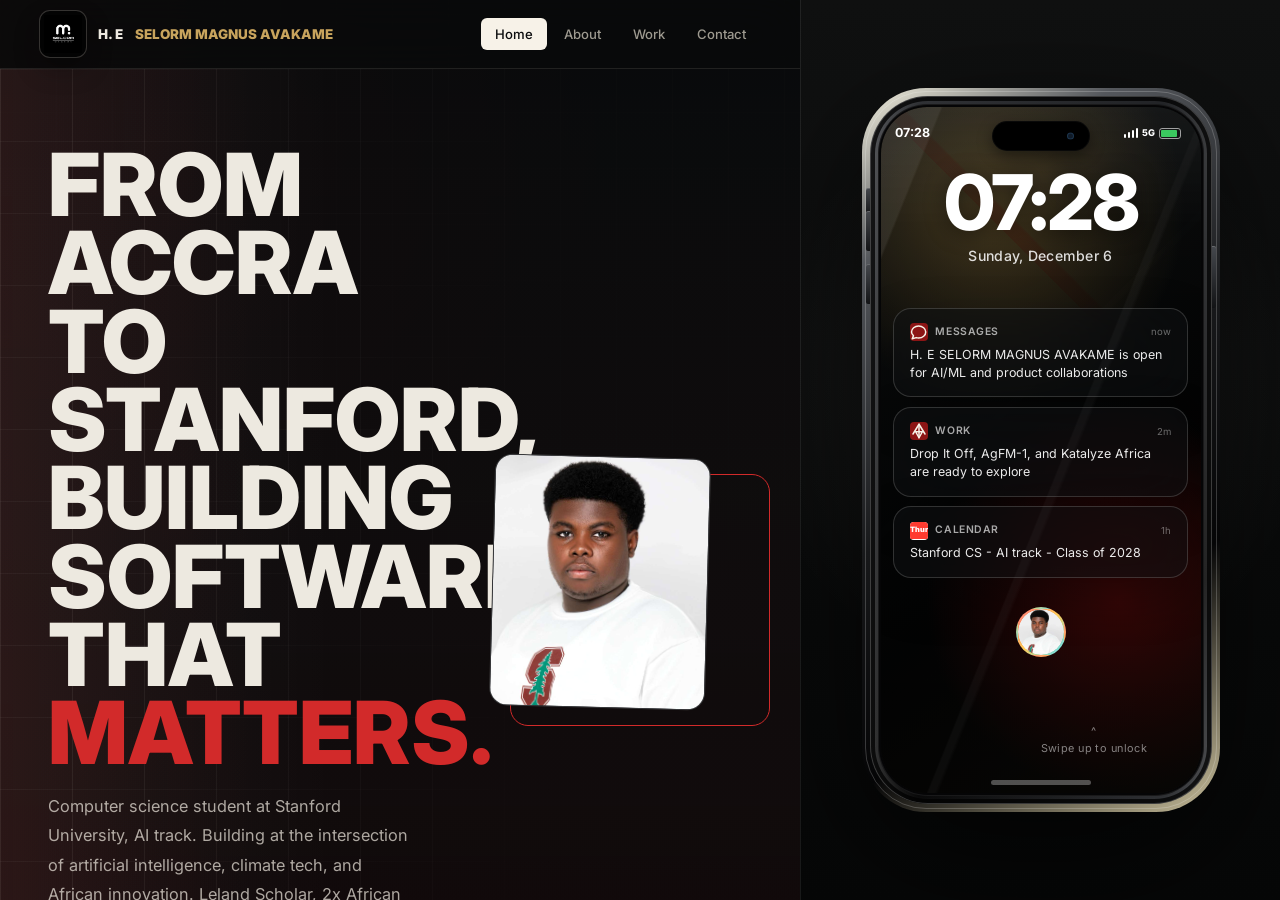
==== index.html @ 9b8eb547 "m" ====
<!doctype html>
<html lang="en">
  <head>
    <meta charset="UTF-8" />
    <meta
      name="viewport"
      content="width=device-width, initial-scale=1.0, user-scalable=yes"
    />
    <title>H. E SELORM MAGNUS AVAKAME | Stanford CS · AI & Climate</title>
    <link rel="preconnect" href="https://fonts.googleapis.com" />
    <link
      href="https://fonts.googleapis.com/css2?family=Lora:ital,wght@0,400;0,500;0,600;1,400;1,500&family=Inter:wght@300;400;500;600;700;800&family=JetBrains+Mono:wght@400;500&display=swap"
      rel="stylesheet"
    />
    <style>
      *,
      *::before,
      *::after {
        box-sizing: border-box;
        margin: 0;
        padding: 0;
      }
      :root {
        --bg: #0b0a0f;
        --bg2: #111018;
        --bg3: #18162080;
        --surface: rgba(255, 255, 255, 0.03);
        --surface2: rgba(255, 255, 255, 0.065);
        --border: rgba(255, 255, 255, 0.07);
        --border2: rgba(255, 255, 255, 0.13);
        --text: #ede9e0;
        --text2: #9e9a90;
        --text3: #5a5750;
        --accent: #8c1515;
        --accent2: #b83a4b;
        --indigo: #8c1515;
        --teal: #4d4f53;
        --r: 0.75rem;
      }
      html {
        scroll-behavior: smooth;
        scrollbar-width: thin;
        scrollbar-color: var(--text3) var(--bg2);
      }
      body {
        background: var(--bg);
        color: var(--text);
        font-family: "Inter", sans-serif;
        overflow-x: hidden;
        line-height: 1.6;
        font-size: 16px;
      }
      body.light {
        --bg: #f7f4ef;
        --bg2: #ede9e0;
        --bg3: #e5e0d5;
        --surface: rgba(0, 0, 0, 0.03);
        --surface2: rgba(0, 0, 0, 0.055);
        --border: rgba(0, 0, 0, 0.07);
        --border2: rgba(0, 0, 0, 0.13);
        --text: #18160f;
        --text2: #5a5750;
        --text3: #a09890;
      }
      .layout {
        display: grid;
        grid-template-columns: 1fr 480px;
        min-height: 100vh;
      }
      .portfolio-side {
        overflow-y: auto;
        height: 100vh;
      }
      .iphone-side {
        position: sticky;
        top: 0;
        height: 100vh;
        display: flex;
        align-items: center;
        justify-content: center;
        background: radial-gradient(
          ellipse 70% 80% at 60% 40%,
          #1a1535 0%,
          var(--bg) 70%
        );
        border-left: 1px solid var(--border);
        overflow: hidden;
        user-select: none;
        isolation: isolate;
      }
      nav {
        position: sticky;
        top: 0;
        z-index: 100;
        backdrop-filter: blur(24px);
        background: rgba(11, 10, 15, 0.75);
        border-bottom: 1px solid var(--border);
        padding: 0 2.5rem;
      }
      body.light nav {
        background: rgba(247, 244, 239, 0.85);
      }
      .nav-inner {
        display: flex;
        align-items: center;
        justify-content: space-between;
        min-height: 60px;
        flex-wrap: wrap;
        gap: 0.4rem;
        padding: 0.4rem 0;
      }
      .nav-logo {
        font-family: "Lora", serif;
        font-size: 1.15rem;
        font-weight: 500;
        letter-spacing: 0.01em;
        color: var(--text);
      }
      .nav-logo em {
        color: var(--accent);
        font-style: italic;
      }
      .nav-links {
        display: flex;
        gap: 0.25rem;
        align-items: center;
      }
      .nav-links a {
        color: var(--text2);
        text-decoration: none;
        font-size: 0.82rem;
        font-weight: 500;
        padding: 0.35rem 0.85rem;
        border-radius: 100px;
        transition: all 0.2s;
        cursor: pointer;
        letter-spacing: 0.01em;
      }
      .nav-links a:hover,
      .nav-links a.active {
        color: var(--text);
        background: var(--surface2);
      }
      .nav-right {
        display: flex;
        gap: 0.6rem;
        align-items: center;
      }
      .theme-btn {
        background: var(--surface);
        border: 1px solid var(--border2);
        color: var(--text2);
        border-radius: 100px;
        padding: 0.35rem 0.9rem;
        cursor: pointer;
        font-size: 0.78rem;
        transition: all 0.2s;
      }
      .theme-btn:hover {
        color: var(--text);
      }
      .scroll-progress {
        position: fixed;
        top: 0;
        left: 0;
        height: 2px;
        background: var(--accent);
        z-index: 999;
        transition: width 0.1s;
        pointer-events: none;
      }
      .hero {
        padding: 5rem 2.75rem 4rem;
        position: relative;
        overflow: hidden;
        border-bottom: 1px solid var(--border);
      }
      .hero-inner {
        display: grid;
        grid-template-columns: 1fr auto;
        gap: 2.5rem;
        align-items: center;
      }
      .hero-kicker {
        display: inline-flex;
        align-items: center;
        gap: 0.6rem;
        font-family: "JetBrains Mono", monospace;
        font-size: 0.7rem;
        color: var(--accent);
        letter-spacing: 0.14em;
        text-transform: uppercase;
        margin-bottom: 2rem;
      }
      .hero-kicker::before {
        content: "";
        width: 2rem;
        height: 1px;
        background: var(--accent);
      }
      .hero h1 {
        font-family: "Lora", serif;
        font-size: clamp(2.2rem, 4vw, 3.4rem);
        font-weight: 500;
        line-height: 1.12;
        letter-spacing: -0.02em;
        margin-bottom: 1.25rem;
        color: var(--text);
      }
      .hero h1 em {
        font-style: italic;
        color: var(--accent);
      }
      .hero-body {
        color: var(--text2);
        font-size: 0.95rem;
        max-width: 400px;
        line-height: 1.8;
        margin-bottom: 2rem;
        font-weight: 400;
      }
      .hero-cta {
        display: flex;
        gap: 0.9rem;
        flex-wrap: wrap;
        align-items: center;
      }
      .hero-image-col {
        flex-shrink: 0;
      }
      .profile-image {
        width: 200px;
        height: 200px;
        border-radius: 50%;
        object-fit: cover;
        border: 3px solid var(--accent);
        display: block;
      }
      .btn-primary {
        background: var(--accent);
        color: #0b0a0f;
        border: none;
        padding: 0.7rem 1.6rem;
        border-radius: 100px;
        font-size: 0.85rem;
        font-weight: 600;
        cursor: pointer;
        transition: all 0.22s;
        letter-spacing: 0.02em;
        text-decoration: none;
        display: inline-block;
      }
      .btn-primary:hover {
        background: var(--accent2);
        transform: translateY(-1px);
        box-shadow: 0 8px 24px rgba(201, 169, 110, 0.25);
      }
      .btn-ghost {
        background: transparent;
        color: var(--text2);
        border: 1px solid var(--border2);
        padding: 0.7rem 1.6rem;
        border-radius: 100px;
        font-size: 0.85rem;
        font-weight: 500;
        cursor: pointer;
        transition: all 0.22s;
        text-decoration: none;
        display: inline-block;
      }
      .btn-ghost:hover {
        color: var(--text);
        border-color: var(--text3);
      }
      .avail-pill {
        display: inline-flex;
        align-items: center;
        gap: 0.5rem;
        background: rgba(44, 196, 168, 0.1);
        border: 1px solid rgba(44, 196, 168, 0.2);
        border-radius: 100px;
        padding: 0.3rem 0.9rem;
        font-size: 0.76rem;
        color: var(--teal);
        font-weight: 500;
      }
      .avail-dot {
        width: 7px;
        height: 7px;
        border-radius: 50%;
        background: var(--teal);
        animation: pulse 2s ease-in-out infinite;
      }
      @keyframes pulse {
        0%,
        100% {
          opacity: 1;
        }
        50% {
          opacity: 0.4;
        }
      }
      section {
        padding: 4.5rem 2.75rem;
        border-bottom: 1px solid var(--border);
      }
      .section-label {
        font-family: "JetBrains Mono", monospace;
        font-size: 0.68rem;
        color: var(--accent);
        letter-spacing: 0.14em;
        text-transform: uppercase;
        margin-bottom: 0.9rem;
      }
      .section-title {
        font-family: "Lora", serif;
        font-size: clamp(1.6rem, 2.5vw, 2.1rem);
        font-weight: 500;
        letter-spacing: -0.02em;
        margin-bottom: 2.25rem;
        color: var(--text);
        line-height: 1.25;
      }
      .section-title em {
        font-style: italic;
        color: var(--accent);
      }
      .about-layout {
        display: grid;
        grid-template-columns: 1fr auto;
        gap: 3rem;
        align-items: start;
      }
      .about-copy p {
        color: var(--text2);
        margin-bottom: 1.1rem;
        line-height: 1.85;
        font-size: 0.95rem;
      }
      .about-copy p strong {
        color: var(--text);
        font-weight: 500;
      }
      .about-aside {
        display: flex;
        flex-direction: column;
        gap: 1rem;
        min-width: 180px;
      }
      .aside-fact {
        background: var(--surface);
        border: 1px solid var(--border);
        border-radius: 12px;
        padding: 1rem 1.1rem;
      }
      .aside-num {
        font-family: "Lora", serif;
        font-size: 2rem;
        font-weight: 500;
        color: var(--text);
        line-height: 1;
      }
      .aside-num em {
        font-size: 1.2rem;
        font-style: normal;
        color: var(--accent);
      }
      .aside-label {
        font-size: 0.72rem;
        color: var(--text3);
        margin-top: 0.2rem;
      }
      .projects-list {
        display: grid;
        gap: 1rem;
      }
      .project-card {
        background: var(--surface);
        border: 1px solid var(--border);
        border-radius: 16px;
        padding: 1.6rem;
        cursor: pointer;
        transition: all 0.22s;
        display: grid;
        grid-template-columns: 1fr auto;
        gap: 0.75rem;
      }
      .project-card:hover {
        border-color: var(--border2);
        transform: translateY(-2px);
        background: var(--surface2);
      }
      .project-type {
        font-family: "JetBrains Mono", monospace;
        font-size: 0.67rem;
        color: var(--accent);
        background: rgba(201, 169, 110, 0.1);
        border: 1px solid rgba(201, 169, 110, 0.18);
        border-radius: 100px;
        padding: 0.22rem 0.65rem;
        white-space: nowrap;
        align-self: start;
      }
      .project-name {
        font-family: "Lora", serif;
        font-size: 1.05rem;
        font-weight: 500;
        color: var(--text);
        margin-bottom: 0.45rem;
      }
      .project-desc {
        font-size: 0.84rem;
        color: var(--text2);
        line-height: 1.7;
        margin-bottom: 0.85rem;
      }
      .project-tags {
        display: flex;
        flex-wrap: wrap;
        gap: 0.4rem;
      }
      .tag {
        font-size: 0.7rem;
        color: var(--text3);
        background: var(--bg3);
        border: 1px solid var(--border);
        border-radius: 4px;
        padding: 0.18rem 0.55rem;
      }
      footer {
        border-top: 1px solid var(--border);
        padding: 1.75rem 2.75rem;
        display: flex;
        justify-content: space-between;
        align-items: center;
      }
      footer p {
        font-size: 0.76rem;
        color: var(--text3);
      }
      .social-row {
        display: flex;
        gap: 0.4rem;
      }
      .soc {
        width: 32px;
        height: 32px;
        border-radius: 7px;
        background: var(--surface);
        border: 1px solid var(--border);
        display: flex;
        align-items: center;
        justify-content: center;
        color: var(--text2);
        text-decoration: none;
        font-size: 0.72rem;
        font-weight: 600;
        transition: all 0.18s;
      }
      .soc:hover {
        border-color: var(--accent);
        color: var(--accent);
      }

      /* ===================== IPHONE SHELL ===================== */
      .iphone-aura {
        position: absolute;
        inset: -30px;
        border-radius: 80px;
        background: radial-gradient(
          ellipse at center,
          rgba(140, 21, 21, 0.18) 0%,
          transparent 65%
        );
        animation: aura 5s ease-in-out infinite alternate;
        pointer-events: none;
      }
      @keyframes aura {
        to {
          opacity: 0.5;
          transform: scale(1.04);
        }
      }
      .iphone-wrap {
        position: relative;
        width: 320px;
        height: 680px;
        filter: drop-shadow(0 40px 70px rgba(0, 0, 0, 0.75));
        z-index: 1;
      }
      .iphone-frame {
        position: absolute;
        inset: 0;
        border-radius: 52px;
        background: linear-gradient(
          145deg,
          #3f3f41 0%,
          #2c2c2e 35%,
          #1c1c1e 70%,
          #2a2a2c 100%
        );
        box-shadow:
          inset 0 0 0 1px rgba(255, 255, 255, 0.14),
          inset 0 1px 0 rgba(255, 255, 255, 0.22),
          0 0 0 0.5px #000;
      }
      .iphone-screen {
        position: absolute;
        top: 7px;
        left: 7px;
        right: 7px;
        bottom: 7px;
        border-radius: 45px;
        overflow: hidden;
        background: #000;
        isolation: isolate;
        overscroll-behavior: contain;
        touch-action: pan-y;
      }
      .iphone-screen-inner {
        position: absolute;
        inset: 0;
        overscroll-behavior: contain;
      }
      .phone-btn-l {
        position: absolute;
        left: -4px;
        background: #2c2c2e;
        width: 4px;
        border-radius: 2px 0 0 2px;
      }
      .phone-btn-r {
        position: absolute;
        right: -4px;
        background: #2c2c2e;
        width: 4px;
        border-radius: 0 2px 2px 0;
      }
      .vol-up {
        top: 115px;
        height: 40px;
      }
      .vol-dn {
        top: 168px;
        height: 40px;
      }
      .mute {
        top: 92px;
        height: 28px;
      }
      .power {
        top: 150px;
        height: 62px;
      }
      .camera-bump {
        position: absolute;
        top: 13px;
        right: 13px;
        width: 60px;
        height: 60px;
        background: linear-gradient(145deg, #3a3a3c, #2c2c2e);
        border-radius: 16px;
        border: 1px solid rgba(255, 255, 255, 0.08);
        display: flex;
        align-items: center;
        justify-content: center;
      }
      .cam-lenses {
        display: grid;
        grid-template-columns: 1fr 1fr;
        gap: 3px;
        padding: 4px;
      }
      .cam-lens {
        width: 13px;
        height: 13px;
        border-radius: 50%;
        background: #1a1a1c;
        border: 1px solid rgba(255, 255, 255, 0.1);
        box-shadow: inset 0 0 5px rgba(91, 95, 214, 0.2);
      }
      .cam-lens.small {
        width: 9px;
        height: 9px;
        background: #111;
        margin-top: 4px;
      }
      .cam-flash {
        position: absolute;
        bottom: 10px;
        right: 10px;
        width: 6px;
        height: 6px;
        border-radius: 50%;
        background: #c9a96e;
        box-shadow: 0 0 5px rgba(201, 169, 110, 0.5);
      }

      /* ===================== DYNAMIC ISLAND ===================== */
      .dynamic-island {
        position: absolute;
        top: 12px;
        left: 50%;
        transform: translateX(-50%);
        width: 90px;
        height: 28px;
        background: #000;
        border-radius: 20px;
        z-index: 50;
        transition: all 0.45s cubic-bezier(0.34, 1.56, 0.64, 1);
        cursor: pointer;
      }
      .dynamic-island.expanded {
        width: 230px;
        height: 76px;
        top: 8px;
      }
      .di-content {
        display: none;
        align-items: center;
        justify-content: space-between;
        padding: 0.5rem 0.9rem;
        height: 100%;
      }
      .dynamic-island.expanded .di-content {
        display: flex;
      }
      .di-music {
        font-size: 0.6rem;
        color: rgba(255, 255, 255, 0.7);
      }
      .di-music strong {
        display: block;
        color: #fff;
        font-size: 0.65rem;
        margin-bottom: 0.1rem;
      }
      .di-bars {
        display: flex;
        gap: 2px;
        align-items: flex-end;
        height: 16px;
      }
      .di-bar {
        width: 3px;
        background: #8c1515;
        border-radius: 2px;
        animation: dibar 1s ease-in-out infinite alternate;
      }
      .di-bar:nth-child(1) {
        height: 40%;
      }
      .di-bar:nth-child(2) {
        animation-delay: 0.2s;
        height: 60%;
      }
      .di-bar:nth-child(3) {
        animation-delay: 0.4s;
        height: 100%;
      }
      @keyframes dibar {
        to {
          transform: scaleY(1.8);
        }
      }
      .di-cover {
        width: 38px;
        height: 38px;
        border-radius: 9px;
        flex-shrink: 0;
        overflow: hidden;
      }
      .di-cover img {
        width: 100%;
        height: 100%;
        object-fit: cover;
      }

      /* ===================== STATUS BAR ===================== */
      .status-bar {
        position: absolute;
        top: 0;
        left: 0;
        right: 0;
        height: 50px;
        z-index: 40;
        display: flex;
        align-items: center;
        justify-content: space-between;
        padding: 0 1.2rem 0 0.9rem;
        pointer-events: none;
      }
      .status-time {
        font-size: 0.78rem;
        font-weight: 700;
        color: #fff;
        margin-top: 2px;
        font-family: "Inter", sans-serif;
      }
      .status-right {
        display: flex;
        align-items: center;
        gap: 4px;
        margin-top: 2px;
      }
      .signal-bars {
        display: flex;
        gap: 1.5px;
        align-items: flex-end;
        height: 10px;
      }
      .signal-bar {
        width: 2.5px;
        background: #fff;
        border-radius: 1px;
      }
      .signal-bar:nth-child(1) {
        height: 40%;
      }
      .signal-bar:nth-child(2) {
        height: 65%;
      }
      .signal-bar:nth-child(3) {
        height: 85%;
      }
      .signal-bar:nth-child(4) {
        height: 100%;
      }
      .battery-body {
        width: 22px;
        height: 11px;
        border: 1.5px solid rgba(255, 255, 255, 0.6);
        border-radius: 3px;
        position: relative;
        overflow: hidden;
      }
      .battery-fill {
        position: absolute;
        top: 1px;
        left: 1px;
        bottom: 1px;
        width: 78%;
        background: #34c759;
        border-radius: 1px;
      }
      .wifi-icon {
        display: flex;
        flex-direction: column;
        align-items: center;
        gap: 1px;
      }
      .wifi-arc {
        border: 2px solid rgba(255, 255, 255, 0);
        border-top-color: #fff;
        border-radius: 50%;
      }
      .wa1 {
        width: 6px;
        height: 6px;
      }
      .wa2 {
        width: 10px;
        height: 10px;
      }
      .wa3 {
        width: 14px;
        height: 14px;
      }
      .wifi-dot {
        width: 3px;
        height: 3px;
        background: #fff;
        border-radius: 50%;
      }

      /* ===================== HOME INDICATOR ===================== */
      .scroll-pill {
        position: absolute;
        bottom: 8px;
        left: 50%;
        transform: translateX(-50%);
        width: 100px;
        height: 5px;
        background: rgba(255, 255, 255, 0.3);
        border-radius: 3px;
        z-index: 50;
        cursor: pointer;
        transition: background 0.2s;
      }
      .scroll-pill:hover {
        background: rgba(255, 255, 255, 0.5);
      }

      /* ===================== TOAST ===================== */
      .phone-toast {
        position: absolute;
        top: 58px;
        left: 10px;
        right: 10px;
        background: rgba(30, 30, 32, 0.96);
        backdrop-filter: blur(22px);
        border: 1px solid rgba(255, 255, 255, 0.12);
        border-radius: 16px;
        padding: 0.75rem 1rem;
        z-index: 90;
        display: none;
        gap: 0.6rem;
        align-items: center;
      }
      .phone-toast.show {
        display: flex;
        animation: toastin 0.35s cubic-bezier(0.34, 1.4, 0.64, 1);
      }
      @keyframes toastin {
        from {
          transform: translateY(-14px);
          opacity: 0;
        }
        to {
          transform: translateY(0);
          opacity: 1;
        }
      }
      .toast-app-icon {
        width: 34px;
        height: 34px;
        border-radius: 8px;
        flex-shrink: 0;
        overflow: hidden;
        display: flex;
        align-items: center;
        justify-content: center;
        font-size: 1.1rem;
      }
      .toast-body {
        flex: 1;
        min-width: 0;
      }
      .toast-app-name {
        font-size: 0.62rem;
        color: rgba(255, 255, 255, 0.5);
        font-weight: 600;
        text-transform: uppercase;
        letter-spacing: 0.06em;
      }
      .toast-title {
        font-size: 0.78rem;
        font-weight: 600;
        color: #fff;
        white-space: nowrap;
        overflow: hidden;
        text-overflow: ellipsis;
      }
      .toast-text {
        font-size: 0.72rem;
        color: rgba(255, 255, 255, 0.7);
        white-space: nowrap;
        overflow: hidden;
        text-overflow: ellipsis;
      }
      .toast-time {
        font-size: 0.6rem;
        color: rgba(255, 255, 255, 0.35);
        flex-shrink: 0;
      }

      /* ===================== LOCK SCREEN ===================== */
      #lock-screen {
        display: flex;
        flex-direction: column;
        align-items: center;
        justify-content: flex-start;
        padding-top: 58px;
        cursor: pointer;
        overflow: hidden;
        background: #000;
      }
      .lock-wallpaper {
        position: absolute;
        inset: 0;
        background-image: none;
        background-size: cover;
        background-position: center top;
        filter: brightness(0.55) saturate(1.1);
      }
      .lock-wallpaper-blur {
        position: absolute;
        inset: 0;
        background: linear-gradient(
          to bottom,
          rgba(0, 0, 0, 0.25) 0%,
          rgba(0, 0, 0, 0.1) 40%,
          rgba(0, 0, 0, 0.6) 100%
        );
      }
      .lock-time {
        font-size: 4.8rem;
        font-weight: 200;
        color: #fff;
        letter-spacing: -0.04em;
        line-height: 1;
        margin-bottom: 0.2rem;
        position: relative;
        z-index: 1;
        font-family: "Lora", serif;
        text-shadow: 0 2px 20px rgba(0, 0, 0, 0.5);
      }
      .lock-date {
        font-size: 0.88rem;
        color: rgba(255, 255, 255, 0.85);
        position: relative;
        z-index: 1;
        margin-bottom: 2.5rem;
        font-weight: 500;
        letter-spacing: 0.02em;
      }
      .lock-notif {
        background: rgba(255, 255, 255, 0.13);
        backdrop-filter: blur(28px);
        border: 1px solid rgba(255, 255, 255, 0.18);
        border-radius: 18px;
        padding: 0.9rem 1rem;
        margin: 0 0.8rem 0.6rem;
        width: calc(100% - 1.6rem);
        position: relative;
        z-index: 1;
        transition: transform 0.15s;
      }
      .lock-notif:hover {
        transform: scale(1.01);
      }
      .notif-header {
        display: flex;
        align-items: center;
        gap: 0.45rem;
        margin-bottom: 0.3rem;
      }
      .notif-app-icon {
        width: 18px;
        height: 18px;
        border-radius: 4px;
        background: #8c1515;
        display: flex;
        align-items: center;
        justify-content: center;
        font-size: 0.6rem;
        flex-shrink: 0;
      }
      .notif-app {
        font-size: 0.65rem;
        color: rgba(255, 255, 255, 0.65);
        font-weight: 600;
        text-transform: uppercase;
        letter-spacing: 0.05em;
      }
      .notif-time {
        font-size: 0.6rem;
        color: rgba(255, 255, 255, 0.4);
        margin-left: auto;
      }
      .notif-text {
        font-size: 0.78rem;
        color: rgba(255, 255, 255, 0.92);
        line-height: 1.45;
      }
      .faceid-ring {
        width: 50px;
        height: 50px;
        border-radius: 50%;
        border: 2px solid rgba(255, 255, 255, 0.35);
        display: flex;
        align-items: center;
        justify-content: center;
        margin: 1.2rem auto 0.5rem;
        animation: faceid 3s ease-in-out infinite;
        position: relative;
        z-index: 1;
        overflow: hidden;
      }
      .faceid-ring img {
        width: 100%;
        height: 100%;
        object-fit: cover;
        border-radius: 50%;
      }
      @keyframes faceid {
        0%,
        100% {
          border-color: rgba(255, 255, 255, 0.25);
          box-shadow: none;
        }
        50% {
          border-color: rgba(140, 21, 21, 0.9);
          box-shadow: 0 0 20px rgba(140, 21, 21, 0.4);
        }
      }
      .swipe-hint {
        position: absolute;
        bottom: 2.2rem;
        left: 50%;
        transform: translateX(-50%);
        text-align: center;
        color: rgba(255, 255, 255, 0.5);
        font-size: 0.68rem;
        z-index: 1;
        pointer-events: none;
        letter-spacing: 0.04em;
      }
      .swipe-arrow {
        display: block;
        animation: swipeup 2s ease-in-out infinite;
      }
      @keyframes swipeup {
        0%,
        100% {
          transform: translateY(0);
          opacity: 0.5;
        }
        50% {
          transform: translateY(-8px);
          opacity: 1;
        }
      }

      /* ===================== HOME SCREEN ===================== */
      #home-screen {
        display: none;
        flex-direction: column;
        overflow: hidden;
        background: #000;
      }
      .home-wallpaper {
        position: absolute;
        inset: 0;
        background-image: none;
        background-size: cover;
        background-position: center top;
        filter: brightness(0.45) saturate(1.15) blur(0px);
        transition: filter 0.3s;
      }
      .home-wallpaper-overlay {
        position: absolute;
        inset: 0;
        background: linear-gradient(
          to bottom,
          rgba(0, 0, 0, 0.3) 0%,
          rgba(0, 0, 0, 0.1) 50%,
          rgba(0, 0, 0, 0.55) 100%
        );
      }
      .home-grid {
        padding: 58px 16px 10px;
        display: grid;
        grid-template-columns: repeat(4, 1fr);
        gap: 14px;
        flex: 1;
        position: relative;
        z-index: 5;
        align-content: start;
      }
      .app-icon {
        display: flex;
        flex-direction: column;
        align-items: center;
        gap: 5px;
        cursor: pointer;
        transition: transform 0.15s;
        -webkit-tap-highlight-color: transparent;
        user-select: none;
      }
      .app-icon:active {
        transform: scale(0.84);
      }
      .app-icon-img {
        width: 52px;
        height: 52px;
        border-radius: 13px;
        display: flex;
        align-items: center;
        justify-content: center;
        box-shadow: 0 4px 16px rgba(0, 0, 0, 0.5);
        position: relative;
        overflow: hidden;
        font-size: 1.4rem;
      }
      .app-icon-img::after {
        content: "";
        position: absolute;
        inset: 0;
        background: linear-gradient(
          135deg,
          rgba(255, 255, 255, 0.2) 0%,
          transparent 60%
        );
        border-radius: 13px;
        pointer-events: none;
      }
      .app-label {
        font-size: 0.6rem;
        color: rgba(255, 255, 255, 0.9);
        font-weight: 500;
        text-align: center;
        text-shadow: 0 1px 4px rgba(0, 0, 0, 0.7);
      }
      .app-badge {
        position: absolute;
        top: -4px;
        right: -4px;
        background: #ff3b30;
        color: #fff;
        font-size: 0.42rem;
        font-weight: 700;
        padding: 1px 4px;
        border-radius: 10px;
        border: 1.5px solid #000;
        min-width: 14px;
        text-align: center;
        z-index: 10;
      }
      .widget-row {
        padding: 0 16px 14px;
        display: flex;
        gap: 10px;
        position: relative;
        z-index: 5;
      }
      .widget {
        background: rgba(255, 255, 255, 0.12);
        backdrop-filter: blur(20px);
        border: 1px solid rgba(255, 255, 255, 0.1);
        border-radius: 16px;
        flex: 1;
        padding: 0.65rem;
        overflow: hidden;
      }
      .widget-title {
        font-size: 0.52rem;
        color: rgba(255, 255, 255, 0.55);
        text-transform: uppercase;
        letter-spacing: 0.09em;
        margin-bottom: 0.22rem;
      }
      .widget-val {
        font-size: 1.25rem;
        font-weight: 700;
        color: #fff;
        line-height: 1;
      }
      .widget-sub {
        font-size: 0.5rem;
        color: rgba(255, 255, 255, 0.45);
        margin-top: 0.15rem;
      }
      .dock {
        position: absolute;
        bottom: 20px;
        left: 16px;
        right: 16px;
        background: rgba(255, 255, 255, 0.14);
        backdrop-filter: blur(28px);
        border: 1px solid rgba(255, 255, 255, 0.15);
        border-radius: 22px;
        padding: 12px;
        display: grid;
        grid-template-columns: repeat(4, 1fr);
        gap: 10px;
        z-index: 10;
      }

      /* ===================== APP SCREEN ===================== */
      #app-screen {
        position: absolute;
        inset: 0;
        display: none;
        flex-direction: column;
        z-index: 20;
        border-radius: 45px;
        overflow: hidden;
        opacity: 0;
        transform: scale(0.92);
        transition:
          opacity 0.25s,
          transform 0.25s cubic-bezier(0.34, 1.2, 0.64, 1);
      }
      #app-screen.visible {
        display: flex;
        opacity: 1;
        transform: scale(1);
      }
      .app-nav-bar {
        height: 52px;
        display: flex;
        align-items: flex-end;
        justify-content: space-between;
        padding: 0 1rem 0.6rem;
        flex-shrink: 0;
        position: relative;
        z-index: 2;
      }
      .app-back-btn {
        display: flex;
        align-items: center;
        gap: 4px;
        color: #fff;
        font-size: 0.8rem;
        font-weight: 500;
        cursor: pointer;
        background: none;
        border: none;
        padding: 4px 0;
      }
      .app-back-btn svg {
        width: 16px;
        height: 16px;
      }
      .app-header-title {
        font-size: 1rem;
        font-weight: 700;
        color: #fff;
      }
      .app-body {
        flex: 1;
        overflow-y: scroll;
        -webkit-overflow-scrolling: touch;
        padding: 0;
        background: #f2f2f7;
        overscroll-behavior: contain;
      }
      .app-body::-webkit-scrollbar {
        width: 0;
      }

      /* ===================== iOS APP CONTENT STYLES ===================== */
      .ios-large-title {
        font-size: 1.6rem;
        font-weight: 700;
        color: #000;
        padding: 0.5rem 1rem 0.6rem;
        background: #f2f2f7;
        position: sticky;
        top: 0;
        z-index: 5;
      }
      .ios-section {
        background: #fff;
        border-radius: 13px;
        margin: 0 0.75rem 0.75rem;
        overflow: hidden;
      }
      .ios-section-header {
        font-size: 0.65rem;
        font-weight: 600;
        color: #6c6c70;
        text-transform: uppercase;
        letter-spacing: 0.07em;
        padding: 0.5rem 1rem 0.2rem;
      }
      .ios-row {
        display: flex;
        align-items: center;
        gap: 0.75rem;
        padding: 0.65rem 1rem;
        border-bottom: 0.5px solid rgba(0, 0, 0, 0.08);
        min-height: 46px;
      }
      .ios-row:last-child {
        border-bottom: none;
      }
      .ios-row-icon {
        width: 30px;
        height: 30px;
        border-radius: 7px;
        display: flex;
        align-items: center;
        justify-content: center;
        font-size: 0.95rem;
        flex-shrink: 0;
      }
      .ios-row-icon svg {
        width: 17px;
        height: 17px;
        fill: none;
        stroke: #fff;
        stroke-width: 2;
        stroke-linecap: round;
        stroke-linejoin: round;
      }
      .ios-row-text {
        flex: 1;
        min-width: 0;
      }
      .ios-row-title {
        font-size: 0.82rem;
        color: #000;
        font-weight: 400;
      }
      .ios-row-sub {
        font-size: 0.7rem;
        color: #8e8e93;
        margin-top: 1px;
        line-height: 1.3;
      }
      .ios-row-value {
        font-size: 0.8rem;
        color: #8e8e93;
        flex-shrink: 0;
      }
      .ios-row-arrow {
        color: #c7c7cc;
        font-size: 0.7rem;
        flex-shrink: 0;
        margin-left: 4px;
      }
      .ios-hero-card {
        margin: 0 0.75rem 0.75rem;
        border-radius: 16px;
        padding: 1.2rem;
        color: #fff;
        position: relative;
        overflow: hidden;
      }
      .ios-hero-card::after {
        content: "";
        position: absolute;
        inset: 0;
        background: linear-gradient(
          135deg,
          rgba(255, 255, 255, 0.15) 0%,
          transparent 60%
        );
        border-radius: 16px;
        pointer-events: none;
      }
      .ios-hero-name {
        font-size: 1.15rem;
        font-weight: 700;
        margin-bottom: 0.18rem;
      }
      .ios-hero-sub {
        font-size: 0.76rem;
        opacity: 0.82;
      }
      .ios-chip {
        display: inline-block;
        background: rgba(255, 255, 255, 0.22);
        border-radius: 20px;
        padding: 0.22rem 0.65rem;
        font-size: 0.62rem;
        margin: 0.3rem 0.25rem 0 0;
        color: #fff;
      }
      .ios-proj-card {
        background: #fff;
        border-radius: 13px;
        overflow: hidden;
        margin: 0 0.75rem 0.75rem;
      }
      .ios-proj-thumb {
        height: 80px;
        display: flex;
        align-items: center;
        justify-content: center;
        position: relative;
        overflow: hidden;
      }
      .ios-proj-thumb-img {
        position: absolute;
        inset: 0;
        background-size: cover;
        background-position: center;
        filter: brightness(0.6);
      }
      .ios-proj-thumb svg {
        width: 36px;
        height: 36px;
        fill: none;
        stroke: #fff;
        stroke-width: 1.6;
        stroke-linecap: round;
        stroke-linejoin: round;
        position: relative;
        z-index: 1;
      }
      .ios-proj-info {
        padding: 0.8rem;
      }
      .ios-proj-name {
        font-size: 0.86rem;
        font-weight: 600;
        color: #000;
        margin-bottom: 0.22rem;
      }
      .ios-proj-desc {
        font-size: 0.72rem;
        color: #636366;
        line-height: 1.5;
        margin-bottom: 0.45rem;
      }
      .ios-proj-tags {
        display: flex;
        flex-wrap: wrap;
        gap: 0.28rem;
      }
      .ios-proj-tag {
        font-size: 0.6rem;
        background: #f2f2f7;
        border-radius: 4px;
        padding: 0.14rem 0.4rem;
        color: #636366;
      }
      .ios-skill-bar {
        padding: 0.65rem 1rem;
        border-bottom: 0.5px solid rgba(0, 0, 0, 0.08);
      }
      .ios-skill-bar:last-child {
        border-bottom: none;
      }
      .ios-skill-label {
        display: flex;
        justify-content: space-between;
        font-size: 0.76rem;
        color: #000;
        margin-bottom: 0.32rem;
      }
      .ios-skill-pct {
        color: #8e8e93;
        font-size: 0.72rem;
      }
      .ios-bar {
        height: 5px;
        background: #f2f2f7;
        border-radius: 3px;
        overflow: hidden;
      }
      .ios-bar-fill {
        height: 100%;
        border-radius: 3px;
        background: #8c1515;
        width: 0;
        transition: width 1.2s cubic-bezier(0.22, 1, 0.36, 1);
      }
      .ios-toggle {
        width: 38px;
        height: 22px;
        background: #e5e5ea;
        border-radius: 20px;
        position: relative;
        cursor: pointer;
        transition: background 0.25s;
        flex-shrink: 0;
      }
      .ios-toggle.on {
        background: #34c759;
      }
      .ios-toggle::after {
        content: "";
        position: absolute;
        top: 2px;
        left: 2px;
        width: 18px;
        height: 18px;
        border-radius: 50%;
        background: #fff;
        transition: transform 0.25s cubic-bezier(0.34, 1.56, 0.64, 1);
        box-shadow: 0 1px 4px rgba(0, 0, 0, 0.3);
      }
      .ios-toggle.on::after {
        transform: translateX(16px);
      }
      /* contact app */
      .contact-list-item {
        display: flex;
        align-items: center;
        gap: 0.75rem;
        padding: 0.65rem 1rem;
        border-bottom: 0.5px solid rgba(0, 0, 0, 0.08);
        cursor: pointer;
      }
      .contact-list-item:last-child {
        border-bottom: none;
      }
      .contact-avatar {
        width: 38px;
        height: 38px;
        border-radius: 50%;
        display: flex;
        align-items: center;
        justify-content: center;
        font-size: 0.95rem;
        font-weight: 700;
        color: #fff;
        flex-shrink: 0;
      }
      .contact-name {
        font-size: 0.83rem;
        font-weight: 500;
        color: #000;
      }
      .contact-role {
        font-size: 0.7rem;
        color: #8e8e93;
      }
      /* music player */
      .music-cover-big {
        width: 100%;
        aspect-ratio: 1;
        display: flex;
        align-items: center;
        justify-content: center;
        position: relative;
        overflow: hidden;
      }
      .music-cover-big img {
        width: 100%;
        height: 100%;
        object-fit: cover;
      }
      .music-cover-overlay {
        position: absolute;
        inset: 0;
        background: linear-gradient(
          to bottom,
          transparent 50%,
          rgba(0, 0, 0, 0.4) 100%
        );
      }
      .music-info-row {
        padding: 0.85rem 1.1rem 0.35rem;
        display: flex;
        align-items: center;
        justify-content: space-between;
      }
      .music-track-name {
        font-size: 1rem;
        font-weight: 700;
        color: #000;
      }
      .music-artist-name {
        font-size: 0.8rem;
        color: #636366;
        margin-top: 1px;
      }
      .music-love {
        font-size: 1.1rem;
        cursor: pointer;
      }
      .music-progress-wrap {
        padding: 0 1.1rem 0.4rem;
      }
      .music-progress {
        width: 100%;
        height: 4px;
        -webkit-appearance: none;
        appearance: none;
        border-radius: 4px;
        background: linear-gradient(
          to right,
          #8c1515 var(--val, 35%),
          #e5e5ea var(--val, 35%)
        );
        outline: none;
        cursor: pointer;
      }
      .music-progress::-webkit-slider-thumb {
        -webkit-appearance: none;
        width: 14px;
        height: 14px;
        border-radius: 50%;
        background: #000;
      }
      .music-times {
        display: flex;
        justify-content: space-between;
        font-size: 0.62rem;
        color: #8e8e93;
        margin-top: 4px;
      }
      .music-controls-row {
        display: flex;
        align-items: center;
        justify-content: space-between;
        padding: 0.5rem 1.4rem 0.8rem;
      }
      .mc-btn {
        background: none;
        border: none;
        cursor: pointer;
        padding: 6px;
        color: #000;
        transition: transform 0.1s;
      }
      .mc-btn:active {
        transform: scale(0.88);
      }
      .mc-btn svg {
        width: 24px;
        height: 24px;
        fill: none;
        stroke: currentColor;
        stroke-width: 2;
        stroke-linecap: round;
        stroke-linejoin: round;
      }
      .mc-play {
        width: 56px;
        height: 56px;
        border-radius: 50%;
        background: #000;
        display: flex;
        align-items: center;
        justify-content: center;
        cursor: pointer;
        transition: transform 0.15s;
      }
      .mc-play:active {
        transform: scale(0.9);
      }
      .mc-play svg {
        width: 24px;
        height: 24px;
        fill: #fff;
        stroke: none;
      }
      .music-track-row {
        display: flex;
        align-items: center;
        gap: 0.75rem;
        padding: 0.6rem 1rem;
        border-bottom: 0.5px solid rgba(0, 0, 0, 0.06);
        cursor: pointer;
      }
      .music-track-row:last-child {
        border-bottom: none;
      }
      .music-track-row.active {
        background: rgba(140, 21, 21, 0.06);
      }
      .track-num-label {
        width: 18px;
        text-align: center;
        font-size: 0.7rem;
        color: #8e8e93;
        flex-shrink: 0;
      }
      .track-title-col {
        flex: 1;
        min-width: 0;
      }
      .track-name-t {
        font-size: 0.8rem;
        font-weight: 500;
        color: #000;
        white-space: nowrap;
        overflow: hidden;
        text-overflow: ellipsis;
      }
      .track-artist-t {
        font-size: 0.68rem;
        color: #8e8e93;
      }
      .track-dur-t {
        font-size: 0.68rem;
        color: #8e8e93;
        flex-shrink: 0;
      }
      /* settings */
      .ios-settings-profile {
        display: flex;
        align-items: center;
        gap: 1rem;
        padding: 0.9rem 1rem;
        background: #fff;
        border-radius: 13px;
        margin: 0 0.75rem 0.75rem;
      }
      .ios-settings-avatar {
        width: 56px;
        height: 56px;
        border-radius: 50%;
        overflow: hidden;
        flex-shrink: 0;
      }
      .ios-settings-avatar img {
        width: 100%;
        height: 100%;
        object-fit: cover;
      }
      .ios-settings-name {
        font-size: 1rem;
        font-weight: 600;
        color: #000;
      }
      .ios-settings-sub {
        font-size: 0.74rem;
        color: #8e8e93;
      }

      /* ===================== CONTROL CENTER ===================== */
      #control-center {
        position: absolute;
        inset: 0;
        background: rgba(0, 0, 0, 0.55);
        backdrop-filter: blur(36px);
        z-index: 60;
        display: none;
        padding: 58px 12px 20px;
        flex-direction: column;
        gap: 10px;
      }
      #control-center.visible {
        display: flex;
        animation: ccin 0.3s ease;
      }
      @keyframes ccin {
        from {
          opacity: 0;
          transform: translateY(-20px);
        }
        to {
          opacity: 1;
          transform: translateY(0);
        }
      }
      .cc-row {
        display: grid;
        grid-template-columns: 1fr 1fr;
        gap: 10px;
      }
      .cc-tile {
        background: rgba(255, 255, 255, 0.16);
        border-radius: 15px;
        padding: 0.85rem;
        display: flex;
        align-items: center;
        gap: 0.55rem;
        cursor: pointer;
        transition: background 0.15s;
      }
      .cc-tile:active {
        background: rgba(255, 255, 255, 0.28);
      }
      .cc-tile.on {
        background: rgba(255, 255, 255, 0.9);
      }
      .cc-tile.on .cc-tile-label {
        color: #000;
      }
      .cc-tile.wide {
        grid-column: span 2;
        justify-content: space-between;
      }
      .cc-tile svg {
        width: 20px;
        height: 20px;
        fill: none;
        stroke: #fff;
        stroke-width: 2;
        stroke-linecap: round;
        stroke-linejoin: round;
        flex-shrink: 0;
      }
      .cc-tile.on svg {
        stroke: #000;
      }
      .cc-tile-label {
        font-size: 0.72rem;
        color: #fff;
        font-weight: 500;
      }
      .cc-slider-wrap {
        grid-column: span 2;
        background: rgba(255, 255, 255, 0.16);
        border-radius: 15px;
        padding: 0.85rem;
      }
      .cc-slider {
        width: 100%;
        height: 5px;
        -webkit-appearance: none;
        appearance: none;
        background: rgba(255, 255, 255, 0.3);
        border-radius: 5px;
        outline: none;
      }
      .cc-slider::-webkit-slider-thumb {
        -webkit-appearance: none;
        width: 18px;
        height: 18px;
        border-radius: 50%;
        background: #fff;
      }
      .cc-slider-label {
        font-size: 0.62rem;
        color: rgba(255, 255, 255, 0.6);
        margin-bottom: 6px;
        display: flex;
        align-items: center;
        gap: 5px;
      }
      .cc-close {
        align-self: center;
        background: rgba(255, 255, 255, 0.16);
        border: none;
        color: #fff;
        width: 38px;
        height: 38px;
        border-radius: 50%;
        font-size: 0.95rem;
        cursor: pointer;
        margin-top: auto;
        transition: background 0.15s;
      }
      .cc-close:hover {
        background: rgba(255, 255, 255, 0.28);
      }

      /* ===================== RESPONSIVE ===================== */
      @media (max-width: 960px) {
        .layout {
          grid-template-columns: 1fr;
          grid-template-rows: auto auto;
        }
        .portfolio-side {
          height: auto;
          overflow-y: visible;
        }
        .iphone-side {
          display: flex;
          position: relative;
          height: auto;
          padding: 2.5rem 1rem 2rem;
          border-left: none;
          border-top: 1px solid var(--border);
          background: radial-gradient(
            ellipse 80% 80% at 50% 50%,
            #1a1535 0%,
            var(--bg) 80%
          );
          order: 2;
        }
        .iphone-wrap {
          width: 280px;
          height: 600px;
        }
        .portfolio-side {
          order: 1;
        }
        .about-layout {
          grid-template-columns: 1fr;
        }
        .hero-inner {
          grid-template-columns: 1fr;
          text-align: center;
        }
        .hero-image-col {
          display: flex;
          justify-content: center;
        }
        .profile-image {
          width: 150px;
          height: 150px;
        }
        .hero-cta {
          justify-content: center;
        }
        .hero-body {
          max-width: 100%;
        }
        .hero h1 {
          font-size: clamp(1.9rem, 6vw, 2.8rem);
        }
        section {
          padding: 3rem 1.5rem;
        }
        .hero {
          padding: 3.5rem 1.5rem 3rem;
        }
        nav {
          padding: 0 1.5rem;
        }
        footer {
          padding: 1.5rem;
        }
      }
      @media (max-width: 480px) {
        nav {
          padding: 0 1rem;
        }
        .nav-inner {
          flex-wrap: wrap;
          min-height: auto;
          padding: 0.5rem 0;
          gap: 0.3rem;
        }
        .nav-logo {
          font-size: 1rem;
        }
        .nav-links {
          order: 3;
          width: 100%;
          justify-content: center;
          flex-wrap: wrap;
          padding-bottom: 0.35rem;
        }
        .nav-links a {
          font-size: 0.76rem;
          padding: 0.3rem 0.65rem;
        }
        .iphone-wrap {
          width: 260px;
          height: 560px;
        }
      }
    </style>
    <link rel="icon" href="images/logo.jpeg" type="image/jpeg" />
    <link rel="stylesheet" href="css/explosive.css" />
    <link rel="stylesheet" href="css/studio.css?v=profile-links1" />
  </head>
  <body>
    <div class="scroll-progress" id="scrollProgress"></div>
    <div class="layout">
      <!-- ═══════════════════ PORTFOLIO SIDE (UNTOUCHED) ═══════════════════ -->
      <div class="portfolio-side" id="portfolioSide">
        <nav>
          <div class="nav-inner">
            <div class="nav-logo">
              <span class="brand-logo" aria-hidden="true">
                <img class="brand-logo-img" data-asset="logo" src="images/logo.jpeg" alt="" onerror="this.hidden=true;this.nextElementSibling.hidden=false" />
                <span class="brand-logo-fallback" hidden>SM</span>
              </span>
              H. E <em>SELORM MAGNUS AVAKAME</em>
            </div>
            <div class="nav-links">
              <a href="index.html" class="active">Home</a>
              <a href="about.html">About</a>
              <a href="work.html">Work</a>
              <a href="contact.html">Contact</a>
            </div>
          </div>
        </nav>
        <section class="hero" id="hero">
          <div class="hero-inner">
            <div class="hero-text">
              
              <h1>
                From Accra to Stanford,<br />building software that
                <em>matters.</em>
              </h1>
              <p class="hero-body">
                Computer science student at Stanford University, AI track.
                Building at the intersection of artificial intelligence, climate
                tech, and African innovation. Leland Scholar, 2x African Service
                Fellow, and founder of Katalyze Africa.
              </p>
              <div class="hero-cta">
                <a href="work.html" class="btn-primary">See my work</a>
                <a href="contact.html" class="btn-ghost">Say hello</a>
                <!-- <span class="avail-pill"
                  ><span class="avail-dot"></span>Open to AI/ML &
                  collaboration</span
                > -->
              </div>
            </div>
            <div class="hero-image-col">
              <img
                class="profile-image profile-photo"
                data-asset="portrait"
                src="images/selorm.jpeg"
                alt="H. E SELORM MAGNUS AVAKAME"
                onerror="this.hidden=true;this.nextElementSibling.hidden=false"
              />
              <div
                class="profile-image profile-mark"
                role="img"
                aria-label="H. E SELORM MAGNUS AVAKAME"
                hidden
              >
                SM
              </div>
            </div>
          </div>
        </section>
        <section id="quick-bio">
          <div class="section-label">Meet Magnus</div>
          <h2 class="section-title">
            Sophomore at Stanford,<br /><em>builder</em> at heart.
          </h2>
          <div class="about-layout">
            <div class="about-copy">
              <p>
                I'm a sophomore studying Computer Science (AI track) at Stanford
                University, with a minor in Earth Systems. I came to Stanford
                from Accra, Ghana, on the <strong>Leland Scholarship</strong> —
                a full ride covering tuition, room, board, and meals.
              </p>
              <p>
                My long-term goal is to launch a climate tech startup at the
                intersection of AI, machine learning, and human-computer
                interaction, while building an accelerator for African startups.
                The work I'm most proud of so far sits at the meeting point of
                software and social impact: a published iOS app shipped to
                thousands of users, a Flutter safety app that won a national
                hackathon, and earlier work upcycling plastic waste into school
                furniture in Ghana.
              </p>
              <a
                href="about.html"
                class="btn-primary"
                style="margin-top: 1rem; display: inline-block"
                >Read full bio →</a
              >
            </div>
            <div class="about-aside">
              <div class="aside-fact">
                <div class="aside-num">$400k<em></em></div>
                <div class="aside-label">Leland Scholarship</div>
              </div>
              <div class="aside-fact">
                <div class="aside-num">2x<em></em></div>
                <div class="aside-label">African Service Fellow</div>
              </div>
              <div class="aside-fact">
                <div class="aside-num">1k+<em></em></div>
                <div class="aside-label">App downloads</div>
              </div>
              <div
                style="
                  font-family: &quot;Lora&quot;, serif;
                  font-style: italic;
                  font-size: 1.3rem;
                  color: var(--text3);
                  margin-top: 0.5rem;
                "
              >
                H. E SELORM MAGNUS AVAKAME
              </div>
            </div>
          </div>
        </section>
        <section id="highlights">
          <div class="section-label">Featured</div>
          <h2 class="section-title">What I'm building <em>right now.</em></h2>
          <div class="projects-list">
            <div class="project-card">
              <div>
                <div class="project-name">
                  AI/ML Intern — American Tractor Company
                </div>
                <div class="project-desc">
                  Working on AgFM-1, the world's first multimodal AI foundation
                  model trained exclusively on agricultural data. Exploring
                  few-shot adaptation for smallholder contexts and edge
                  inference optimization.
                </div>
                <div class="project-tags">
                  <span class="tag">PyTorch</span
                  ><span class="tag">Transformers</span
                  ><span class="tag">Edge AI</span>
                </div>
              </div>
              <div class="project-type">Summer 2026</div>
            </div>
            <div class="project-card">
              <div>
                <div class="project-name">Katalyze Africa Group — Founder</div>
                <div class="project-desc">
                  Building an early-stage accelerator for student-led startups
                  solving African problems, with chapters across the continent.
                  Designing founder onboarding, mentorship, and a flagship demo
                  day with venture capitalists.
                </div>
                <div class="project-tags">
                  <span class="tag">Venture</span
                  ><span class="tag">Ecosystem</span
                  ><span class="tag">Africa</span>
                </div>
              </div>
              <div class="project-type">Active</div>
            </div>
            <div class="project-card">
              <div>
                <div class="project-name">Drop It Off — iOS Logistics App</div>
                <div class="project-desc">
                  Co-built and shipped a logistics iOS app with Digits Agency.
                  Reached 4.8-star rating and 1,000+ downloads on the App Store.
                  Took product from MVP through public launch with Firebase
                  backend.
                </div>
                <div class="project-tags">
                  <span class="tag">Swift</span><span class="tag">Firebase</span
                  ><span class="tag">iOS</span>
                </div>
              </div>
              <div class="project-type">Shipped</div>
            </div>
          </div>
        </section>
        <footer>
          <p>© 2025 H. E SELORM MAGNUS AVAKAME — Stanford, CA</p>
          <div class="social-row">
            <a href="https://github.com/smagnusavakame" class="soc" target="_blank" rel="noreferrer">GH</a>
            <a href="https://www.linkedin.com/in/selavamag/?isSelfProfile=false" class="soc" target="_blank" rel="noreferrer">LI</a>
            <a href="mailto:smagnusa@stanford.edu" class="soc">EM</a>
          </div>
        </footer>
      </div>

      <!-- ═══════════════════ IPHONE SIDE ═══════════════════ -->
      <div class="iphone-side">
        <div class="iphone-aura"></div>
        <div class="iphone-wrap" id="iphoneWrap">
          <!-- Physical buttons -->
          <div class="phone-btn-l mute"></div>
          <div class="phone-btn-l vol-up"></div>
          <div class="phone-btn-l vol-dn"></div>
          <div class="phone-btn-r power"></div>
          <!-- Frame + camera -->
          <div class="iphone-frame">
            <div class="camera-bump">
              <div class="cam-lenses">
                <div class="cam-lens"></div>
                <div class="cam-lens"></div>
                <div class="cam-lens small"></div>
              </div>
              <div class="cam-flash"></div>
            </div>
          </div>
          <!-- Screen -->
          <div class="iphone-screen" id="iphoneScreen">
            <!-- Dynamic Island -->
            <div class="dynamic-island" id="dynamicIsland">
              <div class="di-content">
                <div class="di-cover">
                  <img
                    src="images/logo.jpeg"
                    alt=""
                  />
                </div>
                <div class="di-music">
                  <strong id="diTitle">Afrobeats Mix</strong
                  ><span id="diSub">Now Playing</span>
                </div>
                <div class="di-bars">
                  <div class="di-bar"></div>
                  <div class="di-bar"></div>
                  <div class="di-bar"></div>
                </div>
              </div>
            </div>
            <!-- Status Bar -->
            <div class="status-bar">
              <div class="status-time" id="statusTime">9:41</div>
              <div class="status-right">
                <div class="signal-bars">
                  <div class="signal-bar"></div>
                  <div class="signal-bar"></div>
                  <div class="signal-bar"></div>
                  <div class="signal-bar"></div>
                </div>
                <div
                  style="
                    font-size: 0.58rem;
                    color: #fff;
                    font-weight: 600;
                    letter-spacing: 0.02em;
                  "
                >
                  5G
                </div>
                <div class="battery-body"><div class="battery-fill"></div></div>
              </div>
            </div>
            <!-- Home indicator -->
            <div class="scroll-pill" id="homeIndicator"></div>
            <!-- Toast -->
            <div class="phone-toast" id="phoneToast">
              <div class="toast-app-icon" id="toastIcon">📱</div>
              <div class="toast-body">
                <div class="toast-app-name" id="toastApp">Portfolio</div>
                <div class="toast-title" id="toastTitle">Welcome</div>
                <div class="toast-text" id="toastText">
                  Tap the phone to unlock
                </div>
              </div>
              <div class="toast-time">now</div>
            </div>
            <!-- Control Center -->
            <div id="control-center">
              <div class="cc-row">
                <div class="cc-tile" id="ccWifi" onclick="ccToggle('ccWifi')">
                  <svg viewBox="0 0 24 24">
                    <path d="M5 12.55a11 11 0 0 1 14.08 0" />
                    <path d="M1.42 9a16 16 0 0 1 21.16 0" />
                    <path d="M8.53 16.11a6 6 0 0 1 6.95 0" />
                    <circle cx="12" cy="20" r="1" fill="#fff" />
                  </svg>
                  <div class="cc-tile-label">Wi-Fi</div>
                </div>
                <div class="cc-tile" id="ccBt" onclick="ccToggle('ccBt')">
                  <svg viewBox="0 0 24 24">
                    <polyline
                      points="6.5 6.5 17.5 17.5 12 23 12 1 17.5 6.5 6.5 17.5"
                    />
                  </svg>
                  <div class="cc-tile-label">Bluetooth</div>
                </div>
              </div>
              <div class="cc-row">
                <div
                  class="cc-tile"
                  id="ccAirplane"
                  onclick="ccToggle('ccAirplane')"
                >
                  <svg viewBox="0 0 24 24">
                    <path
                      d="M17.8 19.2 16 11l3.5-3.5C21 6 21.5 4 21 3c-1-.5-3 0-4.5 1.5L13 8 4.8 6.2c-.5-.1-.9.1-1.1.5l-.3.5c-.2.5-.1 1 .3 1.3L9 12l-2 3H4l-1 1 3 2 2 3 1-1v-3l3-2 3.5 5.3c.3.4.8.5 1.3.3l.5-.2c.4-.3.6-.7.5-1.2z"
                    />
                  </svg>
                  <div class="cc-tile-label">Airplane</div>
                </div>
                <div class="cc-tile" id="ccDnd" onclick="ccToggle('ccDnd')">
                  <svg viewBox="0 0 24 24">
                    <path
                      d="M12 22c1.1 0 2-.9 2-2H10c0 1.1.9 2 2 2zm6-6V11c0-3.07-1.64-5.64-4.5-6.32V4c0-.83-.67-1.5-1.5-1.5s-1.5.67-1.5 1.5v.68C7.63 5.36 6 7.92 6 11v5l-2 2v1h16v-1l-2-2z"
                    />
                  </svg>
                  <div class="cc-tile-label">Focus</div>
                </div>
              </div>
              <div class="cc-slider-wrap">
                <div class="cc-slider-label">
                  <svg
                    width="12"
                    height="12"
                    viewBox="0 0 24 24"
                    fill="none"
                    stroke="rgba(255,255,255,0.7)"
                    stroke-width="2"
                  >
                    <circle cx="12" cy="12" r="5" />
                    <line x1="12" y1="1" x2="12" y2="3" />
                    <line x1="12" y1="21" x2="12" y2="23" />
                    <line x1="4.22" y1="4.22" x2="5.64" y2="5.64" />
                    <line x1="18.36" y1="18.36" x2="19.78" y2="19.78" />
                    <line x1="1" y1="12" x2="3" y2="12" />
                    <line x1="21" y1="12" x2="23" y2="12" />
                    <line x1="4.22" y1="19.78" x2="5.64" y2="18.36" />
                    <line x1="18.36" y1="5.64" x2="19.78" y2="4.22" />
                  </svg>
                  Brightness
                </div>
                <input type="range" class="cc-slider" value="75" />
              </div>
              <div
                class="cc-slider-wrap"
                style="background: rgba(255, 255, 255, 0.1)"
              >
                <div class="cc-slider-label">
                  <svg
                    width="12"
                    height="12"
                    viewBox="0 0 24 24"
                    fill="none"
                    stroke="rgba(255,255,255,0.7)"
                    stroke-width="2"
                  >
                    <polygon points="11 5 6 9 2 9 2 15 6 15 11 19 11 5" />
                    <path d="M15.54 8.46a5 5 0 0 1 0 7.07" />
                  </svg>
                  Volume
                </div>
                <input type="range" class="cc-slider" value="60" />
              </div>
              <button class="cc-close" onclick="closeCC()">✕</button>
            </div>

            <!-- Lock Screen -->
            <div class="iphone-screen-inner" id="lock-screen">
              <div class="lock-wallpaper"></div>
              <div class="lock-wallpaper-blur"></div>
              <div class="lock-time" id="lockTime">9:41</div>
              <div class="lock-date" id="lockDate">Tuesday, June 9</div>
              <div class="lock-notif">
                <div class="notif-header">
                  <div class="notif-app-icon">📱</div>
                  <div class="notif-app">Portfolio</div>
                  <div class="notif-time">now</div>
                </div>
                <div class="notif-text">
                  H. E SELORM MAGNUS AVAKAME is open for AI/ML collaborations
                </div>
              </div>
              <div class="lock-notif">
                <div class="notif-header">
                  <div class="notif-app-icon" style="background: #1a6b3c">
                    🌱
                  </div>
                  <div class="notif-app">Katalyze Africa</div>
                  <div class="notif-time">2m</div>
                </div>
                <div class="notif-text">
                  New chapter application from Nairobi — review pending
                </div>
              </div>
              <div class="lock-notif">
                <div class="notif-header">
                  <div class="notif-app-icon" style="background: #1a3d6b">
                    🎓
                  </div>
                  <div class="notif-app">Stanford</div>
                  <div class="notif-time">1h</div>
                </div>
                <div class="notif-text">
                  AgFM-1 training run complete — 94.2% val accuracy
                </div>
              </div>
              <div class="faceid-ring">
                <img
                  src="images/selorm.jpeg"
                  alt=""
                />
              </div>
              <div class="swipe-hint">
                <span class="swipe-arrow">↑</span>&nbsp;Swipe up to unlock
              </div>
            </div>

            <!-- Home Screen -->
            <div class="iphone-screen-inner" id="home-screen">
              <div class="home-wallpaper" id="homeWallpaper"></div>
              <div class="home-wallpaper-overlay"></div>
              <div class="home-grid" id="homeGrid"></div>
              <div class="widget-row">
                <div class="widget">
                  <div class="widget-title">GPA</div>
                  <div class="widget-val">3.94</div>
                  <div class="widget-sub">Stanford CS</div>
                </div>
                <div class="widget">
                  <div class="widget-title">Apps</div>
                  <div class="widget-val">1k+</div>
                  <div class="widget-sub">Downloads</div>
                </div>
                <div class="widget">
                  <div class="widget-title">Fellows</div>
                  <div class="widget-val">2×</div>
                  <div class="widget-sub">Service Award</div>
                </div>
              </div>
              <div class="dock" id="dock"></div>
            </div>

            <!-- App Screen -->
            <div class="iphone-screen-inner" id="app-screen">
              <div
                class="app-nav-bar"
                id="appNavBar"
                style="background: linear-gradient(135deg, #8c1515, #b83a4b)"
              >
                <button class="app-back-btn" onclick="closeApp()">
                  <svg
                    viewBox="0 0 24 24"
                    fill="none"
                    stroke="currentColor"
                    stroke-width="2.5"
                    stroke-linecap="round"
                    stroke-linejoin="round"
                  >
                    <polyline points="15 18 9 12 15 6" />
                  </svg>
                  Home
                </button>
                <div class="app-header-title" id="appTitle">App</div>
                <div style="width: 60px"></div>
              </div>
              <div class="app-body" id="appBody"></div>
            </div>
          </div>
        </div>
      </div>
    </div>

    <script>
      // ─── State ───────────────────────────────────────────────────────────────
      let unlocked = false,
        currentApp = null,
        musicPlaying = false,
        currentTrack = 0;
      const PROFILE_IMG =
        "images/selorm.jpeg";

      // ─── Clock ───────────────────────────────────────────────────────────────
      function updateClock() {
        const n = new Date();
        const t =
          n.getHours().toString().padStart(2, "0") +
          ":" +
          n.getMinutes().toString().padStart(2, "0");
        const days = [
          "Sunday",
          "Monday",
          "Tuesday",
          "Wednesday",
          "Thursday",
          "Friday",
          "Saturday",
        ];
        const months = [
          "January",
          "February",
          "March",
          "April",
          "May",
          "June",
          "July",
          "August",
          "September",
          "October",
          "November",
          "December",
        ];
        document.getElementById("statusTime").textContent = t;
        document.getElementById("lockTime").textContent = t;
        document.getElementById("lockDate").textContent =
          days[n.getDay()] + ", " + months[n.getMonth()] + " " + n.getDate();
      }
      updateClock();
      setInterval(updateClock, 30000);

      // ─── Theme ───────────────────────────────────────────────────────────────
      function toggleTheme() {
        document.body.classList.toggle("light");
      }

      // ─── Scroll progress ─────────────────────────────────────────────────────
      const ps = document.getElementById("portfolioSide"),
        sp = document.getElementById("scrollProgress");
      ps.addEventListener("scroll", () => {
        sp.style.width =
          (ps.scrollTop / (ps.scrollHeight - ps.clientHeight)) * 100 + "%";
      });

      // ─── Dynamic Island ──────────────────────────────────────────────────────
      const di = document.getElementById("dynamicIsland");
      di.addEventListener("click", () => {
        di.classList.toggle("expanded");
        if (di.classList.contains("expanded"))
          setTimeout(() => di.classList.remove("expanded"), 4000);
      });

      // ─── Lock Screen unlock ──────────────────────────────────────────────────
      const lockDiv = document.getElementById("lock-screen"),
        homeDiv = document.getElementById("home-screen");
      function unlock() {
        if (unlocked) return;
        unlocked = true;
        lockDiv.style.transition =
          "transform 0.45s cubic-bezier(0.22,1,0.36,1), opacity 0.35s";
        lockDiv.style.transform = "translateY(-100%)";
        lockDiv.style.opacity = "0";
        setTimeout(() => {
          lockDiv.style.display = "none";
          homeDiv.style.display = "flex";
          homeDiv.style.opacity = "1";
          renderHomeScreen();
          showToast("👋", "Portfolio", "Welcome — tap any app to explore");
        }, 420);
      }
      lockDiv.addEventListener("click", unlock);
      // swipe up gesture on lock screen
      let startY = 0;
      lockDiv.addEventListener(
        "touchstart",
        (e) => {
          startY = e.touches[0].clientY;
        },
        { passive: true },
      );
      lockDiv.addEventListener(
        "touchend",
        (e) => {
          if (startY - e.changedTouches[0].clientY > 40) unlock();
        },
        { passive: true },
      );
      let mStartY = 0,
        mDrag = false;
      lockDiv.addEventListener("mousedown", (e) => {
        mStartY = e.clientY;
        mDrag = true;
      });
      document.addEventListener("mousemove", (e) => {
        if (mDrag && mStartY - e.clientY > 40) {
          mDrag = false;
          unlock();
        }
      });
      document.addEventListener("mouseup", () => {
        mDrag = false;
      });

      // ─── Toast ───────────────────────────────────────────────────────────────
      function showToast(icon, title, text, app = "Portfolio") {
        document.getElementById("toastIcon").textContent = icon;
        document.getElementById("toastTitle").textContent = title;
        document.getElementById("toastText").textContent = text;
        document.getElementById("toastApp").textContent = app;
        const t = document.getElementById("phoneToast");
        t.classList.add("show");
        if (window._toastT) clearTimeout(window._toastT);
        window._toastT = setTimeout(() => t.classList.remove("show"), 3000);
      }

      // ─── Home indicator / close ──────────────────────────────────────────────
      document.getElementById("homeIndicator").onclick = goHome;
      function goHome() {
        if (
          document
            .getElementById("control-center")
            .classList.contains("visible")
        ) {
          closeCC();
          return;
        }
        if (
          document.getElementById("app-screen").classList.contains("visible")
        ) {
          closeApp();
        }
      }

      // ─── Control Center ──────────────────────────────────────────────────────
      const ccEl = document.getElementById("control-center");
      // swipe down from top-right on the screen
      let ccStartY = 0,
        ccStartX = 0;
      const scr = document.getElementById("iphoneScreen");
      scr.addEventListener("mousedown", (e) => {
        const r = scr.getBoundingClientRect();
        ccStartY = e.clientY - r.top;
        ccStartX = e.clientX - r.left;
      });
      scr.addEventListener("mouseup", (e) => {
        const r = scr.getBoundingClientRect();
        const dy = e.clientY - r.top - ccStartY;
        if (ccStartY < 40 && ccStartX > r.width * 0.5 && dy > 35 && unlocked)
          openCC();
      });
      function openCC() {
        ccEl.classList.add("visible");
      }
      function closeCC() {
        ccEl.classList.remove("visible");
      }
      const ccStates = {};
      function ccToggle(id) {
        const el = document.getElementById(id);
        ccStates[id] = !ccStates[id];
        el.classList.toggle("on", ccStates[id]);
      }

      // ─── App definitions ─────────────────────────────────────────────────────
      const APPS = [
        { id: "about", label: "About", icon: "👤", bg: "#8c1515", badge: 0 },
        {
          id: "projects",
          label: "Projects",
          icon: "🚀",
          bg: "#1a3d6b",
          badge: 3,
        },
        { id: "skills", label: "Skills", icon: "⚡", bg: "#1a5c38", badge: 0 },
        { id: "resume", label: "Resume", icon: "📄", bg: "#5b2d8e", badge: 1 },
        {
          id: "contact",
          label: "Contact",
          icon: "✉️",
          bg: "#c25a00",
          badge: 2,
        },
        { id: "music", label: "Music", icon: "🎵", bg: "#1c1c1e", badge: 0 },
        { id: "photos", label: "Photos", icon: "🖼️", bg: "#1a6b5c", badge: 0 },
        {
          id: "settings",
          label: "Settings",
          icon: "⚙️",
          bg: "#636366",
          badge: 0,
        },
      ];

      // ─── Render home / dock ──────────────────────────────────────────────────
      function renderHomeScreen() {
        const grid = document.getElementById("homeGrid"),
          dock = document.getElementById("dock");
        grid.innerHTML = APPS.map(
          (a) => `
        <div class="app-icon" onclick="openApp('${a.id}')">
          <div class="app-icon-img" style="background:${a.bg}">
            ${a.icon}
            ${a.badge ? `<div class="app-badge">${a.badge}</div>` : ""}
          </div>
          <div class="app-label">${a.label}</div>
        </div>`,
        ).join("");
        dock.innerHTML = APPS.slice(0, 4)
          .map(
            (a) => `
        <div class="app-icon" onclick="openApp('${a.id}')">
          <div class="app-icon-img" style="background:${a.bg}">${a.icon}</div>
        </div>`,
          )
          .join("");
      }

      // ─── Open / close app ────────────────────────────────────────────────────
      function openApp(id) {
        if (!unlocked) {
          unlock();
          setTimeout(() => openApp(id), 500);
          return;
        }
        const app = APPS.find((a) => a.id === id);
        currentApp = id;
        const navBar = document.getElementById("appNavBar");
        navBar.style.background = `linear-gradient(135deg,${app.bg},${app.bg}cc)`;
        document.getElementById("appTitle").textContent = app.label;
        document.getElementById("appBody").innerHTML = buildApp(id);
        const scr = document.getElementById("app-screen");
        scr.classList.add("visible");
        // trigger skill bars after render
        if (id === "skills") setTimeout(animateSkillBars, 100);
        showToast(app.icon, app.label, getAppSubtitle(id), app.label);
      }
      function closeApp() {
        const s = document.getElementById("app-screen");
        s.style.opacity = "0";
        s.style.transform = "scale(0.92)";
        setTimeout(() => {
          s.classList.remove("visible");
          s.style.opacity = "";
          s.style.transform = "";
          currentApp = null;
        }, 220);
      }

      function getAppSubtitle(id) {
        const m = {
          about: "Stanford CS · AI Track",
          projects: "5 projects shipped",
          skills: "8 languages & counting",
          resume: "Download available",
          contact: "Open to collabs",
          music: "Afrobeats & more",
          photos: "Campus & beyond",
          settings: "Preferences",
        };
        return m[id] || "";
      }

      // ─── App content builders ─────────────────────────────────────────────────
      function buildApp(id) {
        if (id === "about") return buildAbout();
        if (id === "projects") return buildProjects();
        if (id === "skills") return buildSkills();
        if (id === "resume") return buildResume();
        if (id === "contact") return buildContact();
        if (id === "music") return buildMusic();
        if (id === "photos") return buildPhotos();
        if (id === "settings") return buildSettings();
        return '<div style="padding:2rem;text-align:center;color:#8e8e93">Coming soon</div>';
      }

      function buildAbout() {
        return `
        <div class="ios-large-title">About</div>
        <div class="ios-hero-card" style="background:linear-gradient(135deg,#8c1515,#b83a4b)">
          <div style="display:flex;align-items:center;gap:.8rem;margin-bottom:.5rem">
            <img src="${PROFILE_IMG}" style="width:52px;height:52px;border-radius:50%;border:2px solid rgba(255,255,255,0.4);object-fit:cover;flex-shrink:0" />
            <div>
              <div class="ios-hero-name">H. E SELORM MAGNUS AVAKAME</div>
              <div class="ios-hero-sub">Stanford CS · AI Track · Class of 2028</div>
            </div>
          </div>
          <span class="ios-chip">Leland Scholar</span>
          <span class="ios-chip">2× Service Fellow</span>
          <span class="ios-chip">Founder</span>
        </div>
        <div class="ios-section">
          <div class="ios-section-header">Bio</div>
          <div class="ios-row"><div class="ios-row-text"><div class="ios-row-sub" style="font-size:0.76rem;line-height:1.6;color:#3c3c43">Sophomore at Stanford studying CS with an AI focus. From Accra, Ghana — came to Stanford on a full Leland Scholarship. Building at the intersection of AI, climate tech, and African innovation.</div></div></div>
        </div>
        <div class="ios-section">
          <div class="ios-section-header">Details</div>
          <div class="ios-row"><div class="ios-row-icon" style="background:#8c1515">🎓</div><div class="ios-row-text"><div class="ios-row-title">Stanford University</div><div class="ios-row-sub">Computer Science · AI Track</div></div><div class="ios-row-value">2028</div></div>
          <div class="ios-row"><div class="ios-row-icon" style="background:#1a6b3c">🌍</div><div class="ios-row-text"><div class="ios-row-title">Accra, Ghana</div><div class="ios-row-sub">Hometown</div></div><div class="ios-row-arrow">›</div></div>
          <div class="ios-row"><div class="ios-row-icon" style="background:#1a3d6b">🏆</div><div class="ios-row-text"><div class="ios-row-title">Leland Scholarship</div><div class="ios-row-sub">Full ride — tuition, room & board</div></div><div class="ios-row-value">$400k</div></div>
          <div class="ios-row"><div class="ios-row-icon" style="background:#5b2d8e">⚡</div><div class="ios-row-text"><div class="ios-row-title">GPA</div><div class="ios-row-sub">Spring 2026</div></div><div class="ios-row-value" style="color:#8c1515;font-weight:600">3.94</div></div>
        </div>
        <div class="ios-section">
          <div class="ios-section-header">Current Focus</div>
          <div class="ios-row"><div class="ios-row-icon" style="background:#1a5c38">🌾</div><div class="ios-row-text"><div class="ios-row-title">AI/ML Intern</div><div class="ios-row-sub">American Tractor Company — AgFM-1</div></div><div class="ios-row-value">2026</div></div>
          <div class="ios-row"><div class="ios-row-icon" style="background:#c25a00">🚀</div><div class="ios-row-text"><div class="ios-row-title">Katalyze Africa</div><div class="ios-row-sub">Founder — pan-African accelerator</div></div><div class="ios-row-arrow">›</div></div>
          <div class="ios-row"><div class="ios-row-icon" style="background:#1a3d6b">🌐</div><div class="ios-row-text"><div class="ios-row-title">IPCC Youth Delegate</div><div class="ios-row-sub">1 of 8 Ghanaian youth delegates</div></div><div class="ios-row-arrow">›</div></div>
        </div>
      `;
      }

      function buildProjects() {
        const projs = [
          {
            name: "Drop It Off",
            desc: "4.8★ · 1K+ downloads. Production iOS logistics app co-built at Digits Agency with Firebase backend and live sync.",
            tags: ["Swift", "Firebase", "iOS"],
            thumb: "#1a3d6b",
            icon: "📦",
            type: "Shipped",
          },
          {
            name: "CS124 AI Booking Agent",
            desc: "Python · DSPy · ReAct. Movie recommendation + ticket booking AI agent with tool use and failure mode analysis.",
            tags: ["Python", "DSPy", "AI Agents"],
            thumb: "#5b2d8e",
            icon: "🤖",
            type: "Course",
          },
          {
            name: "Safe Circle",
            desc: "Flutter · Dart · C++ · 1st place at Academic City College Hackathon 2023. Safety app for a national hackathon.",
            tags: ["Flutter", "Dart", "Hackathon"],
            thumb: "#1a6b3c",
            icon: "🛡️",
            type: "1st Place",
          },
          {
            name: "TimeSand",
            desc: "Chrome extension that tracks time spent on websites. Clean, minimal, functional.",
            tags: ["JavaScript", "Chrome API"],
            thumb: "#c25a00",
            icon: "⏳",
            type: "Tool",
          },
          {
            name: "SymSys Dog Behavior",
            desc: "Cognitive analysis of a dog performing learned behaviors — goal analysis, Bayesian reasoning, parallels to ML.",
            tags: ["Cognitive Science", "AI"],
            thumb: "#636366",
            icon: "🐾",
            type: "AI/ML",
          },
        ];
        return (
          `<div class="ios-large-title">Projects</div>` +
          projs
            .map(
              (p) => `
        <div class="ios-proj-card">
          <div class="ios-proj-thumb" style="background:${p.thumb}">
            <div style="font-size:2.2rem;position:relative;z-index:1">${p.icon}</div>
            <span style="position:absolute;top:8px;right:10px;background:rgba(255,255,255,0.2);border-radius:20px;padding:2px 8px;font-size:0.6rem;color:#fff;z-index:1">${p.type}</span>
          </div>
          <div class="ios-proj-info">
            <div class="ios-proj-name">${p.name}</div>
            <div class="ios-proj-desc">${p.desc}</div>
            <div class="ios-proj-tags">${p.tags.map((t) => `<span class="ios-proj-tag">${t}</span>`).join("")}</div>
          </div>
        </div>`,
            )
            .join("")
        );
      }

      function buildSkills() {
        const langs = [
          ["Python", 92],
          ["Swift", 85],
          ["JavaScript", 80],
          ["C", 75],
          ["Java", 70],
          ["OCaml", 60],
          ["Dart", 72],
          ["SQL", 65],
        ];
        const tools = [
          "Firebase",
          "Git",
          "Unix",
          "Xcode",
          "PyTorch",
          "TensorFlow",
          "React",
          "Flutter",
          "DSPy",
          "Node.js",
        ];
        return `
        <div class="ios-large-title">Skills</div>
        <div class="ios-section">
          <div class="ios-section-header">Languages</div>
          ${langs
            .map(
              ([l, p]) => `
            <div class="ios-skill-bar">
              <div class="ios-skill-label">${l}<span class="ios-skill-pct">${p}%</span></div>
              <div class="ios-bar"><div class="ios-bar-fill" data-pct="${p}"></div></div>
            </div>`,
            )
            .join("")}
        </div>
        <div class="ios-section">
          <div class="ios-section-header">Frameworks & Tools</div>
          <div class="ios-row"><div class="ios-row-text"><div style="display:flex;flex-wrap:wrap;gap:6px;padding:4px 0">
            ${tools.map((t) => `<span style="background:#f2f2f7;border-radius:6px;padding:4px 10px;font-size:0.72rem;color:#3c3c43">${t}</span>`).join("")}
          </div></div></div>
        </div>
        <div class="ios-section">
          <div class="ios-section-header">Domains</div>
          ${[
            "Mobile dev (iOS native, Flutter)",
            "AI agents & tool use",
            "Full-stack web",
            "Systems programming in C",
            "Linear algebra & multivar calc",
          ]
            .map(
              (d) => `
            <div class="ios-row"><div class="ios-row-icon" style="background:#8c1515">✦</div><div class="ios-row-text"><div class="ios-row-title" style="font-size:0.78rem">${d}</div></div></div>`,
            )
            .join("")}
        </div>`;
      }

      function animateSkillBars() {
        document.querySelectorAll(".ios-bar-fill").forEach((el) => {
          el.style.width = el.dataset.pct + "%";
        });
      }

      function buildResume() {
        return `
        <div class="ios-large-title">Resume</div>
        <div style="margin:0 .75rem .75rem">
          <div style="background:#fff;border-radius:16px;overflow:hidden">
            <div style="background:linear-gradient(135deg,#8c1515,#b83a4b);padding:1.1rem;color:#fff">
              <div style="display:flex;align-items:center;gap:.8rem">
                <img src="${PROFILE_IMG}" style="width:46px;height:46px;border-radius:50%;object-fit:cover;border:2px solid rgba(255,255,255,0.4);flex-shrink:0"/>
                <div>
                  <div style="font-size:1rem;font-weight:700">H. E SELORM MAGNUS AVAKAME</div>
                  <div style="font-size:0.74rem;opacity:.85">Stanford CS · Class of 2028 · smagnusa@stanford.edu</div>
                </div>
              </div>
            </div>
            <div style="padding:.75rem">
              <div style="font-size:.65rem;font-weight:700;color:#8c1515;text-transform:uppercase;letter-spacing:.07em;margin-bottom:.35rem">Education</div>
              <div style="font-size:.8rem;font-weight:600;color:#000">Stanford University</div>
              <div style="font-size:.7rem;color:#636366;margin-bottom:.7rem">B.S. Computer Science (AI Track) · Minor: Earth Systems · GPA: 3.94</div>
              <div style="font-size:.65rem;font-weight:700;color:#8c1515;text-transform:uppercase;letter-spacing:.07em;margin-bottom:.35rem">Experience</div>
              ${[
                ["AI/ML Intern", "American Tractor Company", "Summer 2026"],
                [
                  "Product Match Fellow",
                  "Stanford Product Pathways",
                  "2025–Present",
                ],
                ["Founder", "Katalyze Africa Group", "2024–Present"],
                ["iOS Engineer", "Digits Agency · Drop It Off", "2024–2025"],
                ["IPCC Youth Delegate", "United Nations", "2025–Present"],
              ]
                .map(
                  ([r, c, d]) => `
                <div style="margin-bottom:.55rem">
                  <div style="font-size:.78rem;font-weight:600;color:#000">${r}</div>
                  <div style="font-size:.68rem;color:#636366">${c} · <span style="color:#8e8e93">${d}</span></div>
                </div>`,
                )
                .join("")}
            </div>
          </div>
        </div>
        <div style="margin:0 .75rem">
          <button onclick="window.downloadResume ? downloadResume() : showToast('resume','Resume','Download started','Resume')" style="width:100%;background:#8c1515;color:#fff;border:none;border-radius:13px;padding:.85rem;font-size:.86rem;font-weight:600;cursor:pointer;letter-spacing:.02em">Download Resume PDF</button>
        </div>`;
      }

      function buildContact() {
        const contacts = [
          {
            icon: "📧",
            name: "Email",
            val: "smagnusa@stanford.edu",
            color: "#8c1515",
          },
          {
            icon: "🐙",
            name: "GitHub",
            val: "github.com/smagnusavakame",
            color: "#1c1c1e",
          },
          {
            icon: "💼",
            name: "LinkedIn",
            val: "linkedin.com/in/selavamag",
            color: "#0a66c2",
          },
          {
            icon: "𝕏",
            name: "Twitter / X",
            val: "@selormavakame",
            color: "#000",
          },
        ];
        return `
        <div class="ios-large-title">Contact</div>
        <div class="ios-hero-card" style="background:linear-gradient(135deg,#c25a00,#e8820c)">
          <div class="ios-hero-name">Let's build something.</div>
          <div class="ios-hero-sub" style="line-height:1.5">Open to AI/ML collaborations, internship enquiries, and connecting with builders across Africa and beyond.</div>
        </div>
        <div class="ios-section">
          <div class="ios-section-header">Reach Out</div>
          ${contacts
            .map(
              (c) => `
            <div class="ios-row" onclick="showToast('${c.icon}','${c.name}','${c.val}','Contact')" style="cursor:pointer">
              <div class="ios-row-icon" style="background:${c.color};font-size:1rem">${c.icon}</div>
              <div class="ios-row-text"><div class="ios-row-title">${c.name}</div><div class="ios-row-sub">${c.val}</div></div>
              <div class="ios-row-arrow">›</div>
            </div>`,
            )
            .join("")}
        </div>
        <div class="ios-section">
          <div class="ios-section-header">Availability</div>
          <div class="ios-row"><div class="ios-row-icon" style="background:#1a6b3c">🟢</div><div class="ios-row-text"><div class="ios-row-title">Open to AI/ML</div><div class="ios-row-sub">AI, climate tech, African innovation</div></div><div class="ios-row-value" style="color:#34c759;font-weight:600">Active</div></div>
          <div class="ios-row"><div class="ios-row-icon" style="background:#1a3d6b">🌍</div><div class="ios-row-text"><div class="ios-row-title">Timezone</div><div class="ios-row-sub">Stanford, CA · PST</div></div><div class="ios-row-value">GMT-7</div></div>
        </div>`;
      }

      const TRACKS = [
        {
          title: "Midnight City",
          artist: "M83",
          dur: "4:04",
          color: "linear-gradient(135deg,#1a1a3e,#4a4aff)",
          emoji: "🌃",
        },
        {
          title: "Electric Feel",
          artist: "MGMT",
          dur: "3:49",
          color: "linear-gradient(135deg,#0d4a2e,#00c878)",
          emoji: "⚡",
        },
        {
          title: "Risky",
          artist: "Davido ft. Popcaan",
          dur: "3:22",
          color: "linear-gradient(135deg,#4a1a0d,#ff6b35)",
          emoji: "🔥",
        },
        {
          title: "Peru",
          artist: "Fireboy DML & Ed Sheeran",
          dur: "3:06",
          color: "linear-gradient(135deg,#1a3d0d,#7ec850)",
          emoji: "🌿",
        },
        {
          title: "Essence",
          artist: "Wizkid ft. Tems",
          dur: "4:14",
          color: "linear-gradient(135deg,#2d0d4a,#b050e8)",
          emoji: "✨",
        },
      ];

      function buildMusic() {
        const tr = TRACKS[currentTrack];
        return `
        <div style="background:#f2f2f7">
          <div class="music-cover-big" style="background:${tr.color}">
            <div style="font-size:4rem;position:relative;z-index:1">${tr.emoji}</div>
            <div class="music-cover-overlay"></div>
          </div>
          <div style="background:#f2f2f7">
            <div class="music-info-row">
              <div><div class="music-track-name">${tr.title}</div><div class="music-artist-name">${tr.artist}</div></div>
              <div class="music-love" onclick="showToast('❤️','Loved','${tr.title} added to favourites','Music')">♥</div>
            </div>
            <div class="music-progress-wrap">
              <input type="range" class="music-progress" id="musicProgress" value="35" oninput="this.style.setProperty('--val',this.value+'%')" />
              <div class="music-times"><span>1:22</span><span>${tr.dur}</span></div>
            </div>
            <div class="music-controls-row">
              <button class="mc-btn" onclick="showToast('🔀','Shuffle','Shuffle on','Music')">
                <svg viewBox="0 0 24 24"><polyline points="16 3 21 3 21 8"/><line x1="4" y1="20" x2="21" y2="3"/><polyline points="21 16 21 21 16 21"/><line x1="4" y1="4" x2="9" y2="9"/></svg>
              </button>
              <button class="mc-btn" onclick="prevTrack()">
                <svg viewBox="0 0 24 24"><polygon points="19 20 9 12 19 4 19 20"/><line x1="5" y1="19" x2="5" y2="5"/></svg>
              </button>
              <div class="mc-play" id="playBtn" onclick="togglePlay()">
                <svg viewBox="0 0 24 24" id="playIcon"><polygon points="5 3 19 12 5 21 5 3" fill="#fff"/></svg>
              </div>
              <button class="mc-btn" onclick="nextTrack()">
                <svg viewBox="0 0 24 24"><polygon points="5 4 15 12 5 20 5 4"/><line x1="19" y1="5" x2="19" y2="19"/></svg>
              </button>
              <button class="mc-btn" onclick="showToast('🔁','Repeat','Repeat on','Music')">
                <svg viewBox="0 0 24 24"><polyline points="17 1 21 5 17 9"/><path d="M3 11V9a4 4 0 0 1 4-4h14"/><polyline points="7 23 3 19 7 15"/><path d="M21 13v2a4 4 0 0 1-4 4H3"/></svg>
              </button>
            </div>
            <div style="background:#fff;border-radius:13px;margin:0 .75rem .75rem">
              <div class="ios-section-header" style="padding:.55rem 1rem .2rem">Up Next</div>
              ${TRACKS.map(
                (t, i) => `
                <div class="music-track-row ${i === currentTrack ? "active" : ""}" onclick="switchTrack(${i})">
                  <div class="track-num-label">${i === currentTrack ? "▶" : i + 1}</div>
                  <div style="font-size:1.2rem">${t.emoji}</div>
                  <div class="track-title-col"><div class="track-name-t" style="${i === currentTrack ? "color:#8c1515" : ""}">${t.title}</div><div class="track-artist-t">${t.artist}</div></div>
                  <div class="track-dur-t">${t.dur}</div>
                </div>`,
              ).join("")}
            </div>
          </div>
        </div>`;
      }

      function togglePlay() {
        musicPlaying = !musicPlaying;
        const icon = document.getElementById("playIcon");
        if (icon)
          icon.setAttribute(
            "points",
            musicPlaying
              ? "6 19 10 19 10 5 6 5 M14 5 14 19 18 19 18 5"
              : "5 3 19 12 5 21 5 3",
          );
        showToast(
          musicPlaying ? "▶️" : "⏸️",
          musicPlaying ? "Now Playing" : "Paused",
          TRACKS[currentTrack].title + " — " + TRACKS[currentTrack].artist,
          "Music",
        );
      }
      function nextTrack() {
        currentTrack = (currentTrack + 1) % TRACKS.length;
        openApp("music");
      }
      function prevTrack() {
        currentTrack = (currentTrack - 1 + TRACKS.length) % TRACKS.length;
        openApp("music");
      }
      function switchTrack(i) {
        currentTrack = i;
        openApp("music");
      }

      function buildPhotos() {
        const photos = [
          {
            bg: "linear-gradient(135deg,#1a3d6b,#4a8fd6)",
            emoji: "🏛️",
            label: "Stanford",
          },
          {
            bg: "linear-gradient(135deg,#1a6b3c,#4ad688)",
            emoji: "🌾",
            label: "AgFM-1",
          },
          {
            bg: "linear-gradient(135deg,#6b1a1a,#d64a4a)",
            emoji: "🇬🇭",
            label: "Accra",
          },
          {
            bg: "linear-gradient(135deg,#3d1a6b,#8a4ad6)",
            emoji: "🎓",
            label: "Graduation",
          },
          {
            bg: "linear-gradient(135deg,#1a5c6b,#4ad6cc)",
            emoji: "🌍",
            label: "IPCC",
          },
          {
            bg: "linear-gradient(135deg,#6b5a1a,#d6c04a)",
            emoji: "🚀",
            label: "Demo Day",
          },
          {
            bg: "linear-gradient(135deg,#1a6b4a,#4ad67a)",
            emoji: "🌱",
            label: "Madina Garden",
          },
          {
            bg: "linear-gradient(135deg,#1a1a6b,#4a4ad6)",
            emoji: "💻",
            label: "Hackathon",
          },
          {
            bg: "linear-gradient(135deg,#6b1a4a,#d64a9a)",
            emoji: "📱",
            label: "Drop It Off",
          },
        ];
        return `
        <div class="ios-large-title">Photos</div>
        <div class="ios-section-header" style="padding:.5rem 1rem .3rem">Recents · ${photos.length} photos</div>
        <div style="display:grid;grid-template-columns:repeat(3,1fr);gap:2px;margin-bottom:.75rem">
          ${photos
            .map(
              (p) => `
            <div onclick="showToast('${p.emoji}','${p.label}','Tap to view full photo','Photos')" style="aspect-ratio:1;background:${p.bg};display:flex;flex-direction:column;align-items:center;justify-content:center;cursor:pointer;position:relative;overflow:hidden">
              <div style="font-size:2rem">${p.emoji}</div>
              <div style="font-size:.58rem;color:rgba(255,255,255,.8);margin-top:4px;font-weight:500">${p.label}</div>
            </div>`,
            )
            .join("")}
        </div>`;
      }

      function buildSettings() {
        return `
        <div class="ios-large-title">Settings</div>
        <div class="ios-settings-profile">
          <div class="ios-settings-avatar"><img src="${PROFILE_IMG}" alt="" /></div>
          <div>
            <div class="ios-settings-name">H. E SELORM MAGNUS AVAKAME</div>
            <div class="ios-settings-sub">smagnusa@stanford.edu · Stanford iCloud</div>
          </div>
        </div>
        <div class="ios-section">
          <div class="ios-row" onclick="ccToggle('ccWifi')"><div class="ios-row-icon" style="background:#1a7bcd">📶</div><div class="ios-row-text"><div class="ios-row-title">Wi-Fi</div></div><div class="ios-row-value">Stanford Secure</div><div class="ios-row-arrow">›</div></div>
          <div class="ios-row"><div class="ios-row-icon" style="background:#1a7bcd">📱</div><div class="ios-row-text"><div class="ios-row-title">Cellular</div></div><div class="ios-row-value">5G</div><div class="ios-row-arrow">›</div></div>
          <div class="ios-row"><div class="ios-row-icon" style="background:#005fcc">🔵</div><div class="ios-row-text"><div class="ios-row-title">Bluetooth</div></div><div class="ios-row-value">On</div><div class="ios-row-arrow">›</div></div>
        </div>
        <div class="ios-section">
          <div class="ios-section-header">Appearance</div>
          <div class="ios-row"><div class="ios-row-icon" style="background:#636366">🌙</div><div class="ios-row-text"><div class="ios-row-title">Dark Mode</div></div><div class="ios-toggle on" onclick="this.classList.toggle('on')"></div></div>
          <div class="ios-row"><div class="ios-row-icon" style="background:#8c1515">🎨</div><div class="ios-row-text"><div class="ios-row-title">Accent Color</div><div class="ios-row-sub">Stanford Cardinal Red</div></div><div style="width:20px;height:20px;border-radius:50%;background:#8c1515;border:2px solid #e5e5ea;flex-shrink:0"></div></div>
        </div>
        <div class="ios-section">
          <div class="ios-section-header">Portfolio</div>
          <div class="ios-row"><div class="ios-row-icon" style="background:#1a6b3c">✉️</div><div class="ios-row-text"><div class="ios-row-title">Email Notifications</div></div><div class="ios-toggle on" onclick="this.classList.toggle('on')"></div></div>
          <div class="ios-row"><div class="ios-row-icon" style="background:#c25a00">🔔</div><div class="ios-row-text"><div class="ios-row-title">Push Notifications</div></div><div class="ios-toggle" onclick="this.classList.toggle('on')"></div></div>
        </div>
        <div class="ios-section">
          <div class="ios-section-header">Info</div>
          <div class="ios-row"><div class="ios-row-text"><div class="ios-row-title">Version</div></div><div class="ios-row-value">Portfolio 1.0</div></div>
          <div class="ios-row"><div class="ios-row-text"><div class="ios-row-title">Built with</div></div><div class="ios-row-value">HTML · CSS · JS</div></div>
        </div>`;
      }

      // ─── Expose globals ──────────────────────────────────────────────────────
      window.openApp = openApp;
      window.closeApp = closeApp;
      window.goHome = goHome;
      window.toggleTheme = toggleTheme;
      window.ccToggle = ccToggle;
      window.closeCC = closeCC;
      window.openCC = openCC;
      window.togglePlay = togglePlay;
      window.nextTrack = nextTrack;
      window.prevTrack = prevTrack;
      window.switchTrack = switchTrack;
      window.showToast = showToast;

      // ─── Initial toast ───────────────────────────────────────────────────────
      renderHomeScreen();
      setTimeout(
        () =>
          showToast(
            "👆",
            "Portfolio",
            "Tap the phone screen to unlock",
            "Portfolio",
          ),
        1500,
      );
    </script>
    <script src="js/iphone-polish.js?v=profile-links1"></script>
  </body>
</html>
---- css/explosive.css ----
/* Project-wide visual upgrade: sharper portfolio surface + iPhone polish. */
:root {
  --blast-ink: #050506;
  --blast-panel: rgba(12, 13, 14, 0.82);
  --blast-line: rgba(255, 255, 255, 0.12);
  --blast-line-strong: rgba(255, 255, 255, 0.22);
  --blast-red: #ff3030;
  --blast-cardinal: #8c1515;
  --blast-amber: #ffb000;
  --blast-cyan: #00d5ff;
  --blast-green: #61ff8a;
  --blast-paper: #fff7e7;
  --blast-muted: rgba(255, 247, 231, 0.68);
  --blast-shadow: 0 28px 80px rgba(0, 0, 0, 0.52);
  --accent: var(--blast-red);
  --accent2: var(--blast-amber);
  --teal: var(--blast-cyan);
}

body {
  background:
    linear-gradient(135deg, rgba(255, 48, 48, 0.1) 0 1px, transparent 1px 40px),
    linear-gradient(45deg, rgba(0, 213, 255, 0.06) 0 1px, transparent 1px 52px),
    linear-gradient(180deg, #050506 0%, #0d0f0f 48%, #060607 100%) !important;
  color: var(--blast-paper);
}

body::before {
  content: "";
  position: fixed;
  inset: 0;
  z-index: -1;
  pointer-events: none;
  background:
    linear-gradient(112deg, transparent 0 56%, rgba(255, 176, 0, 0.18) 56.15% 57.2%, transparent 57.35%),
    linear-gradient(128deg, transparent 0 68%, rgba(0, 213, 255, 0.14) 68.2% 69.05%, transparent 69.2%),
    linear-gradient(82deg, rgba(255, 48, 48, 0.18) 0 0.9%, transparent 1.05% 100%);
}

body.light {
  --bg: #f8f2e6;
  --bg2: #efe5d2;
  --surface: rgba(5, 5, 6, 0.045);
  --surface2: rgba(5, 5, 6, 0.075);
  --border: rgba(5, 5, 6, 0.11);
  --border2: rgba(5, 5, 6, 0.2);
  --text: #14120d;
  --text2: #514d42;
  --text3: #8b806b;
  --blast-paper: #15120e;
  --blast-muted: rgba(20, 18, 13, 0.68);
}

.layout {
  grid-template-columns: minmax(0, 1fr) 500px;
}

.portfolio-side {
  background:
    linear-gradient(90deg, rgba(255, 48, 48, 0.055), transparent 36%),
    linear-gradient(180deg, rgba(255, 255, 255, 0.025), transparent 28%);
}

nav {
  background: rgba(5, 5, 6, 0.78) !important;
  border-bottom: 1px solid var(--blast-line) !important;
  box-shadow: 0 14px 40px rgba(0, 0, 0, 0.24);
}

body.light nav {
  background: rgba(248, 242, 230, 0.86) !important;
}

.nav-logo {
  display: inline-flex;
  align-items: center;
  gap: 10px;
  font-family: "Inter", sans-serif !important;
  font-weight: 850 !important;
  letter-spacing: 0 !important;
  text-transform: uppercase;
}

.nav-logo::before {
  display: none;
  content: "SM";
}

.brand-logo {
  display: inline-grid;
  place-items: center;
  width: 42px;
  height: 42px;
  border-radius: 9px;
  background: #050506;
  color: #090909;
  font-size: 0.7rem;
  font-weight: 900;
  vertical-align: middle;
  overflow: hidden;
  box-shadow: 0 0 0 1px rgba(255, 255, 255, 0.18), 0 12px 28px rgba(255, 48, 48, 0.25);
}

.brand-logo-img,
.brand-logo-fallback {
  grid-area: 1 / 1;
}

.brand-logo-img {
  width: 100%;
  height: 100%;
  object-fit: contain;
  padding: 4px;
}

.brand-logo-fallback {
  font-size: 0.7rem;
  font-weight: 900;
  line-height: 1;
}

.brand-logo-img[hidden],
.brand-logo-fallback[hidden],
.profile-image[hidden],
.ios-portrait-img[hidden],
.ios-logo-img[hidden],
.ios-sm-mark[hidden] {
  display: none !important;
}

.nav-logo em {
  color: var(--blast-amber) !important;
}

.nav-links a,
.theme-btn,
.btn-primary,
.btn-ghost,
.avail-pill,
.tag,
.project-type,
.pill,
.soc {
  border-radius: 8px !important;
}

.nav-links a:hover,
.nav-links a.active {
  color: #080808 !important;
  background: var(--blast-paper) !important;
}

.theme-btn {
  background: rgba(255, 255, 255, 0.07) !important;
  border-color: var(--blast-line-strong) !important;
  color: var(--blast-paper) !important;
}

.scroll-progress {
  height: 3px !important;
  background: linear-gradient(90deg, var(--blast-red), var(--blast-amber), var(--blast-cyan)) !important;
}

.hero {
  min-height: calc(100vh - 120px);
  display: flex;
  align-items: center;
  padding-top: 3.2rem !important;
  padding-bottom: 2.8rem !important;
  background:
    linear-gradient(118deg, rgba(255, 48, 48, 0.12) 0 21%, transparent 21.2%),
    linear-gradient(62deg, transparent 0 74%, rgba(0, 213, 255, 0.13) 74.2% 78%, transparent 78.2%),
    linear-gradient(180deg, rgba(255, 255, 255, 0.035), transparent 72%);
}

.hero::before {
  content: "";
  position: absolute;
  inset: 0;
  pointer-events: none;
  background:
    repeating-linear-gradient(90deg, rgba(255, 255, 255, 0.045) 0 1px, transparent 1px 82px),
    repeating-linear-gradient(0deg, rgba(255, 255, 255, 0.035) 0 1px, transparent 1px 82px);
  mask-image: linear-gradient(90deg, black, transparent 86%);
}

.hero::after {
  content: "";
  position: absolute;
  right: -10%;
  top: 10%;
  width: 42%;
  height: 74%;
  pointer-events: none;
  background:
    linear-gradient(128deg, transparent 0 36%, rgba(255, 176, 0, 0.24) 36.2% 41%, transparent 41.2%),
    linear-gradient(128deg, transparent 0 58%, rgba(255, 48, 48, 0.28) 58.2% 61.5%, transparent 61.7%),
    linear-gradient(128deg, transparent 0 78%, rgba(97, 255, 138, 0.18) 78.2% 80.5%, transparent 80.7%);
  transform: skewX(-8deg);
}

.hero-inner,
section > *:not(.section-label):not(.section-title),
footer {
  position: relative;
  z-index: 1;
}

.hero-kicker,
.section-label {
  color: var(--blast-amber) !important;
  letter-spacing: 0.12em !important;
}

.hero-kicker::before {
  height: 2px !important;
  background: linear-gradient(90deg, var(--blast-red), var(--blast-amber)) !important;
}

.hero h1,
.section-title {
  font-family: "Inter", sans-serif !important;
  font-weight: 850 !important;
  letter-spacing: 0 !important;
}

.hero h1 {
  font-size: clamp(2.5rem, 5vw, 4.25rem) !important;
  line-height: 0.96 !important;
  max-width: 760px;
  text-transform: uppercase;
}

.hero h1 em,
.section-title em {
  font-style: normal !important;
  color: transparent !important;
  background: linear-gradient(100deg, var(--blast-red), var(--blast-amber) 54%, var(--blast-cyan));
  -webkit-background-clip: text;
  background-clip: text;
}

.hero-body {
  color: var(--blast-muted) !important;
  max-width: 560px !important;
  font-size: 1.02rem !important;
}

.profile-image,
.profile-placeholder {
  width: 216px !important;
  height: 252px !important;
  border-radius: 16px !important;
  border: 1px solid rgba(255, 255, 255, 0.18) !important;
  box-shadow: var(--blast-shadow), -10px 10px 0 var(--blast-red), 10px -10px 0 rgba(0, 213, 255, 0.56) !important;
  transform: rotate(-2deg);
  filter: saturate(1.12) contrast(1.05);
}

.profile-photo {
  object-fit: cover;
  object-position: center;
  background: #111318;
}

.profile-mark {
  display: grid !important;
  place-items: center;
  background:
    linear-gradient(135deg, rgba(255, 255, 255, 0.14), transparent 32%),
    linear-gradient(135deg, var(--blast-red), var(--blast-amber) 52%, var(--blast-cyan)) !important;
  color: #050506;
  font-family: "Inter", sans-serif;
  font-size: 4.8rem !important;
  font-weight: 900;
  line-height: 1;
  letter-spacing: 0 !important;
  text-transform: uppercase;
}

.btn-primary {
  background: linear-gradient(135deg, var(--blast-red), var(--blast-amber)) !important;
  color: #080808 !important;
  box-shadow: 0 18px 34px rgba(255, 48, 48, 0.22);
}

.btn-primary:hover,
.btn-ghost:hover,
.project-card:hover,
.service-row:hover,
.clink:hover,
.skill-group:hover,
.aside-fact:hover {
  transform: translateY(-3px);
}

.btn-ghost {
  color: var(--blast-paper) !important;
  border-color: var(--blast-line-strong) !important;
  background: rgba(255, 255, 255, 0.035) !important;
}

.avail-pill {
  color: var(--blast-green) !important;
  background: rgba(97, 255, 138, 0.09) !important;
  border-color: rgba(97, 255, 138, 0.28) !important;
}

.avail-dot {
  background: var(--blast-green) !important;
}

section {
  position: relative;
  border-bottom: 1px solid var(--blast-line) !important;
}

.about-layout,
.contact-layout,
.skills-cols,
.projects-list,
.exp-list,
.services-list,
.testi-grid {
  gap: 1rem !important;
}

.aside-fact,
.project-card,
.service-row,
.skill-group,
.testi-card,
.clink,
.contact-form input,
.contact-form textarea,
.fgroup input,
.fgroup textarea {
  background:
    linear-gradient(135deg, rgba(255, 255, 255, 0.075), rgba(255, 255, 255, 0.025)) !important;
  border: 1px solid var(--blast-line) !important;
  border-radius: 8px !important;
  box-shadow: 0 18px 45px rgba(0, 0, 0, 0.18);
}

.project-card {
  position: relative;
  overflow: hidden;
  padding-left: 1.85rem !important;
}

.project-card::before,
.service-row::before,
.skill-group::before,
.aside-fact::before {
  content: "";
  position: absolute;
  left: 0;
  top: 0;
  bottom: 0;
  width: 4px;
  background: linear-gradient(180deg, var(--blast-red), var(--blast-amber), var(--blast-cyan));
}

.service-row,
.skill-group,
.aside-fact {
  position: relative;
  overflow: hidden;
}

.project-type,
.tag,
.pill {
  background: rgba(255, 176, 0, 0.1) !important;
  border: 1px solid rgba(255, 176, 0, 0.24) !important;
  color: var(--blast-amber) !important;
}

.aside-num,
.widget-val {
  color: var(--blast-paper) !important;
}

footer {
  background: rgba(5, 5, 6, 0.55);
}

/* iPhone shell */
.iphone-side {
  background:
    linear-gradient(135deg, rgba(255, 48, 48, 0.12) 0 12%, transparent 12.2% 100%),
    linear-gradient(45deg, transparent 0 70%, rgba(0, 213, 255, 0.12) 70.2% 74%, transparent 74.2%),
    repeating-linear-gradient(90deg, rgba(255, 255, 255, 0.035) 0 1px, transparent 1px 44px),
    #050506 !important;
}

.iphone-aura {
  inset: auto !important;
  width: 460px !important;
  height: 760px !important;
  border-radius: 34px !important;
  background:
    linear-gradient(132deg, transparent 0 18%, rgba(255, 48, 48, 0.28) 18.2% 20.5%, transparent 20.8%),
    linear-gradient(52deg, transparent 0 66%, rgba(255, 176, 0, 0.22) 66.2% 69%, transparent 69.2%),
    linear-gradient(102deg, transparent 0 78%, rgba(0, 213, 255, 0.22) 78.2% 80.5%, transparent 80.7%) !important;
  filter: blur(8px);
  opacity: 0.9;
}

.iphone-wrap {
  width: 342px !important;
  height: 708px !important;
  filter: drop-shadow(0 40px 76px rgba(0, 0, 0, 0.82)) drop-shadow(0 0 28px rgba(255, 48, 48, 0.18)) !important;
}

.iphone-wrap::before {
  content: "";
  position: absolute;
  inset: -8px;
  border-radius: 64px;
  background: linear-gradient(145deg, #f3f0df 0%, #54575c 18%, #17181a 48%, #050506 72%, #c7bd9a 100%);
  z-index: -2;
}

.iphone-wrap::after {
  content: "";
  position: absolute;
  inset: -5px;
  border-radius: 61px;
  border: 1px solid rgba(255, 255, 255, 0.2);
  z-index: -1;
  pointer-events: none;
}

.iphone-frame {
  border-radius: 58px !important;
  background:
    linear-gradient(90deg, rgba(255, 255, 255, 0.18), transparent 14% 86%, rgba(255, 255, 255, 0.14)),
    linear-gradient(145deg, #2f3135 0%, #111214 42%, #030303 76%, #34363a 100%) !important;
  box-shadow:
    inset 0 0 0 1px rgba(255, 255, 255, 0.2),
    inset 0 0 0 5px rgba(0, 0, 0, 0.76),
    inset 0 0 24px rgba(255, 255, 255, 0.06) !important;
}

.iphone-frame::before {
  content: "";
  position: absolute;
  inset: 8px;
  border-radius: 50px;
  background: #050506;
  box-shadow: inset 0 0 0 1px rgba(255, 255, 255, 0.08);
}

.camera-bump {
  display: none !important;
}

.iphone-screen {
  inset: 11px !important;
  border-radius: 46px !important;
  box-shadow:
    inset 0 0 0 1px rgba(255, 255, 255, 0.08),
    inset 0 0 36px rgba(0, 0, 0, 0.72) !important;
}

.iphone-screen::before {
  content: "";
  position: absolute;
  inset: 0;
  z-index: 45;
  pointer-events: none;
  border-radius: inherit;
  background:
    linear-gradient(112deg, rgba(255, 255, 255, 0.18) 0 10%, transparent 10.4% 54%, rgba(255, 255, 255, 0.08) 54.3% 55.4%, transparent 56%),
    linear-gradient(180deg, rgba(255, 255, 255, 0.12), transparent 17%);
  mix-blend-mode: screen;
  opacity: 0.38;
}

.dynamic-island {
  top: 14px !important;
  width: 98px !important;
  height: 30px !important;
  border-radius: 22px !important;
  box-shadow:
    inset 0 0 0 1px rgba(255, 255, 255, 0.035),
    0 5px 15px rgba(0, 0, 0, 0.45) !important;
}

.dynamic-island::after {
  content: "";
  position: absolute;
  right: 16px;
  top: 50%;
  width: 7px;
  height: 7px;
  transform: translateY(-50%);
  border-radius: 50%;
  background: #101b28;
  box-shadow: inset 0 0 0 1px rgba(88, 176, 255, 0.18);
}

.dynamic-island.expanded {
  width: 238px !important;
  height: 78px !important;
}

.di-cover,
.faceid-ring,
.ios-settings-avatar {
  background: linear-gradient(135deg, var(--blast-red), var(--blast-amber), var(--blast-cyan)) !important;
}

.di-cover img,
.faceid-ring img,
.ios-settings-avatar img {
  display: none !important;
}

.di-cover::before,
.faceid-ring::before,
.ios-settings-avatar::before,
.ios-avatar-mark {
  content: "SM";
  display: grid;
  place-items: center;
  width: 100%;
  height: 100%;
  color: #050506;
  font-family: "Inter", sans-serif;
  font-weight: 900;
  letter-spacing: 0;
}

.ios-avatar-mark {
  width: 52px;
  height: 52px;
  border-radius: 50%;
  flex-shrink: 0;
  background: linear-gradient(135deg, var(--blast-red), var(--blast-amber), var(--blast-cyan));
  border: 2px solid rgba(255, 255, 255, 0.42);
}

.phone-btn-l,
.phone-btn-r {
  background: linear-gradient(180deg, #45484d, #121315) !important;
  box-shadow: inset 0 1px 0 rgba(255, 255, 255, 0.18);
}

#lock-screen,
#home-screen {
  background: #070708 !important;
}

.lock-wallpaper,
.home-wallpaper {
  background-image: none !important;
  background:
    linear-gradient(138deg, rgba(255, 48, 48, 0.92) 0 16%, transparent 16.2%),
    linear-gradient(45deg, transparent 0 50%, rgba(255, 176, 0, 0.84) 50.2% 56%, transparent 56.2%),
    linear-gradient(118deg, transparent 0 66%, rgba(0, 213, 255, 0.78) 66.2% 72%, transparent 72.2%),
    linear-gradient(180deg, #101114 0%, #090a0d 45%, #171006 100%) !important;
  filter: saturate(1.25) brightness(0.9) !important;
}

.home-wallpaper-orb,
.home-wallpaper-orb2 {
  display: none !important;
}

.iphone-canonical {
  --ios-green: #32d74b;
  --ios-blue: #0a84ff;
  --ios-sky: #64d2ff;
  --ios-red: #ff2d55;
  --ios-orange: #ff9f0a;
  --ios-gray: #8e8e93;
}

.iphone-canonical .iphone-frame {
  overflow: hidden;
}

.iphone-canonical .di-cover::before,
.iphone-canonical .faceid-ring::before,
.iphone-canonical .ios-settings-avatar::before {
  content: none !important;
}

.iphone-canonical .di-cover img,
.iphone-canonical .faceid-ring img,
.iphone-canonical .ios-settings-avatar img,
.iphone-canonical .ios-avatar-mark img {
  display: block !important;
}

.iphone-canonical .status-5g {
  color: #fff;
  font-size: 0.58rem;
  font-weight: 800;
  letter-spacing: 0;
}

.iphone-canonical .iphone-screen svg,
.iphone-canonical .cc-tile svg,
.iphone-canonical .app-back-btn svg {
  fill: none;
  stroke: currentColor;
  stroke-width: 2;
  stroke-linecap: round;
  stroke-linejoin: round;
}

.iphone-canonical #lock-screen {
  z-index: 2;
}

.iphone-canonical #home-screen {
  display: none;
  opacity: 0;
  transition: opacity 0.22s ease;
  z-index: 1;
}

.iphone-canonical .home-grid {
  padding: 60px 17px 8px !important;
  grid-template-columns: repeat(4, minmax(0, 1fr)) !important;
  align-content: start;
  flex: 1;
}

.iphone-canonical .app-icon {
  appearance: none;
  border: 0;
  background: transparent;
  color: inherit;
  text-align: center;
}

.iphone-canonical .ios-sm-mark {
  position: relative;
  z-index: 2;
  color: #050506;
  font-size: 0.92rem;
  font-weight: 950;
  letter-spacing: 0;
}

.iphone-canonical .ios-logo-img,
.iphone-canonical .ios-portrait-img {
  position: relative;
  z-index: 2;
  width: 100%;
  height: 100%;
  display: block;
}

.iphone-canonical .ios-logo-img {
  object-fit: contain;
  padding: 5px;
  background: #050506;
}

.iphone-canonical .ios-portrait-img {
  object-fit: cover;
  object-position: center;
}

.iphone-canonical .calendar-icon {
  position: relative;
  z-index: 2;
  width: 100%;
  height: 100%;
  display: grid;
  grid-template-rows: 17px 1fr;
  overflow: hidden;
  border-radius: inherit;
  background: #fff;
  color: #111;
  font-family: "Inter", sans-serif;
  text-align: center;
}

.iphone-canonical .calendar-icon span {
  display: grid;
  place-items: center;
  background: #ff3b30;
  color: #fff;
  font-size: 0.46rem;
  font-weight: 900;
  letter-spacing: 0;
}

.iphone-canonical .calendar-icon strong {
  display: grid;
  place-items: center;
  font-size: 1.28rem;
  line-height: 1;
}

.iphone-canonical .app-icon-img.kind-magnus,
.iphone-canonical .ios-row-icon.kind-magnus,
.iphone-canonical .photo-tile.kind-magnus {
  --icon-a: #ff3030;
  --icon-b: #ffb000;
}

.iphone-canonical .app-icon-img.kind-magnus {
  background: #050506 !important;
}

.iphone-canonical .app-icon-img.kind-work,
.iphone-canonical .ios-row-icon.kind-work,
.iphone-canonical .photo-tile.kind-work {
  --icon-a: #ffb000;
  --icon-b: #ff3030;
}

.iphone-canonical .app-icon-img.kind-skills,
.iphone-canonical .ios-row-icon.kind-skills,
.iphone-canonical .photo-tile.kind-skills {
  --icon-a: #61ff8a;
  --icon-b: #087b4f;
}

.iphone-canonical .app-icon-img.kind-resume,
.iphone-canonical .ios-row-icon.kind-resume,
.iphone-canonical .photo-tile.kind-resume,
.iphone-canonical .app-icon-img.kind-files,
.iphone-canonical .ios-row-icon.kind-files,
.iphone-canonical .photo-tile.kind-files {
  --icon-a: #0a84ff;
  --icon-b: #64d2ff;
}

.iphone-canonical .app-icon-img.kind-phone,
.iphone-canonical .ios-row-icon.kind-phone,
.iphone-canonical .photo-tile.kind-phone {
  --icon-a: #32d74b;
  --icon-b: #0b8f37;
}

.iphone-canonical .app-icon-img.kind-messages,
.iphone-canonical .ios-row-icon.kind-messages,
.iphone-canonical .photo-tile.kind-messages {
  --icon-a: #39ff70;
  --icon-b: #16a34a;
}

.iphone-canonical .app-icon-img.kind-mail,
.iphone-canonical .ios-row-icon.kind-mail,
.iphone-canonical .photo-tile.kind-mail {
  --icon-a: #64d2ff;
  --icon-b: #0a84ff;
}

.iphone-canonical .app-icon-img.kind-safari,
.iphone-canonical .ios-row-icon.kind-safari,
.iphone-canonical .photo-tile.kind-safari {
  --icon-a: #64d2ff;
  --icon-b: #0a84ff;
}

.iphone-canonical .app-icon-img.kind-photos,
.iphone-canonical .ios-row-icon.kind-photos,
.iphone-canonical .photo-tile.kind-photos,
.iphone-canonical .app-icon-img.kind-calendar,
.iphone-canonical .ios-row-icon.kind-calendar,
.iphone-canonical .photo-tile.kind-calendar {
  --icon-a: #ffffff;
  --icon-b: #e8edf7;
  color: #111;
}

.iphone-canonical .app-icon-img.kind-music,
.iphone-canonical .ios-row-icon.kind-music,
.iphone-canonical .photo-tile.kind-music {
  --icon-a: #ff2d55;
  --icon-b: #ff9f0a;
}

.iphone-canonical .app-icon-img.kind-settings,
.iphone-canonical .ios-row-icon.kind-settings,
.iphone-canonical .photo-tile.kind-settings,
.iphone-canonical .ios-row-icon.kind-wifi {
  --icon-a: #8e8e93;
  --icon-b: #2c2c2e;
}

.iphone-canonical .app-icon-img.kind-photos svg {
  color: #ff2d55;
}

.iphone-canonical .app-icon-img.kind-calendar {
  padding: 0 !important;
}

.iphone-canonical .widget-row {
  margin-bottom: 96px;
}

.iphone-canonical #app-screen {
  z-index: 30;
  display: none;
  opacity: 0;
  transform: scale(0.92);
  transition: opacity 0.2s ease, transform 0.22s cubic-bezier(0.22, 1, 0.36, 1);
}

.iphone-canonical #app-screen.visible {
  display: flex;
}

.iphone-canonical #app-screen.visible.ready {
  opacity: 1;
  transform: scale(1);
}

.iphone-canonical .app-nav-bar {
  min-height: 56px;
  display: flex;
  align-items: flex-end;
  justify-content: space-between;
  padding: 0 1rem 0.65rem;
}

.iphone-canonical .app-back-btn {
  display: inline-flex;
  align-items: center;
  gap: 4px;
  border: 0;
  background: transparent;
  color: #fff;
  font-size: 0.78rem;
  font-weight: 700;
  cursor: pointer;
}

.iphone-canonical .app-back-btn svg {
  width: 17px;
  height: 17px;
}

.iphone-canonical .app-nav-spacer {
  width: 54px;
}

.iphone-canonical .app-body {
  background: #f2f2f7 !important;
  padding: 0 0 1rem !important;
  color: #111;
}

.iphone-canonical .ios-large-title {
  position: sticky;
  top: 0;
  z-index: 3;
  padding: 0.8rem 1rem 0.65rem;
  background: #f2f2f7;
  color: #111;
  font-size: 1.55rem;
}

.iphone-canonical .ios-section,
.iphone-canonical .ios-proj-card,
.iphone-canonical .calendar-card,
.iphone-canonical .resume-card,
.iphone-canonical .ios-settings-profile,
.iphone-canonical .music-panel {
  margin: 0 0.75rem 0.8rem;
  border-radius: 14px !important;
  background: #fff;
  overflow: hidden;
}

.iphone-canonical .ios-section-header {
  padding: 0.62rem 1rem 0.25rem;
  color: #6e6e73;
  font-size: 0.62rem;
  font-weight: 800;
  letter-spacing: 0.07em;
  text-transform: uppercase;
}

.iphone-canonical .ios-row {
  display: flex;
  align-items: center;
  gap: 0.72rem;
  min-height: 50px;
  padding: 0.68rem 1rem;
  border-bottom: 1px solid rgba(0, 0, 0, 0.065);
}

.iphone-canonical .ios-row:last-child {
  border-bottom: 0;
}

.iphone-canonical .ios-row-icon {
  width: 32px;
  height: 32px;
  border-radius: 8px;
  display: grid;
  place-items: center;
  flex-shrink: 0;
  background: linear-gradient(135deg, var(--icon-a), var(--icon-b));
  color: #fff;
}

.iphone-canonical .ios-row-icon svg {
  width: 18px;
  height: 18px;
}

.iphone-canonical .ios-row-text {
  min-width: 0;
  flex: 1;
}

.iphone-canonical .ios-row-title {
  color: #111;
  font-size: 0.82rem;
  font-weight: 700;
}

.iphone-canonical .ios-row-sub {
  color: #6e6e73;
  font-size: 0.69rem;
  line-height: 1.28;
}

.iphone-canonical .ios-row-value,
.iphone-canonical .ios-row-arrow {
  color: #8e8e93;
  font-size: 0.76rem;
  flex-shrink: 0;
}

.iphone-canonical .ios-hero-card {
  margin: 0 0.75rem 0.8rem;
  border-radius: 16px;
  padding: 1rem;
  color: #fff;
}

.iphone-canonical .app-hero-magnus {
  background: linear-gradient(135deg, #111318, #ff3030 58%, #ffb000);
}

.iphone-canonical .app-hero-contact {
  background: linear-gradient(135deg, #ff6a00, #ff2f69);
}

.iphone-canonical .ios-hero-profile,
.iphone-canonical .resume-top,
.iphone-canonical .ios-settings-profile {
  display: flex;
  align-items: center;
  gap: 0.75rem;
}

.iphone-canonical .ios-hero-name {
  font-size: 1rem;
  font-weight: 850;
}

.iphone-canonical .ios-hero-sub {
  font-size: 0.72rem;
  opacity: 0.82;
}

.iphone-canonical .ios-chip {
  display: inline-block;
  margin: 0.65rem 0.25rem 0 0;
  padding: 0.22rem 0.58rem;
  border-radius: 999px;
  background: rgba(255, 255, 255, 0.2);
  color: #fff;
  font-size: 0.62rem;
  font-weight: 750;
}

.iphone-canonical .ios-avatar-mark {
  display: grid;
  place-items: center;
  width: 52px;
  height: 52px;
  border-radius: 50%;
  flex-shrink: 0;
  background: linear-gradient(135deg, var(--blast-red), var(--blast-amber), var(--blast-cyan));
  color: #050506;
  font-size: 0.9rem;
  font-weight: 950;
  overflow: hidden;
}

.iphone-canonical .ios-proj-thumb {
  height: 92px;
  display: flex;
  align-items: center;
  justify-content: center;
  gap: 0.5rem;
  background: linear-gradient(135deg, var(--icon-a), var(--icon-b));
  color: #fff;
}

.iphone-canonical .ios-proj-thumb svg {
  width: 34px;
  height: 34px;
}

.iphone-canonical .ios-proj-thumb span {
  font-size: 0.72rem;
  font-weight: 850;
  text-transform: uppercase;
}

.iphone-canonical .ios-proj-info {
  padding: 0.85rem;
}

.iphone-canonical .ios-proj-name {
  color: #111;
  font-size: 0.88rem;
  font-weight: 850;
}

.iphone-canonical .ios-proj-desc {
  margin-top: 0.25rem;
  color: #636366;
  font-size: 0.72rem;
  line-height: 1.45;
}

.iphone-canonical .ios-proj-tags {
  display: flex;
  flex-wrap: wrap;
  gap: 0.32rem;
  margin-top: 0.55rem;
}

.iphone-canonical .ios-proj-tags span {
  padding: 0.16rem 0.42rem;
  border-radius: 5px;
  background: #f2f2f7;
  color: #636366;
  font-size: 0.6rem;
}

.iphone-canonical .ios-skill-bar {
  padding: 0.7rem 1rem;
  border-bottom: 1px solid rgba(0, 0, 0, 0.065);
}

.iphone-canonical .ios-skill-label {
  display: flex;
  justify-content: space-between;
  margin-bottom: 0.35rem;
  color: #111;
  font-size: 0.76rem;
  font-weight: 750;
}

.iphone-canonical .ios-skill-label span {
  color: #8e8e93;
}

.iphone-canonical .ios-bar {
  height: 5px;
  border-radius: 5px;
  background: #e5e5ea;
  overflow: hidden;
}

.iphone-canonical .ios-bar-fill {
  width: 0;
  height: 100%;
  border-radius: inherit;
  background: linear-gradient(90deg, var(--blast-red), var(--blast-amber));
  transition: width 0.9s cubic-bezier(0.22, 1, 0.36, 1);
}

.iphone-canonical .resume-card {
  padding: 1rem;
}

.iphone-canonical .resume-top strong,
.iphone-canonical .resume-block strong {
  display: block;
  color: #111;
  font-size: 0.84rem;
}

.iphone-canonical .resume-top span,
.iphone-canonical .resume-block span {
  display: block;
  color: #636366;
  font-size: 0.7rem;
}

.iphone-canonical .resume-block {
  margin-top: 0.85rem;
}

.iphone-canonical .ios-action {
  display: inline-flex;
  justify-content: center;
  align-items: center;
  gap: 0.45rem;
  width: 100%;
  margin-top: 1rem;
  border: 0;
  border-radius: 10px;
  padding: 0.75rem;
  background: #111;
  color: #fff;
  font-weight: 850;
  cursor: pointer;
}

.iphone-canonical .ios-action svg {
  width: 18px;
  height: 18px;
}

.iphone-canonical .photo-grid {
  display: grid;
  grid-template-columns: repeat(3, 1fr);
  gap: 2px;
  padding-bottom: 1rem;
}

.iphone-canonical .photo-tile {
  aspect-ratio: 1;
  display: grid;
  place-items: center;
  align-content: center;
  gap: 0.3rem;
  background: linear-gradient(135deg, var(--icon-a), var(--icon-b));
  color: #fff;
  cursor: pointer;
}

.iphone-canonical .photo-tile svg {
  width: 28px;
  height: 28px;
}

.iphone-canonical .photo-tile span {
  font-size: 0.58rem;
  font-weight: 800;
}

.iphone-canonical .calendar-card {
  display: flex;
  align-items: center;
  gap: 0.8rem;
  padding: 1rem;
}

.iphone-canonical .calendar-date {
  width: 62px;
  height: 62px;
  border-radius: 14px;
  overflow: hidden;
  background: #fff;
  border: 1px solid #e5e5ea;
  text-align: center;
}

.iphone-canonical .calendar-date span {
  display: grid;
  place-items: center;
  height: 21px;
  background: #ff3b30;
  color: #fff;
  font-size: 0.6rem;
  font-weight: 900;
}

.iphone-canonical .calendar-date strong {
  display: grid;
  place-items: center;
  height: 41px;
  color: #111;
  font-size: 1.7rem;
}

.iphone-canonical .calendar-card strong {
  display: block;
  color: #111;
  font-size: 0.9rem;
}

.iphone-canonical .calendar-card span {
  color: #636366;
  font-size: 0.72rem;
}

.iphone-canonical .music-panel {
  padding-bottom: 0.7rem;
  background: #fff;
}

.iphone-canonical .music-art {
  height: 180px;
  display: grid;
  place-items: center;
  background: linear-gradient(135deg, var(--icon-a), var(--icon-b));
  color: #fff;
}

.iphone-canonical .music-art svg {
  width: 72px;
  height: 72px;
}

.iphone-canonical .music-info-row,
.iphone-canonical .music-controls-row {
  display: flex;
  align-items: center;
  justify-content: space-between;
  padding: 0.75rem 1rem 0.35rem;
}

.iphone-canonical .music-track-name {
  color: #111;
  font-weight: 850;
}

.iphone-canonical .music-artist-name,
.iphone-canonical .music-times {
  color: #636366;
  font-size: 0.72rem;
}

.iphone-canonical .music-love,
.iphone-canonical .mc-btn,
.iphone-canonical .mc-play {
  border: 0;
  cursor: pointer;
}

.iphone-canonical .music-love,
.iphone-canonical .mc-play {
  border-radius: 50%;
  background: #111;
  color: #fff;
}

.iphone-canonical .music-love {
  width: 30px;
  height: 30px;
}

.iphone-canonical .mc-play {
  width: 52px;
  height: 52px;
  font-size: 1.3rem;
  font-weight: 900;
}

.iphone-canonical .mc-btn {
  background: transparent;
  color: #111;
  font-size: 1.1rem;
  font-weight: 900;
}

.iphone-canonical .music-progress-wrap {
  padding: 0.2rem 1rem;
}

.iphone-canonical .music-progress {
  width: 100%;
}

.iphone-canonical .music-times {
  display: flex;
  justify-content: space-between;
}

.iphone-canonical .music-track-row {
  display: flex;
  align-items: center;
  gap: 0.7rem;
  padding: 0.65rem 1rem;
  border-top: 1px solid rgba(0, 0, 0, 0.065);
  cursor: pointer;
}

.iphone-canonical .music-track-row.active {
  background: rgba(255, 45, 85, 0.08);
}

.iphone-canonical .ios-settings-name {
  color: #111;
  font-weight: 850;
}

.iphone-canonical .ios-settings-sub {
  color: #636366;
  font-size: 0.72rem;
}

.lock-wallpaper::after,
.home-wallpaper::after {
  content: "";
  position: absolute;
  inset: 0;
  background:
    repeating-linear-gradient(90deg, rgba(255, 255, 255, 0.07) 0 1px, transparent 1px 28px),
    repeating-linear-gradient(0deg, rgba(255, 255, 255, 0.045) 0 1px, transparent 1px 28px);
  mix-blend-mode: overlay;
}

.lock-wallpaper-blur,
.home-wallpaper-overlay {
  background: linear-gradient(180deg, rgba(0, 0, 0, 0.08), rgba(0, 0, 0, 0.58)) !important;
}

.lock-time {
  font-family: "Inter", sans-serif !important;
  font-weight: 800 !important;
  letter-spacing: -0.03em !important;
}

.lock-notif,
.phone-toast,
.widget,
.dock,
#control-center .cc-tile,
#control-center .cc-slider-wrap {
  background: rgba(16, 17, 19, 0.54) !important;
  border: 1px solid rgba(255, 255, 255, 0.16) !important;
  box-shadow: 0 18px 50px rgba(0, 0, 0, 0.24);
}

.home-grid {
  gap: 15px 13px !important;
}

.app-icon {
  min-width: 0;
}

.app-icon-img {
  width: 54px !important;
  height: 54px !important;
  border-radius: 14px !important;
  box-shadow:
    inset 0 1px 0 rgba(255, 255, 255, 0.42),
    inset 0 -8px 18px rgba(0, 0, 0, 0.22),
    0 12px 22px rgba(0, 0, 0, 0.42) !important;
}

.app-icon-img svg {
  width: 28px !important;
  height: 28px !important;
  stroke: currentColor !important;
  color: #fff;
  position: relative;
  z-index: 1;
}

.app-icon-img.ios-polished-icon {
  background: linear-gradient(135deg, var(--icon-a), var(--icon-b)) !important;
}

.app-icon-img.ios-polished-icon::before {
  content: "";
  position: absolute;
  inset: 5px;
  border-radius: 11px;
  border: 1px solid rgba(255, 255, 255, 0.18);
}

.app-icon-img.kind-about {
  --icon-a: #ff3030;
  --icon-b: #7e1010;
}

.app-icon-img.kind-projects {
  --icon-a: #ffb000;
  --icon-b: #ff3030;
}

.app-icon-img.kind-skills {
  --icon-a: #61ff8a;
  --icon-b: #087b4f;
}

.app-icon-img.kind-resume {
  --icon-a: #00d5ff;
  --icon-b: #155cff;
}

.app-icon-img.kind-contact {
  --icon-a: #ff6a00;
  --icon-b: #ff2f69;
}

.app-icon-img.kind-music {
  --icon-a: #191b20;
  --icon-b: #6d23ff;
}

.app-icon-img.kind-photos {
  --icon-a: #00d5ff;
  --icon-b: #61ff8a;
}

.app-icon-img.kind-settings {
  --icon-a: #747b86;
  --icon-b: #24272c;
}

.dock {
  border-radius: 26px !important;
  padding: 13px !important;
}

.app-label {
  font-weight: 650 !important;
}

.app-badge {
  border-color: rgba(0, 0, 0, 0.68) !important;
}

.app-nav-bar,
.app-header {
  background: linear-gradient(135deg, #111318, #ff3030) !important;
}

.app-body,
#app-screen {
  background: #f0f2f5 !important;
}

.ios-large-title {
  font-family: "Inter", sans-serif !important;
  font-weight: 850 !important;
  letter-spacing: 0 !important;
}

.ios-section,
.ios-proj-card,
.ios-settings-profile,
.app-section {
  border-radius: 12px !important;
  box-shadow: 0 12px 26px rgba(30, 35, 45, 0.08);
}

.ios-row-icon.polished-row-icon,
.toast-app-icon.polished-toast-icon,
.toast-icon.polished-toast-icon {
  background: linear-gradient(135deg, var(--blast-red), var(--blast-amber)) !important;
  color: #fff;
}

.ios-row-icon.polished-row-icon svg,
.toast-app-icon.polished-toast-icon svg,
.toast-icon.polished-toast-icon svg {
  width: 18px;
  height: 18px;
  stroke: currentColor;
  fill: none;
  stroke-width: 2;
  stroke-linecap: round;
  stroke-linejoin: round;
}

.phone-toast {
  top: 62px !important;
}

.toast-app-icon,
.toast-icon {
  width: 36px !important;
  height: 36px !important;
  border-radius: 10px !important;
}

@media (max-width: 960px) {
  .layout {
    grid-template-columns: 1fr !important;
  }

  .hero {
    min-height: auto;
  }

  .hero h1 {
    font-size: clamp(2.35rem, 12vw, 3.8rem) !important;
  }

  .iphone-side {
    min-height: 760px;
  }

  .iphone-wrap {
    width: 300px !important;
    height: 622px !important;
  }
}

@media (max-width: 480px) {
  .profile-image,
  .profile-placeholder {
    width: 160px !important;
    height: 188px !important;
  }

  .iphone-wrap {
    width: 278px !important;
    height: 584px !important;
  }

  .home-grid {
    padding-left: 12px !important;
    padding-right: 12px !important;
    gap: 12px 8px !important;
  }

  .app-icon-img {
    width: 48px !important;
    height: 48px !important;
  }
}
---- css/studio.css ----
/* Final art direction: editorial, branded, and less template-like. */
:root {
  --studio-bg: #0b0c0d;
  --studio-ink: #f7f2e8;
  --studio-muted: rgba(247, 242, 232, 0.68);
  --studio-soft: rgba(247, 242, 232, 0.08);
  --studio-line: rgba(247, 242, 232, 0.14);
  --studio-red: #8c1515;
  --studio-red-bright: #d22a2a;
  --studio-gold: #c8a45d;
  --studio-green: #0f8b66;
  --studio-blue: #1457c8;
}

body {
  background:
    radial-gradient(circle at 12% 18%, rgba(140, 21, 21, 0.18), transparent 28rem),
    linear-gradient(180deg, #0b0c0d 0%, #111312 55%, #080909 100%) !important;
  color: var(--studio-ink);
}

body::before {
  background:
    linear-gradient(90deg, rgba(247, 242, 232, 0.035) 1px, transparent 1px),
    linear-gradient(180deg, rgba(247, 242, 232, 0.025) 1px, transparent 1px) !important;
  background-size: 56px 56px !important;
  mask-image: linear-gradient(180deg, black, transparent 78%);
}

.layout {
  grid-template-columns: minmax(0, 1fr) 480px !important;
}

.portfolio-side {
  background:
    linear-gradient(90deg, rgba(140, 21, 21, 0.12), transparent 32%),
    rgba(10, 11, 12, 0.78) !important;
}

nav {
  background: rgba(9, 10, 10, 0.82) !important;
  border-bottom-color: rgba(247, 242, 232, 0.1) !important;
  box-shadow: none !important;
}

.nav-inner {
  min-height: 68px !important;
}

.brand-logo {
  width: 46px !important;
  height: 46px !important;
  border-radius: 10px !important;
  background: #030303 !important;
  box-shadow: 0 0 0 1px rgba(247, 242, 232, 0.18), 0 12px 26px rgba(0, 0, 0, 0.26) !important;
}

.nav-logo {
  gap: 12px !important;
  max-width: min(420px, 46vw) !important;
  white-space: normal !important;
  font-size: clamp(0.72rem, 1.05vw, 0.95rem) !important;
  line-height: 1.08 !important;
}

.nav-logo em {
  color: var(--studio-gold) !important;
  font-style: normal !important;
}

.nav-links a,
.btn-primary,
.btn-ghost,
.avail-pill {
  border-radius: 6px !important;
}

.nav-links a:hover,
.nav-links a.active {
  background: var(--studio-ink) !important;
  color: #0b0c0d !important;
}

.nav-right,
.theme-btn {
  display: none !important;
}

.scroll-progress {
  background: var(--studio-red-bright) !important;
}

.hero {
  min-height: calc(100vh - 88px) !important;
  padding: 4.8rem 3rem 4.2rem !important;
  background:
    linear-gradient(90deg, rgba(247, 242, 232, 0.05), transparent 42%),
    linear-gradient(180deg, transparent, rgba(140, 21, 21, 0.08)) !important;
}

.hero::before {
  background:
    linear-gradient(90deg, rgba(247, 242, 232, 0.08) 1px, transparent 1px),
    linear-gradient(180deg, rgba(247, 242, 232, 0.045) 1px, transparent 1px) !important;
  background-size: 72px 72px !important;
  mask-image: linear-gradient(90deg, black, transparent 72%) !important;
}

.hero::after,
.iphone-aura {
  display: none !important;
}

.hero-inner {
  grid-template-columns: minmax(0, 1fr) 260px !important;
  gap: clamp(2rem, 6vw, 5rem) !important;
}

.hero-kicker,
.section-label {
  color: var(--studio-gold) !important;
  font-size: 0.66rem !important;
  letter-spacing: 0.18em !important;
}

.hero-kicker::before {
  background: var(--studio-red-bright) !important;
}

.hero h1 {
  max-width: 690px !important;
  font-size: clamp(3.1rem, 6.8vw, 6.9rem) !important;
  line-height: 0.9 !important;
  letter-spacing: 0 !important;
  text-wrap: balance;
}

.hero h1 em,
.section-title em {
  background: none !important;
  color: var(--studio-red-bright) !important;
}

.hero-body {
  max-width: 510px !important;
  color: var(--studio-muted) !important;
}

.profile-photo,
.profile-image {
  border-radius: 18px !important;
  box-shadow: none !important;
  border: 1px solid rgba(247, 242, 232, 0.18) !important;
  transform: rotate(1.5deg) !important;
}

.profile-photo {
  filter: saturate(0.96) contrast(1.04) !important;
}

.hero-image-col {
  position: relative;
}

.hero-image-col::before {
  content: "";
  position: absolute;
  inset: 18px -18px -18px 18px;
  border: 1px solid var(--studio-red-bright);
  border-radius: 18px;
  z-index: -1;
}

.btn-primary {
  background: var(--studio-ink) !important;
  color: #0b0c0d !important;
  box-shadow: none !important;
}

.btn-primary:hover,
.btn-ghost:hover,
.project-card:hover,
.service-row:hover,
.clink:hover,
.skill-group:hover,
.aside-fact:hover {
  transform: translateY(-1px) !important;
}

.btn-ghost {
  background: transparent !important;
  border-color: var(--studio-line) !important;
}

.avail-pill {
  color: #75d8ba !important;
  background: rgba(15, 139, 102, 0.12) !important;
  border-color: rgba(117, 216, 186, 0.22) !important;
}

section {
  border-bottom-color: rgba(247, 242, 232, 0.1) !important;
}

.aside-fact,
.project-card,
.service-row,
.skill-group,
.testi-card,
.clink,
.contact-form input,
.contact-form textarea,
.fgroup input,
.fgroup textarea {
  background: rgba(247, 242, 232, 0.055) !important;
  border-color: rgba(247, 242, 232, 0.12) !important;
  box-shadow: none !important;
}

.project-card::before,
.service-row::before,
.skill-group::before,
.aside-fact::before {
  background: var(--studio-red-bright) !important;
}

.project-type,
.tag,
.pill {
  background: rgba(200, 164, 93, 0.11) !important;
  border-color: rgba(200, 164, 93, 0.22) !important;
  color: #e1c17b !important;
}

body.contact-page .hero {
  min-height: auto !important;
  padding: clamp(3rem, 8vw, 4.6rem) 2rem clamp(2.8rem, 7vw, 4rem) !important;
  text-align: center;
  background:
    linear-gradient(90deg, rgba(247, 242, 232, 0.05), transparent 42%),
    linear-gradient(180deg, transparent, rgba(140, 21, 21, 0.12)) !important;
  border-bottom: 0 !important;
}

body.contact-page .hero::before {
  background:
    linear-gradient(90deg, rgba(247, 242, 232, 0.08) 1px, transparent 1px),
    linear-gradient(180deg, rgba(247, 242, 232, 0.045) 1px, transparent 1px) !important;
  background-size: 72px 72px !important;
  mask-image: linear-gradient(90deg, black, transparent 72%) !important;
}

body.contact-page .contact-hero-grid {
  display: block !important;
  max-width: 720px;
  margin: 0 auto;
}

body.contact-page .contact-panel {
  display: none !important;
}

body.contact-page .hero h1 {
  max-width: none !important;
  color: var(--studio-ink) !important;
  font-size: clamp(2.25rem, 6vw, 4.15rem) !important;
  line-height: 1.04 !important;
  text-shadow: 0 14px 30px rgba(0, 0, 0, 0.28);
}

body.contact-page .hero-body {
  margin: 1rem auto 0 !important;
  max-width: 520px !important;
  color: var(--studio-muted) !important;
  font-size: 1.02rem !important;
}

body.contact-page .hero-cta {
  justify-content: center;
  margin-top: 1.4rem !important;
}

body.contact-page .hero-cta .btn-primary {
  background: var(--studio-ink) !important;
  border-color: var(--studio-ink) !important;
  color: #0b0c0d !important;
}

body.contact-page .contact-message-section {
  padding: clamp(2.3rem, 6vw, 4rem) clamp(1rem, 5vw, 3rem) !important;
  background: rgba(10, 11, 12, 0.58) !important;
}

body.contact-page .contact-layout {
  grid-template-columns: minmax(0, 640px) minmax(220px, 300px) !important;
  justify-content: center;
  gap: clamp(1rem, 3vw, 1.5rem) !important;
}

body.contact-page .contact-form {
  gap: 1rem !important;
  padding: clamp(1.25rem, 3vw, 1.75rem) !important;
  background: rgba(247, 242, 232, 0.055) !important;
  border: 1px solid rgba(247, 242, 232, 0.12) !important;
  border-radius: 20px !important;
  box-shadow: 0 24px 60px rgba(0, 0, 0, 0.24) !important;
}

body.contact-page .contact-form-heading {
  display: grid;
  gap: 0.35rem;
}

body.contact-page .contact-form-title {
  color: var(--studio-ink) !important;
  font-family: "Inter", sans-serif;
  font-size: clamp(1.45rem, 3vw, 1.85rem);
  line-height: 1.08;
  letter-spacing: 0;
}

body.contact-page .contact-form-heading p {
  color: var(--studio-muted) !important;
  font-size: 0.92rem;
}

body.contact-page .fgroup {
  gap: 0.5rem !important;
}

body.contact-page .fgroup label {
  color: var(--studio-ink) !important;
  font-size: 0.92rem !important;
  font-weight: 780 !important;
  letter-spacing: 0 !important;
  text-transform: none !important;
}

body.contact-page .fgroup label span {
  color: var(--studio-red-bright) !important;
}

body.contact-page .fgroup input,
body.contact-page .fgroup textarea {
  min-height: 56px;
  background: rgba(247, 242, 232, 0.08) !important;
  border: 1px solid rgba(247, 242, 232, 0.16) !important;
  border-radius: 14px !important;
  color: var(--studio-ink) !important;
  padding: 0.95rem 1rem !important;
  box-shadow: none !important;
}

body.contact-page .fgroup textarea {
  min-height: 170px !important;
}

body.contact-page .fgroup input::placeholder,
body.contact-page .fgroup textarea::placeholder {
  color: rgba(247, 242, 232, 0.48) !important;
}

body.contact-page .fgroup input:focus,
body.contact-page .fgroup textarea:focus {
  border-color: rgba(210, 42, 42, 0.66) !important;
  box-shadow: 0 0 0 4px rgba(210, 42, 42, 0.14) !important;
}

body.contact-page .contact-submit {
  display: inline-flex !important;
  align-items: center;
  justify-content: center;
  gap: 0.65rem;
  min-height: 54px;
  width: 100%;
  border: 0 !important;
  border-radius: 14px !important;
  background: linear-gradient(180deg, var(--studio-red-bright), var(--studio-red)) !important;
  color: var(--studio-ink) !important;
  box-shadow: 0 16px 30px rgba(140, 21, 21, 0.28) !important;
}

body.contact-page .contact-aside .aside-fact,
body.contact-page .contact-card,
body.contact-page .project-card {
  background: rgba(247, 242, 232, 0.055) !important;
  border: 1px solid rgba(247, 242, 232, 0.12) !important;
  color: var(--studio-ink) !important;
  box-shadow: none !important;
}

body.contact-page .contact-card span,
body.contact-page .aside-fact span,
body.contact-page .project-desc,
body.contact-page footer p {
  color: var(--studio-muted) !important;
}

body.contact-page .section-label,
body.contact-page .contact-card b,
body.contact-page .aside-fact b {
  color: var(--studio-gold) !important;
}

body.contact-page .section-title,
body.contact-page .contact-card strong,
body.contact-page .project-name,
body.contact-page .aside-fact strong {
  color: var(--studio-ink) !important;
}

body.contact-page .section-title em {
  color: var(--studio-red-bright) !important;
}

body.contact-page #channels,
body.contact-page #collaborate {
  background: transparent !important;
}

body.contact-page footer {
  background: transparent !important;
  border-top-color: rgba(247, 242, 232, 0.1) !important;
}

body.contact-page .soc {
  background: rgba(247, 242, 232, 0.055) !important;
  border-color: rgba(247, 242, 232, 0.12) !important;
  color: var(--studio-ink) !important;
}

.iphone-side {
  background:
    radial-gradient(circle at 48% 44%, rgba(247, 242, 232, 0.08), transparent 18rem),
    linear-gradient(180deg, #101111, #060707) !important;
}

.iphone-wrap {
  filter: drop-shadow(0 42px 70px rgba(0, 0, 0, 0.64)) !important;
}

.lock-wallpaper,
.home-wallpaper {
  background:
    radial-gradient(circle at 35% 15%, rgba(200, 164, 93, 0.38), transparent 12rem),
    radial-gradient(circle at 74% 72%, rgba(140, 21, 21, 0.6), transparent 12rem),
    linear-gradient(145deg, #111314, #050606 62%, #13100c) !important;
}

.lock-wallpaper::after,
.home-wallpaper::after {
  background:
    linear-gradient(135deg, transparent 0 42%, rgba(247, 242, 232, 0.08) 42% 42.6%, transparent 43%),
    linear-gradient(45deg, transparent 0 68%, rgba(140, 21, 21, 0.22) 68% 70%, transparent 70.4%) !important;
}

.iphone-canonical #home-screen {
  color: #fff !important;
}

.iphone-canonical .home-wallpaper {
  background:
    radial-gradient(circle at 32% 18%, rgba(72, 176, 255, 0.9), transparent 15rem),
    radial-gradient(circle at 78% 30%, rgba(123, 19, 44, 0.85), transparent 12rem),
    radial-gradient(circle at 34% 66%, rgba(239, 30, 108, 0.95), transparent 13rem),
    radial-gradient(circle at 75% 86%, rgba(70, 223, 216, 0.95), transparent 13rem),
    linear-gradient(145deg, #193b66, #ef1f78 54%, #31c7c5) !important;
}

.iphone-canonical .home-wallpaper::after {
  background:
    linear-gradient(135deg, rgba(255, 255, 255, 0.16), transparent 36%),
    radial-gradient(circle at 58% 64%, rgba(255, 255, 255, 0.08), transparent 9rem) !important;
}

.iphone-canonical .home-grid {
  padding: 62px 19px 0 !important;
  grid-template-columns: repeat(4, minmax(0, 1fr)) !important;
  grid-auto-rows: 77px !important;
  gap: 6px 12px !important;
  align-content: start !important;
  flex: 0 0 auto !important;
}

.iphone-canonical .app-icon {
  gap: 4px !important;
}

.iphone-canonical .app-icon-img {
  width: 54px !important;
  height: 54px !important;
  border-radius: 12px !important;
  box-shadow:
    inset 0 1px 1px rgba(255, 255, 255, 0.3),
    0 2px 6px rgba(0, 0, 0, 0.22) !important;
}

.iphone-canonical .app-label {
  max-width: 68px;
  color: #fff !important;
  font-size: 0.66rem !important;
  font-weight: 500 !important;
  line-height: 1.1 !important;
  text-shadow: 0 1px 3px rgba(0, 0, 0, 0.8) !important;
  white-space: nowrap;
  overflow: hidden;
  text-overflow: ellipsis;
}

.iphone-canonical .ios-page-dots {
  position: absolute;
  left: 0;
  right: 0;
  bottom: 94px;
  z-index: 8;
  display: flex;
  justify-content: center;
  gap: 7px;
}

.iphone-canonical .ios-page-dots span {
  width: 6px;
  height: 6px;
  border-radius: 999px;
  background: rgba(255, 255, 255, 0.42);
}

.iphone-canonical .ios-page-dots span.active {
  background: #fff;
}

.iphone-canonical .dock {
  left: 13px !important;
  right: 13px !important;
  bottom: 14px !important;
  padding: 11px 14px !important;
  border-radius: 23px !important;
  background: rgba(255, 255, 255, 0.28) !important;
  border: 1px solid rgba(255, 255, 255, 0.18) !important;
  box-shadow: inset 0 1px 0 rgba(255, 255, 255, 0.16), 0 10px 26px rgba(0, 0, 0, 0.28) !important;
}

.iphone-canonical .dock .app-icon-img {
  width: 55px !important;
  height: 55px !important;
}

.iphone-canonical .ios-link-row {
  color: inherit;
  text-decoration: none;
  cursor: pointer;
}

/* iOS-native-looking icon drawings. */
.iphone-canonical .app-icon-img {
  position: relative;
  overflow: hidden;
  border-radius: 13px !important;
}

.iphone-canonical .ios-row-icon,
.iphone-canonical .toast-app-icon {
  position: relative;
  overflow: hidden;
}

.iphone-canonical .ios-native-glyph {
  position: relative;
  z-index: 2;
  display: block;
  width: 100%;
  height: 100%;
}

.iphone-canonical .app-icon-img svg,
.iphone-canonical .ios-row-icon svg {
  position: relative;
  z-index: 2;
}

.iphone-canonical .app-icon-img.kind-phone,
.iphone-canonical .ios-row-icon.kind-phone {
  background: linear-gradient(180deg, #65e87c, #17b947) !important;
}

.iphone-canonical .app-icon-img.kind-messages,
.iphone-canonical .ios-row-icon.kind-messages {
  background: linear-gradient(180deg, #5df073, #16bf47) !important;
}

.iphone-canonical .app-icon-img.kind-mail,
.iphone-canonical .ios-row-icon.kind-mail {
  background: linear-gradient(180deg, #69cfff, #0a7fff) !important;
}

.iphone-canonical .app-icon-img.kind-safari,
.iphone-canonical .ios-row-icon.kind-safari {
  background: linear-gradient(180deg, #f7fbff, #d9e7f7) !important;
}

.iphone-canonical .app-icon-img.kind-photos,
.iphone-canonical .ios-row-icon.kind-photos {
  background: #f9f9fb !important;
}

.iphone-canonical .app-icon-img.kind-notes,
.iphone-canonical .ios-row-icon.kind-notes {
  background: linear-gradient(180deg, #ffd60a 0 32%, #fbfbfd 32% 100%) !important;
}

.iphone-canonical .app-icon-img.kind-files,
.iphone-canonical .ios-row-icon.kind-files {
  background: linear-gradient(180deg, #73c7ff, #1c84f6) !important;
}

.iphone-canonical .app-icon-img.kind-music,
.iphone-canonical .ios-row-icon.kind-music {
  background: linear-gradient(180deg, #ff6f5c, #ff2d55) !important;
}

.iphone-canonical .app-icon-img.kind-settings,
.iphone-canonical .ios-row-icon.kind-settings {
  background: linear-gradient(180deg, #8f969f, #3a3d42) !important;
}

.iphone-canonical .app-icon-img.kind-phone svg,
.iphone-canonical .app-icon-img.kind-messages svg,
.iphone-canonical .app-icon-img.kind-mail svg,
.iphone-canonical .app-icon-img.kind-safari svg,
.iphone-canonical .app-icon-img.kind-photos svg,
.iphone-canonical .app-icon-img.kind-files svg,
.iphone-canonical .app-icon-img.kind-music svg,
.iphone-canonical .app-icon-img.kind-settings svg {
  display: none !important;
}

.iphone-canonical .app-icon-img.kind-phone::before,
.iphone-canonical .app-icon-img.kind-messages::before,
.iphone-canonical .app-icon-img.kind-mail::before,
.iphone-canonical .app-icon-img.kind-safari::before,
.iphone-canonical .app-icon-img.kind-files::before,
.iphone-canonical .app-icon-img.kind-music::before,
.iphone-canonical .app-icon-img.kind-settings::before,
.iphone-canonical .app-icon-img.kind-photos::before {
  content: "";
  position: absolute;
  z-index: 2;
}

.iphone-canonical .app-icon-img.kind-phone::before {
  width: 32px;
  height: 32px;
  background: #fff;
  transform: rotate(-12deg);
  -webkit-mask:
    url("data:image/svg+xml,%3Csvg viewBox='0 0 64 64' xmlns='http://www.w3.org/2000/svg'%3E%3Cpath d='M47.8 57.2c-8.3-.2-18.4-5-27.1-13.7C12 34.8 7.2 24.7 7 16.4c0-2.6 1.1-5.1 3.2-6.7l6.3-4.7c1.9-1.4 4.6-1 6 1l6.1 9c1.2 1.8 1 4.2-.5 5.8l-3.4 3.5c-.9.9-1 2.3-.3 3.4 1.5 2.4 3.3 4.7 5.6 7 2.2 2.2 4.6 4.1 7 5.6 1.1.7 2.5.6 3.4-.3l3.5-3.4c1.6-1.5 4-1.7 5.8-.5l9 6.1c2 1.4 2.5 4.1 1 6l-4.7 6.3c-1.8 1.7-4.3 2.8-7.2 2.7Z'/%3E%3C/svg%3E")
    center / contain no-repeat;
  mask:
    url("data:image/svg+xml,%3Csvg viewBox='0 0 64 64' xmlns='http://www.w3.org/2000/svg'%3E%3Cpath d='M47.8 57.2c-8.3-.2-18.4-5-27.1-13.7C12 34.8 7.2 24.7 7 16.4c0-2.6 1.1-5.1 3.2-6.7l6.3-4.7c1.9-1.4 4.6-1 6 1l6.1 9c1.2 1.8 1 4.2-.5 5.8l-3.4 3.5c-.9.9-1 2.3-.3 3.4 1.5 2.4 3.3 4.7 5.6 7 2.2 2.2 4.6 4.1 7 5.6 1.1.7 2.5.6 3.4-.3l3.5-3.4c1.6-1.5 4-1.7 5.8-.5l9 6.1c2 1.4 2.5 4.1 1 6l-4.7 6.3c-1.8 1.7-4.3 2.8-7.2 2.7Z'/%3E%3C/svg%3E")
    center / contain no-repeat;
}

.iphone-canonical .app-icon-img.kind-messages::before {
  width: 33px;
  height: 29px;
  background: #fff;
  -webkit-mask:
    url("data:image/svg+xml,%3Csvg viewBox='0 0 64 52' xmlns='http://www.w3.org/2000/svg'%3E%3Cpath d='M32 2C15.4 2 2 12.8 2 26.2S15.4 50.4 32 50.4c4.3 0 8.4-.7 12.1-2.1 3.4 1.8 7.9 2.2 13.5 1.3-2.6-2.3-4-5-4.2-8.2 5.3-4 8.6-9.4 8.6-15.2C62 12.8 48.6 2 32 2Z'/%3E%3C/svg%3E")
    center / contain no-repeat;
  mask:
    url("data:image/svg+xml,%3Csvg viewBox='0 0 64 52' xmlns='http://www.w3.org/2000/svg'%3E%3Cpath d='M32 2C15.4 2 2 12.8 2 26.2S15.4 50.4 32 50.4c4.3 0 8.4-.7 12.1-2.1 3.4 1.8 7.9 2.2 13.5 1.3-2.6-2.3-4-5-4.2-8.2 5.3-4 8.6-9.4 8.6-15.2C62 12.8 48.6 2 32 2Z'/%3E%3C/svg%3E")
    center / contain no-repeat;
}

.iphone-canonical .app-icon-img.kind-mail::before {
  width: 31px;
  height: 22px;
  border: 3px solid #fff;
  border-radius: 4px;
  background:
    linear-gradient(145deg, transparent 47%, #fff 48% 53%, transparent 54%),
    linear-gradient(35deg, transparent 47%, #fff 48% 53%, transparent 54%);
}

.iphone-canonical .app-icon-img.kind-safari::before {
  width: 35px;
  height: 35px;
  border-radius: 50%;
  background:
    linear-gradient(35deg, transparent 0 44%, #ff3b30 45% 55%, transparent 56%),
    linear-gradient(215deg, transparent 0 44%, #007aff 45% 55%, transparent 56%),
    radial-gradient(circle, #fff 0 48%, #0098ff 49% 55%, #fff 56% 64%, transparent 65%);
  box-shadow: inset 0 0 0 2px #1397ff;
}

.iphone-canonical .app-icon-img.kind-photos::before {
  width: 36px;
  height: 36px;
  border-radius: 50%;
  background:
    conic-gradient(#ff3b30 0 45deg, #ff9500 45deg 90deg, #ffcc00 90deg 135deg, #34c759 135deg 180deg, #00c7be 180deg 225deg, #007aff 225deg 270deg, #5856d6 270deg 315deg, #ff2d55 315deg 360deg);
  mask: radial-gradient(circle, transparent 0 7px, #000 8px 18px, transparent 19px);
}

.iphone-canonical .app-icon-img.kind-files::before {
  width: 34px;
  height: 24px;
  border-radius: 5px;
  background: #fff;
  clip-path: polygon(0 22%, 35% 22%, 43% 0, 100% 0, 100% 100%, 0 100%);
}

.iphone-canonical .app-icon-img.kind-music::before {
  width: 30px;
  height: 34px;
  background: #fff;
  -webkit-mask:
    url("data:image/svg+xml,%3Csvg viewBox='-12 0 76 72' xmlns='http://www.w3.org/2000/svg'%3E%3Cpath d='M45 5c0-1.8 1.4-3.3 3.1-3.6l7-1.2c2.2-.4 4.1 1.3 4.1 3.6v43.8c0 8.7-7.3 15.1-16.9 15.1-7.6 0-13.5-4.1-13.5-9.9 0-6.3 6.5-11.2 14.8-11.2 2.4 0 4.4.3 6.1 1V19.8L20.5 25v29.1c0 8.7-7.3 15.1-16.9 15.1C-4 69.2-9.9 65-9.9 59.3c0-6.3 6.5-11.2 14.8-11.2 2.4 0 4.4.3 6.1 1V15.6c0-1.8 1.4-3.3 3.1-3.6L45 5Z'/%3E%3C/svg%3E")
    center / contain no-repeat;
  mask:
    url("data:image/svg+xml,%3Csvg viewBox='-12 0 76 72' xmlns='http://www.w3.org/2000/svg'%3E%3Cpath d='M45 5c0-1.8 1.4-3.3 3.1-3.6l7-1.2c2.2-.4 4.1 1.3 4.1 3.6v43.8c0 8.7-7.3 15.1-16.9 15.1-7.6 0-13.5-4.1-13.5-9.9 0-6.3 6.5-11.2 14.8-11.2 2.4 0 4.4.3 6.1 1V19.8L20.5 25v29.1c0 8.7-7.3 15.1-16.9 15.1C-4 69.2-9.9 65-9.9 59.3c0-6.3 6.5-11.2 14.8-11.2 2.4 0 4.4.3 6.1 1V15.6c0-1.8 1.4-3.3 3.1-3.6L45 5Z'/%3E%3C/svg%3E")
    center / contain no-repeat;
  transform: none;
}

.iphone-canonical .app-icon-img.kind-music::after {
  display: none !important;
}

.iphone-canonical .app-icon-img.kind-settings::before {
  content: "\2699";
  display: grid;
  place-items: center;
  width: 34px;
  height: 34px;
  color: #fff;
  font-size: 2rem;
  line-height: 1;
}

.iphone-canonical .app-icon-img.kind-facetime,
.iphone-canonical .ios-row-icon.kind-facetime,
.iphone-canonical .toast-app-icon.kind-facetime {
  background: linear-gradient(180deg, #65f27b, #12b844) !important;
}

.iphone-canonical .app-icon-img.kind-camera,
.iphone-canonical .ios-row-icon.kind-camera,
.iphone-canonical .toast-app-icon.kind-camera {
  background: linear-gradient(180deg, #fbfbfc, #cdd2d8) !important;
}

.iphone-canonical .app-icon-img.kind-clock,
.iphone-canonical .ios-row-icon.kind-clock,
.iphone-canonical .toast-app-icon.kind-clock {
  background: linear-gradient(180deg, #fff, #f0f1f4) !important;
}

.iphone-canonical .app-icon-img.kind-maps,
.iphone-canonical .ios-row-icon.kind-maps,
.iphone-canonical .toast-app-icon.kind-maps {
  background:
    linear-gradient(135deg, transparent 0 28%, #34c759 29% 42%, transparent 43%),
    linear-gradient(58deg, transparent 0 42%, #ffcc00 43% 55%, transparent 56%),
    linear-gradient(135deg, #e9fff1 0 33%, #d9f7ff 34% 61%, #f8fbff 62% 100%) !important;
}

.iphone-canonical .app-icon-img.kind-weather,
.iphone-canonical .ios-row-icon.kind-weather,
.iphone-canonical .toast-app-icon.kind-weather {
  background: linear-gradient(180deg, #0a9bff, #007aff) !important;
}

.iphone-canonical .app-icon-img.kind-reminders,
.iphone-canonical .ios-row-icon.kind-reminders,
.iphone-canonical .toast-app-icon.kind-reminders {
  background: linear-gradient(180deg, #fff, #f4f5f7) !important;
}

.iphone-canonical .app-icon-img.kind-stocks,
.iphone-canonical .ios-row-icon.kind-stocks,
.iphone-canonical .toast-app-icon.kind-stocks {
  background:
    linear-gradient(rgba(255, 255, 255, 0.12) 1px, transparent 1px) 0 0 / 100% 25%,
    linear-gradient(90deg, rgba(255, 255, 255, 0.12) 1px, transparent 1px) 0 0 / 25% 100%,
    #050506 !important;
}

.iphone-canonical .app-icon-img.kind-videos,
.iphone-canonical .ios-row-icon.kind-videos,
.iphone-canonical .toast-app-icon.kind-videos {
  background: linear-gradient(180deg, #71efff 0 38%, #35d7f4 39% 100%) !important;
}

.iphone-canonical .app-icon-img.kind-itunes,
.iphone-canonical .ios-row-icon.kind-itunes,
.iphone-canonical .toast-app-icon.kind-itunes {
  background: linear-gradient(180deg, #ff3db7, #a93bff) !important;
}

.iphone-canonical .app-icon-img.kind-appstore,
.iphone-canonical .ios-row-icon.kind-appstore,
.iphone-canonical .toast-app-icon.kind-appstore {
  background: linear-gradient(180deg, #2fd6ff, #007aff) !important;
}

.iphone-canonical .app-icon-img.kind-books,
.iphone-canonical .ios-row-icon.kind-books,
.iphone-canonical .toast-app-icon.kind-books {
  background: linear-gradient(180deg, #ffb42b, #ff7b00) !important;
}

.iphone-canonical .app-icon-img.kind-health,
.iphone-canonical .ios-row-icon.kind-health,
.iphone-canonical .toast-app-icon.kind-health {
  background: linear-gradient(180deg, #fff, #f3f4f7) !important;
}

.iphone-canonical .app-icon-img.kind-home,
.iphone-canonical .ios-row-icon.kind-home,
.iphone-canonical .toast-app-icon.kind-home {
  background: linear-gradient(180deg, #fff, #f2f3f6) !important;
}

.iphone-canonical .app-icon-img.kind-wallet,
.iphone-canonical .ios-row-icon.kind-wallet,
.iphone-canonical .toast-app-icon.kind-wallet {
  background: linear-gradient(180deg, #2b2f34, #0f1114) !important;
}

.iphone-canonical .app-icon-img.kind-facetime::before,
.iphone-canonical .ios-row-icon.kind-facetime::before,
.iphone-canonical .toast-app-icon.kind-facetime::before {
  content: "";
  position: absolute;
  z-index: 2;
  left: 21%;
  top: 32%;
  width: 46%;
  height: 35%;
  border-radius: 16%;
  background: #fff;
}

.iphone-canonical .app-icon-img.kind-facetime::after,
.iphone-canonical .ios-row-icon.kind-facetime::after,
.iphone-canonical .toast-app-icon.kind-facetime::after {
  content: "";
  position: absolute;
  z-index: 2;
  right: 17%;
  top: 37%;
  width: 22%;
  height: 26%;
  background: #fff;
  clip-path: polygon(0 20%, 100% 0, 100% 100%, 0 80%);
}

.iphone-canonical .app-icon-img.kind-camera::before,
.iphone-canonical .ios-row-icon.kind-camera::before,
.iphone-canonical .toast-app-icon.kind-camera::before {
  content: "";
  position: absolute;
  z-index: 2;
  left: 18%;
  top: 34%;
  width: 64%;
  height: 42%;
  border-radius: 13%;
  background: #2b2d32;
  box-shadow:
    9px -8px 0 -4px #2b2d32,
    -8px -5px 0 -5px #6f7580;
}

.iphone-canonical .app-icon-img.kind-camera::after,
.iphone-canonical .ios-row-icon.kind-camera::after,
.iphone-canonical .toast-app-icon.kind-camera::after {
  content: "";
  position: absolute;
  z-index: 3;
  left: 50%;
  top: 55%;
  width: 27%;
  aspect-ratio: 1;
  border-radius: 50%;
  background: radial-gradient(circle, #7f8794 0 32%, #14161a 34% 100%);
  transform: translate(-50%, -50%);
}

.iphone-canonical .app-icon-img.kind-clock::before,
.iphone-canonical .ios-row-icon.kind-clock::before,
.iphone-canonical .toast-app-icon.kind-clock::before {
  content: "";
  position: absolute;
  z-index: 2;
  inset: 15%;
  border: 2px solid #141414;
  border-radius: 50%;
  background:
    radial-gradient(circle, #141414 0 5%, transparent 6%),
    repeating-conic-gradient(#141414 0 2deg, transparent 2deg 30deg);
}

.iphone-canonical .app-icon-img.kind-clock::after,
.iphone-canonical .ios-row-icon.kind-clock::after,
.iphone-canonical .toast-app-icon.kind-clock::after {
  content: "";
  position: absolute;
  z-index: 3;
  left: 50%;
  top: 27%;
  width: 3px;
  height: 24%;
  border-radius: 4px;
  background: #141414;
  transform-origin: 50% 100%;
  transform: translateX(-50%) rotate(4deg);
  box-shadow: 7px 9px 0 -1px #141414;
}

.iphone-canonical .app-icon-img.kind-maps::before,
.iphone-canonical .ios-row-icon.kind-maps::before,
.iphone-canonical .toast-app-icon.kind-maps::before {
  content: "";
  position: absolute;
  z-index: 2;
  left: -10%;
  top: 50%;
  width: 122%;
  height: 12%;
  border-radius: 999px;
  background: #fff;
  box-shadow: 0 -7px 0 -3px rgba(255, 204, 0, 0.95);
  transform: rotate(-29deg);
}

.iphone-canonical .app-icon-img.kind-maps::after,
.iphone-canonical .ios-row-icon.kind-maps::after,
.iphone-canonical .toast-app-icon.kind-maps::after {
  content: "";
  position: absolute;
  z-index: 3;
  left: 30%;
  top: 26%;
  width: 31%;
  height: 43%;
  background: #147efb;
  clip-path: polygon(50% 0, 85% 100%, 50% 78%, 15% 100%);
  transform: rotate(28deg);
  filter: drop-shadow(0 1px 1px rgba(0, 0, 0, 0.18));
}

.iphone-canonical .app-icon-img.kind-weather::before,
.iphone-canonical .ios-row-icon.kind-weather::before,
.iphone-canonical .toast-app-icon.kind-weather::before {
  content: "";
  position: absolute;
  z-index: 2;
  left: 18%;
  top: 20%;
  width: 27%;
  aspect-ratio: 1;
  border-radius: 50%;
  background: #ffd60a;
  box-shadow: 0 0 0 4px rgba(255, 214, 10, 0.18);
}

.iphone-canonical .app-icon-img.kind-weather::after,
.iphone-canonical .ios-row-icon.kind-weather::after,
.iphone-canonical .toast-app-icon.kind-weather::after {
  content: "";
  position: absolute;
  z-index: 3;
  left: 25%;
  top: 43%;
  width: 53%;
  height: 27%;
  border-radius: 999px;
  background:
    radial-gradient(circle at 25% 35%, #fff 0 37%, transparent 38%),
    radial-gradient(circle at 52% 18%, #fff 0 39%, transparent 40%),
    radial-gradient(circle at 73% 43%, #fff 0 35%, transparent 36%),
    linear-gradient(#fff, #fff);
}

.iphone-canonical .app-icon-img.kind-reminders::before,
.iphone-canonical .ios-row-icon.kind-reminders::before,
.iphone-canonical .toast-app-icon.kind-reminders::before {
  content: "";
  position: absolute;
  z-index: 2;
  inset: 0;
  background:
    radial-gradient(circle at 25% 27%, #ff9500 0 4.5%, transparent 5%),
    radial-gradient(circle at 25% 49%, #34c759 0 4.5%, transparent 5%),
    radial-gradient(circle at 25% 71%, #007aff 0 4.5%, transparent 5%);
}

.iphone-canonical .app-icon-img.kind-reminders::after,
.iphone-canonical .ios-row-icon.kind-reminders::after,
.iphone-canonical .toast-app-icon.kind-reminders::after {
  content: "";
  position: absolute;
  z-index: 2;
  left: 39%;
  top: 25%;
  width: 41%;
  height: 4%;
  border-radius: 999px;
  background: #c7c7cc;
  box-shadow:
    0 10px 0 #d7d7dc,
    0 20px 0 #d7d7dc;
}

.iphone-canonical .app-icon-img.kind-stocks::before,
.iphone-canonical .ios-row-icon.kind-stocks::before,
.iphone-canonical .toast-app-icon.kind-stocks::before {
  content: "";
  position: absolute;
  z-index: 2;
  inset: 22% 13% 19%;
  background: #fff;
  -webkit-mask:
    url("data:image/svg+xml,%3Csvg viewBox='0 0 80 44' xmlns='http://www.w3.org/2000/svg'%3E%3Cpath d='M3 33 18 25l11 7 12-22 13 15 9-10 14 2' fill='none' stroke='black' stroke-width='5' stroke-linecap='round' stroke-linejoin='round'/%3E%3C/svg%3E")
    center / contain no-repeat;
  mask:
    url("data:image/svg+xml,%3Csvg viewBox='0 0 80 44' xmlns='http://www.w3.org/2000/svg'%3E%3Cpath d='M3 33 18 25l11 7 12-22 13 15 9-10 14 2' fill='none' stroke='black' stroke-width='5' stroke-linecap='round' stroke-linejoin='round'/%3E%3C/svg%3E")
    center / contain no-repeat;
}

.iphone-canonical .app-icon-img.kind-stocks::after,
.iphone-canonical .ios-row-icon.kind-stocks::after,
.iphone-canonical .toast-app-icon.kind-stocks::after {
  content: "";
  position: absolute;
  z-index: 1;
  inset: 0;
  background: linear-gradient(135deg, transparent 55%, rgba(0, 215, 255, 0.32));
}

.iphone-canonical .app-icon-img.kind-videos::before,
.iphone-canonical .ios-row-icon.kind-videos::before,
.iphone-canonical .toast-app-icon.kind-videos::before {
  content: "";
  position: absolute;
  z-index: 2;
  left: 0;
  right: 0;
  top: 0;
  height: 31%;
  background:
    repeating-linear-gradient(135deg, #17191d 0 16%, #fff 17% 30%);
  box-shadow: 0 1px 0 rgba(0, 0, 0, 0.16);
}

.iphone-canonical .app-icon-img.kind-videos::after,
.iphone-canonical .ios-row-icon.kind-videos::after,
.iphone-canonical .toast-app-icon.kind-videos::after {
  content: "";
  position: absolute;
  z-index: 3;
  left: 39%;
  top: 49%;
  width: 27%;
  height: 30%;
  background: #fff;
  clip-path: polygon(0 0, 100% 50%, 0 100%);
}

.iphone-canonical .app-icon-img.kind-itunes::before,
.iphone-canonical .ios-row-icon.kind-itunes::before,
.iphone-canonical .toast-app-icon.kind-itunes::before {
  content: "\2605";
  position: absolute;
  z-index: 2;
  inset: 0;
  display: grid;
  place-items: center;
  color: #fff;
  font-size: 1.9rem;
  line-height: 1;
  text-shadow: 0 1px 2px rgba(0, 0, 0, 0.14);
}

.iphone-canonical .app-icon-img.kind-appstore::before,
.iphone-canonical .ios-row-icon.kind-appstore::before,
.iphone-canonical .toast-app-icon.kind-appstore::before {
  content: "A";
  position: absolute;
  z-index: 2;
  inset: 0;
  display: grid;
  place-items: center;
  color: #fff;
  font-family: Arial, sans-serif;
  font-size: 2rem;
  font-weight: 900;
  line-height: 1;
}

.iphone-canonical .app-icon-img.kind-books::before,
.iphone-canonical .ios-row-icon.kind-books::before,
.iphone-canonical .toast-app-icon.kind-books::before {
  content: "";
  position: absolute;
  z-index: 2;
  left: 18%;
  top: 25%;
  width: 64%;
  height: 51%;
  border-radius: 8% 8% 13% 13%;
  background:
    linear-gradient(90deg, #fff 0 47%, rgba(255, 255, 255, 0.64) 48% 52%, #fff 53% 100%);
  box-shadow: inset 0 -7px 0 rgba(255, 255, 255, 0.7);
}

.iphone-canonical .app-icon-img.kind-health::before,
.iphone-canonical .ios-row-icon.kind-health::before,
.iphone-canonical .toast-app-icon.kind-health::before {
  content: "\2665";
  position: absolute;
  z-index: 2;
  inset: 0;
  display: grid;
  place-items: center;
  color: #ff2d55;
  font-size: 2rem;
  line-height: 1;
}

.iphone-canonical .app-icon-img.kind-home::before,
.iphone-canonical .ios-row-icon.kind-home::before,
.iphone-canonical .toast-app-icon.kind-home::before {
  content: "";
  position: absolute;
  z-index: 2;
  left: 19%;
  top: 24%;
  width: 62%;
  height: 54%;
  border-radius: 0 0 10% 10%;
  background: linear-gradient(180deg, #ffb21c, #ff7b00);
  clip-path: polygon(50% 0, 100% 42%, 88% 42%, 88% 100%, 12% 100%, 12% 42%, 0 42%);
}

.iphone-canonical .app-icon-img.kind-home::after,
.iphone-canonical .ios-row-icon.kind-home::after,
.iphone-canonical .toast-app-icon.kind-home::after {
  content: "";
  position: absolute;
  z-index: 3;
  left: 45%;
  bottom: 23%;
  width: 13%;
  height: 21%;
  border-radius: 3px 3px 0 0;
  background: rgba(255, 255, 255, 0.88);
}

.iphone-canonical .app-icon-img.kind-wallet::before,
.iphone-canonical .ios-row-icon.kind-wallet::before,
.iphone-canonical .toast-app-icon.kind-wallet::before {
  content: "";
  position: absolute;
  z-index: 2;
  left: 17%;
  top: 22%;
  width: 66%;
  height: 52%;
  border-radius: 10%;
  background:
    linear-gradient(180deg, #47d864 0 18%, #ffd60a 19% 37%, #ff3b30 38% 56%, #58a6ff 57% 75%, #f7f8fa 76% 100%);
  box-shadow: 0 0 0 3px #1a1d22;
}

.iphone-canonical .app-icon-img.kind-wallet::after,
.iphone-canonical .ios-row-icon.kind-wallet::after,
.iphone-canonical .toast-app-icon.kind-wallet::after {
  content: "";
  position: absolute;
  z-index: 3;
  left: 22%;
  right: 22%;
  bottom: 22%;
  height: 7%;
  border-radius: 999px;
  background: rgba(0, 0, 0, 0.32);
}

.iphone-canonical .app-icon-img.kind-magnus {
  background: #030303 !important;
}

.iphone-canonical .app-icon-img.kind-magnus .ios-logo-img {
  padding: 4px !important;
}

.iphone-canonical .notes-icon {
  position: relative;
  z-index: 2;
  display: block;
  width: 31px;
  height: 34px;
  border-radius: 5px;
  background: rgba(255, 255, 255, 0.94);
  box-shadow: inset 0 10px 0 #ffd60a;
  overflow: hidden;
}

.iphone-canonical .notes-icon i {
  position: absolute;
  left: 7px;
  right: 6px;
  height: 2px;
  border-radius: 2px;
  background: #8e8e93;
}

.iphone-canonical .notes-icon i:nth-child(1) {
  top: 15px;
}

.iphone-canonical .notes-icon i:nth-child(2) {
  top: 21px;
}

.iphone-canonical .notes-icon i:nth-child(3) {
  top: 27px;
}

.iphone-canonical .ios-action .notes-icon,
.iphone-canonical .ios-row-icon .notes-icon {
  width: 22px;
  height: 24px;
  border-radius: 4px;
}

.iphone-canonical .ios-action .notes-icon i,
.iphone-canonical .ios-row-icon .notes-icon i {
  left: 5px;
  right: 5px;
  height: 1.5px;
}

.iphone-canonical .ios-action .notes-icon i:nth-child(1),
.iphone-canonical .ios-row-icon .notes-icon i:nth-child(1) {
  top: 11px;
}

.iphone-canonical .ios-action .notes-icon i:nth-child(2),
.iphone-canonical .ios-row-icon .notes-icon i:nth-child(2) {
  top: 16px;
}

.iphone-canonical .ios-action .notes-icon i:nth-child(3),
.iphone-canonical .ios-row-icon .notes-icon i:nth-child(3) {
  top: 20px;
}

.iphone-canonical .phone-room-copy {
  margin: 0.35rem 0 0.8rem;
  color: #6b7280;
  font-size: 0.74rem;
  line-height: 1.45;
}

.iphone-canonical .phone-photo-add,
.iphone-canonical .phone-note-add {
  margin-top: 0.35rem;
}

.iphone-canonical .photo-grid {
  gap: 5px !important;
  padding: 0 0.6rem 1.1rem !important;
}

.iphone-canonical .phone-photo-tile {
  position: relative;
  overflow: hidden;
  border: 0;
  border-radius: 10px;
  min-height: 74px;
}

.iphone-canonical .phone-photo-tile.has-image {
  background: #111 !important;
}

.iphone-canonical .phone-photo-tile img {
  position: absolute;
  inset: 0;
  width: 100%;
  height: 100%;
  object-fit: cover;
}

.iphone-canonical .phone-photo-tile.has-image::after {
  content: "";
  position: absolute;
  inset: 0;
  background: linear-gradient(180deg, transparent 45%, rgba(0, 0, 0, 0.5));
}

.iphone-canonical .phone-photo-tile.has-image span {
  position: relative;
  z-index: 2;
  align-self: end;
  padding-bottom: 0.4rem;
  color: #fff;
}

.iphone-canonical .phone-photo-tile.empty-slot {
  border: 1px dashed rgba(0, 0, 0, 0.2);
  background: #f2f2f7 !important;
  color: #5f6368 !important;
}

.iphone-canonical .notes-list {
  display: grid;
  gap: 0.55rem;
  padding: 0 0.7rem 1rem;
}

.iphone-canonical .note-card {
  display: grid;
  gap: 0.25rem;
  width: 100%;
  border: 1px solid #e5e5ea;
  border-radius: 13px;
  padding: 0.75rem 0.85rem;
  background: #fff;
  color: #111;
  text-align: left;
  cursor: pointer;
}

.iphone-canonical .note-card strong {
  font-size: 0.9rem;
}

.iphone-canonical .note-card span {
  color: #6b7280;
  font-size: 0.72rem;
  line-height: 1.35;
}

.iphone-canonical .note-card .note-date {
  color: #b48600;
  font-size: 0.62rem;
  font-weight: 850;
  letter-spacing: 0.08em;
  text-transform: uppercase;
}

.iphone-canonical .note-editor {
  display: grid;
  gap: 0.65rem;
  padding: 0.75rem;
}

.iphone-canonical .note-title-input,
.iphone-canonical .note-body-input {
  width: 100%;
  border: 1px solid #e5e5ea;
  border-radius: 13px;
  background: #fff;
  color: #111;
  font: inherit;
  outline: none;
}

.iphone-canonical .note-title-input {
  padding: 0.75rem 0.85rem;
  font-size: 1rem;
  font-weight: 850;
}

.iphone-canonical .note-body-input {
  min-height: 260px;
  padding: 0.85rem;
  resize: vertical;
  line-height: 1.5;
}

.iphone-canonical .note-action-row {
  display: grid;
  grid-template-columns: 1fr 1fr;
  gap: 0.55rem;
  padding: 0 0.75rem 1rem;
}

.iphone-canonical .note-save-btn,
.iphone-canonical .note-delete-btn {
  border: 0;
  border-radius: 11px;
  padding: 0.72rem;
  font-weight: 850;
  cursor: pointer;
}

.iphone-canonical .note-save-btn {
  background: #ffd60a;
  color: #111;
}

.iphone-canonical .note-delete-btn {
  background: #fee2e2;
  color: #b91c1c;
}

@keyframes studioFloatIn {
  0% {
    opacity: 0;
    filter: blur(10px);
    transform: translate3d(var(--float-x, 0), var(--float-y, 28px), 0) scale(0.98);
  }

  62% {
    opacity: 1;
    filter: blur(0);
  }

  100% {
    opacity: 1;
    filter: blur(0);
    transform: translate3d(0, 0, 0) scale(1);
  }
}

@keyframes phoneFloatIn {
  0% {
    opacity: 0;
    transform: translate3d(0, 22px, 0) scale(0.86);
  }

  68% {
    opacity: 1;
    transform: translate3d(0, -4px, 0) scale(1.03);
  }

  100% {
    opacity: 1;
    transform: translate3d(0, 0, 0) scale(1);
  }
}

@media (prefers-reduced-motion: no-preference) {
  .studio-motion-enabled .float-in-item {
    opacity: 0;
    filter: blur(10px);
    transform: translate3d(var(--float-x, 0), var(--float-y, 28px), 0) scale(0.98);
    will-change: opacity, filter, transform;
  }

  .studio-motion-enabled .float-in-item.is-visible {
    animation: studioFloatIn 0.86s cubic-bezier(0.18, 0.86, 0.26, 1) both;
    animation-delay: calc(var(--float-order, 0) * 82ms);
  }

  .studio-motion-enabled .hero-image-col.float-in-item,
  .studio-motion-enabled .iphone-side.float-in-item {
    --float-y: 42px;
  }

  .studio-motion-enabled .nav-logo.float-in-item,
  .studio-motion-enabled .nav-links a.float-in-item,
  .studio-motion-enabled .theme-btn.float-in-item {
    --float-y: -14px;
  }

  .iphone-canonical #lock-screen .lock-time,
  .iphone-canonical #lock-screen .lock-date,
  .iphone-canonical #lock-screen .lock-notif,
  .iphone-canonical #lock-screen .faceid-ring,
  .iphone-canonical #lock-screen .swipe-hint {
    animation: phoneFloatIn 0.72s cubic-bezier(0.18, 0.86, 0.26, 1) both;
  }

  .iphone-canonical #lock-screen .lock-time {
    animation-delay: 0.12s;
  }

  .iphone-canonical #lock-screen .lock-date {
    animation-delay: 0.2s;
  }

  .iphone-canonical #lock-screen .lock-notif:nth-of-type(1) {
    animation-delay: 0.3s;
  }

  .iphone-canonical #lock-screen .lock-notif:nth-of-type(2) {
    animation-delay: 0.4s;
  }

  .iphone-canonical #lock-screen .lock-notif:nth-of-type(3) {
    animation-delay: 0.5s;
  }

  .iphone-canonical #lock-screen .faceid-ring {
    animation-delay: 0.62s;
  }

  .iphone-canonical #lock-screen .swipe-hint {
    animation-delay: 0.72s;
  }

  .iphone-canonical #home-screen .app-icon,
  .iphone-canonical #home-screen .widget,
  .iphone-canonical #home-screen .dock {
    opacity: 0;
    will-change: opacity, transform;
  }

  .iphone-canonical .iphone-screen.unlocked #home-screen .app-icon,
  .iphone-canonical .iphone-screen.unlocked #home-screen .widget,
  .iphone-canonical .iphone-screen.unlocked #home-screen .dock {
    animation: phoneFloatIn 0.64s cubic-bezier(0.18, 0.86, 0.26, 1) both;
    animation-delay: calc(var(--phone-order, 0) * 55ms);
  }

  .iphone-canonical #app-screen .phone-float-item {
    opacity: 0;
    transform: translate3d(0, 18px, 0) scale(0.97);
    will-change: opacity, transform;
  }

  .iphone-canonical #app-screen.visible.ready .phone-float-item {
    animation: phoneFloatIn 0.58s cubic-bezier(0.18, 0.86, 0.26, 1) both;
    animation-delay: calc(var(--phone-order, 0) * 48ms);
  }
}

@media (prefers-reduced-motion: reduce) {
  .float-in-item,
  .phone-float-item,
  .iphone-canonical #home-screen .app-icon,
  .iphone-canonical #home-screen .widget,
  .iphone-canonical #home-screen .dock {
    opacity: 1 !important;
    filter: none !important;
    transform: none !important;
    animation: none !important;
  }
}

@media (max-width: 960px) {
  html,
  body {
    width: 100% !important;
    overflow-x: hidden !important;
  }

  .layout {
    display: grid !important;
    grid-template-columns: minmax(0, 1fr) !important;
    grid-template-rows: auto auto !important;
    width: 100% !important;
    max-width: 100vw !important;
    overflow: hidden !important;
  }

  .portfolio-side {
    position: relative !important;
    width: 100% !important;
    max-width: 100vw !important;
    min-width: 0 !important;
    height: auto !important;
    overflow: visible !important;
    order: 1 !important;
  }

  nav,
  .nav-inner {
    max-width: 100% !important;
  }

  nav {
    padding-inline: 1rem !important;
  }

  .nav-inner {
    align-items: center !important;
    justify-content: flex-start !important;
    gap: 0.75rem !important;
    height: auto !important;
    min-height: 0 !important;
    padding: 0.65rem 0 !important;
    flex-wrap: wrap !important;
  }

  .nav-logo {
    max-width: 100% !important;
    min-width: 0 !important;
    font-size: 0.78rem !important;
  }

  .nav-links {
    display: grid !important;
    grid-template-columns: repeat(4, minmax(0, 1fr)) !important;
    order: 2 !important;
    width: 100% !important;
    gap: 0.35rem !important;
  }

  .nav-links a {
    display: block !important;
    min-width: 0 !important;
    padding: 0.48rem 0.25rem !important;
    text-align: center !important;
    font-size: 0.76rem !important;
    white-space: nowrap !important;
  }

  .hero {
    padding: 3.4rem 1.35rem 3rem !important;
    min-height: auto !important;
    overflow: hidden !important;
  }

  .hero-inner {
    grid-template-columns: 1fr !important;
    justify-items: start !important;
    text-align: left !important;
  }

  .hero h1 {
    max-width: 100% !important;
    font-size: clamp(2.4rem, 11vw, 4rem) !important;
    overflow-wrap: normal !important;
    word-break: normal !important;
  }

  .hero-image-col {
    justify-self: center !important;
  }

  .iphone-side {
    position: relative !important;
    inset: auto !important;
    display: flex !important;
    justify-content: center !important;
    align-items: center !important;
    order: 2 !important;
    width: 100% !important;
    max-width: 100vw !important;
    min-width: 0 !important;
    height: auto !important;
    min-height: 700px !important;
    padding: 2rem 0 2.5rem !important;
    overflow: hidden !important;
    border-left: 0 !important;
    border-top: 1px solid rgba(247, 242, 232, 0.1) !important;
  }

  .iphone-wrap {
    width: min(300px, calc(100vw - 3rem)) !important;
    height: auto !important;
    aspect-ratio: 390 / 812 !important;
    margin: 0 auto !important;
  }

  body.contact-page .hero {
    padding: 3rem 1.15rem 2.7rem !important;
  }

  body.contact-page .contact-message-section {
    padding: 2rem 1rem !important;
  }

  body.contact-page .contact-layout,
  body.contact-page .contact-grid {
    grid-template-columns: 1fr !important;
  }

  body.contact-page .contact-form {
    border-radius: 18px !important;
  }

  body.contact-page .contact-aside {
    grid-template-columns: 1fr !important;
  }
}

@media (max-width: 480px) {
  .nav-inner {
    justify-content: flex-start !important;
  }

  .nav-links {
    width: 100% !important;
    justify-content: stretch !important;
  }

  .nav-links a {
    padding-inline: 0.15rem !important;
    font-size: 0.72rem !important;
  }

  .hero {
    padding: 2.6rem 1.1rem 2.4rem !important;
  }

  .hero h1 {
    font-size: clamp(2.25rem, 15vw, 3.45rem) !important;
    line-height: 0.94 !important;
  }

  .iphone-side {
    min-height: 650px !important;
    padding-inline: 0 !important;
  }

  .iphone-wrap {
    width: min(286px, calc(100vw - 2rem)) !important;
  }

  body.contact-page .hero h1 {
    font-size: clamp(2.15rem, 13vw, 3rem) !important;
    line-height: 1.06 !important;
  }

  body.contact-page .hero-cta {
    display: grid !important;
    grid-template-columns: 1fr !important;
  }

  body.contact-page .hero-cta .btn-primary {
    width: 100%;
    justify-content: center;
  }

  body.contact-page .contact-form {
    padding: 1.15rem !important;
  }
}
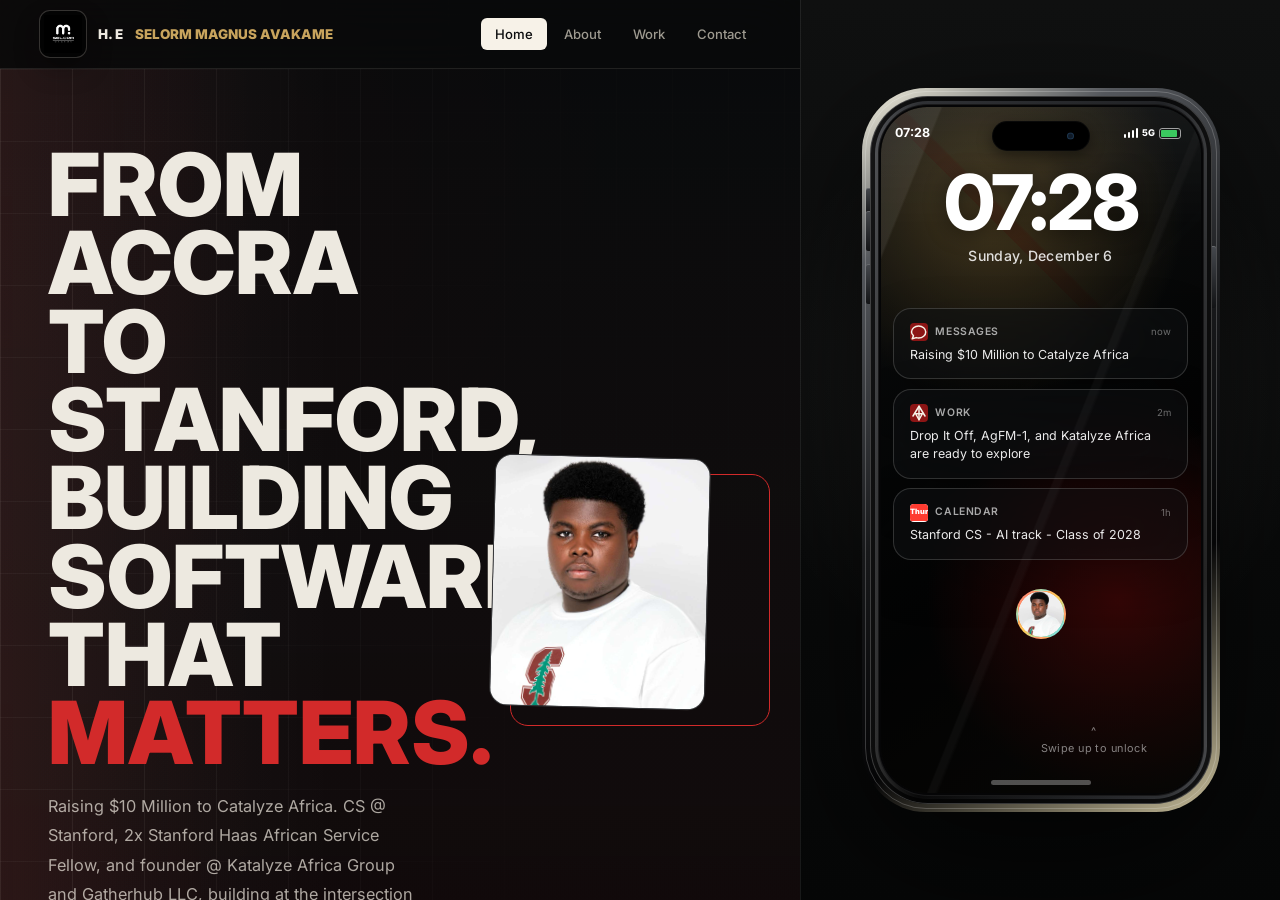
==== commit 42f4173f: "m" ====
--- a/index.html
+++ b/index.html
@@ -1914,7 +1914,7 @@
     </style>
     <link rel="icon" href="images/logo.jpeg" type="image/jpeg" />
     <link rel="stylesheet" href="css/explosive.css" />
-    <link rel="stylesheet" href="css/studio.css?v=profile-links1" />
+    <link rel="stylesheet" href="css/studio.css?v=iphone-polish3" />
   </head>
   <body>
     <div class="scroll-progress" id="scrollProgress"></div>
@@ -1947,10 +1947,10 @@
                 <em>matters.</em>
               </h1>
               <p class="hero-body">
-                Computer science student at Stanford University, AI track.
-                Building at the intersection of artificial intelligence, climate
-                tech, and African innovation. Leland Scholar, 2x African Service
-                Fellow, and founder of Katalyze Africa.
+                Raising $10 Million to Catalyze Africa. CS @ Stanford, 2x
+                Stanford Haas African Service Fellow, and founder @ Katalyze
+                Africa Group and Gatherhub LLC, building at the intersection of
+                AI, Climate & Africa.
               </p>
               <div class="hero-cta">
                 <a href="work.html" class="btn-primary">See my work</a>
@@ -2100,7 +2100,7 @@
           <div class="social-row">
             <a href="https://github.com/smagnusavakame" class="soc" target="_blank" rel="noreferrer">GH</a>
             <a href="https://www.linkedin.com/in/selavamag/?isSelfProfile=false" class="soc" target="_blank" rel="noreferrer">LI</a>
-            <a href="mailto:smagnusa@stanford.edu" class="soc">EM</a>
+            <a href="mailto:smagnus1@standford.edu" class="soc">EM</a>
           </div>
         </footer>
       </div>
@@ -2846,7 +2846,7 @@
                 <img src="${PROFILE_IMG}" style="width:46px;height:46px;border-radius:50%;object-fit:cover;border:2px solid rgba(255,255,255,0.4);flex-shrink:0"/>
                 <div>
                   <div style="font-size:1rem;font-weight:700">H. E SELORM MAGNUS AVAKAME</div>
-                  <div style="font-size:0.74rem;opacity:.85">Stanford CS · Class of 2028 · smagnusa@stanford.edu</div>
+                  <div style="font-size:0.74rem;opacity:.85">Stanford CS · Class of 2028 · smagnus1@standford.edu</div>
                 </div>
               </div>
             </div>
@@ -2887,7 +2887,7 @@
           {
             icon: "📧",
             name: "Email",
-            val: "smagnusa@stanford.edu",
+            val: "smagnus1@standford.edu",
             color: "#8c1515",
           },
           {
@@ -3124,7 +3124,7 @@
           <div class="ios-settings-avatar"><img src="${PROFILE_IMG}" alt="" /></div>
           <div>
             <div class="ios-settings-name">H. E SELORM MAGNUS AVAKAME</div>
-            <div class="ios-settings-sub">smagnusa@stanford.edu · Stanford iCloud</div>
+            <div class="ios-settings-sub">smagnus1@standford.edu · Stanford iCloud</div>
           </div>
         </div>
         <div class="ios-section">
@@ -3176,6 +3176,6 @@
         1500,
       );
     </script>
-    <script src="js/iphone-polish.js?v=profile-links1"></script>
+    <script src="js/iphone-polish.js?v=iphone-polish3"></script>
   </body>
 </html>
--- a/css/studio.css
+++ b/css/studio.css
@@ -458,6 +458,18 @@
   color: #fff !important;
 }
 
+.iphone-canonical .status-bar {
+  pointer-events: none !important;
+}
+
+.iphone-canonical .phone-toast {
+  pointer-events: none !important;
+}
+
+.iphone-canonical #app-screen {
+  z-index: 110 !important;
+}
+
 .iphone-canonical .home-wallpaper {
   background:
     radial-gradient(circle at 32% 18%, rgba(72, 176, 255, 0.9), transparent 15rem),
@@ -484,6 +496,17 @@
 
 .iphone-canonical .app-icon {
   gap: 4px !important;
+  transition: transform 0.16s ease, filter 0.16s ease !important;
+}
+
+.iphone-canonical .app-icon:active,
+.iphone-canonical .phone-case-card:active,
+.iphone-canonical .phone-metric-grid button:active,
+.iphone-canonical .phone-albums button:active,
+.iphone-canonical .note-card:active,
+.iphone-canonical .phone-photo-tile:active {
+  transform: scale(0.96) !important;
+  filter: brightness(0.98) !important;
 }
 
 .iphone-canonical .app-icon-img {
@@ -549,6 +572,228 @@
   color: inherit;
   text-decoration: none;
   cursor: pointer;
+}
+
+.iphone-canonical .scroll-pill {
+  border: 0 !important;
+  padding: 0 !important;
+  cursor: pointer !important;
+  pointer-events: auto !important;
+  z-index: 150 !important;
+}
+
+.iphone-canonical .app-nav-bar {
+  position: relative !important;
+  z-index: 90 !important;
+  height: 52px !important;
+  display: flex !important;
+  align-items: flex-end !important;
+  justify-content: space-between !important;
+  flex-shrink: 0 !important;
+  padding: 0 1rem 0.6rem !important;
+}
+
+.iphone-canonical .app-back-btn {
+  position: relative !important;
+  z-index: 3 !important;
+  display: inline-flex !important;
+  align-items: center !important;
+  justify-content: center !important;
+  gap: 4px !important;
+  min-width: 72px !important;
+  min-height: 34px !important;
+  margin-left: -6px !important;
+  border: 0 !important;
+  border-radius: 999px !important;
+  padding: 5px 9px !important;
+  background: rgba(255, 255, 255, 0.14) !important;
+  color: #fff !important;
+  font: 800 0.78rem/1 Inter, system-ui, sans-serif !important;
+  cursor: pointer !important;
+  pointer-events: auto !important;
+  touch-action: manipulation !important;
+}
+
+.iphone-canonical .app-back-btn svg {
+  width: 16px !important;
+  height: 16px !important;
+  flex: 0 0 auto !important;
+  stroke: currentColor !important;
+  stroke-width: 2.4 !important;
+  fill: none !important;
+}
+
+.iphone-canonical .app-header-title {
+  position: absolute !important;
+  left: 4.8rem !important;
+  right: 4.8rem !important;
+  bottom: 0.72rem !important;
+  z-index: 1 !important;
+  color: #fff !important;
+  font: 850 0.95rem/1.1 Inter, system-ui, sans-serif !important;
+  text-align: center !important;
+  pointer-events: none !important;
+}
+
+.iphone-canonical .app-nav-spacer {
+  width: 72px !important;
+  flex: 0 0 72px !important;
+}
+
+.iphone-canonical .app-body {
+  flex: 1 !important;
+  min-height: 0 !important;
+  padding: 0 !important;
+}
+
+.iphone-canonical .phone-metric-grid {
+  display: grid;
+  grid-template-columns: repeat(2, 1fr);
+  gap: 0.55rem;
+  padding: 0 0.7rem 0.75rem;
+}
+
+.iphone-canonical .phone-metric-grid button,
+.iphone-canonical .phone-albums button,
+.iphone-canonical .phone-case-card {
+  border: 1px solid rgba(0, 0, 0, 0.07);
+  background: #fff;
+  color: #111;
+  text-align: left;
+  cursor: pointer;
+}
+
+.iphone-canonical .phone-metric-grid button {
+  min-height: 78px;
+  border-radius: 16px;
+  padding: 0.8rem;
+}
+
+.iphone-canonical .phone-metric-grid strong {
+  display: block;
+  font-size: 1.32rem;
+  line-height: 1;
+}
+
+.iphone-canonical .phone-metric-grid span {
+  display: block;
+  margin-top: 0.35rem;
+  color: #6b7280;
+  font-size: 0.68rem;
+  line-height: 1.25;
+}
+
+.iphone-canonical .phone-case-list {
+  display: grid;
+  gap: 0.65rem;
+  padding: 0 0.7rem 1rem;
+}
+
+.iphone-canonical .phone-case-card {
+  display: grid;
+  grid-template-columns: 78px minmax(0, 1fr);
+  gap: 0.72rem;
+  width: 100%;
+  border-radius: 18px;
+  padding: 0.72rem;
+}
+
+.iphone-canonical .phone-case-card .ios-proj-thumb {
+  min-height: 102px;
+  border-radius: 15px;
+}
+
+.iphone-canonical .phone-case-top {
+  display: flex;
+  align-items: flex-start;
+  justify-content: space-between;
+  gap: 0.45rem;
+}
+
+.iphone-canonical .phone-case-top b {
+  color: #8c1515;
+  font-size: 0.62rem;
+  white-space: nowrap;
+}
+
+.iphone-canonical .phone-case-role {
+  margin: 0.35rem 0 0.4rem;
+  color: #111;
+  font-size: 0.66rem;
+  font-weight: 850;
+  text-transform: uppercase;
+  letter-spacing: 0.06em;
+}
+
+.iphone-canonical .phone-resume-preview {
+  display: grid;
+  gap: 0.55rem;
+  margin-top: 0.9rem;
+  border-radius: 15px;
+  padding: 0.85rem;
+  background: linear-gradient(135deg, #111318, #8c1515);
+  color: #fff;
+}
+
+.iphone-canonical .phone-resume-preview small {
+  display: block;
+  margin-bottom: 0.32rem;
+  color: rgba(255, 255, 255, 0.62);
+  font-size: 0.58rem;
+  font-weight: 850;
+  letter-spacing: 0.08em;
+  text-transform: uppercase;
+}
+
+.iphone-canonical .phone-resume-preview strong {
+  color: #fff;
+  font-size: 0.78rem;
+  line-height: 1.35;
+}
+
+.iphone-canonical .phone-resume-stamps,
+.iphone-canonical .phone-albums {
+  display: grid;
+  gap: 0.45rem;
+}
+
+.iphone-canonical .phone-resume-stamps {
+  grid-template-columns: repeat(3, 1fr);
+}
+
+.iphone-canonical .phone-resume-stamps span {
+  border-radius: 999px;
+  padding: 0.35rem 0.4rem;
+  background: rgba(255, 255, 255, 0.14);
+  color: #fff;
+  font-size: 0.58rem;
+  font-weight: 800;
+  text-align: center;
+}
+
+.iphone-canonical .phone-albums {
+  padding: 0 0.7rem 0.75rem;
+}
+
+.iphone-canonical .phone-albums button {
+  border-radius: 14px;
+  padding: 0.75rem 0.85rem;
+}
+
+.iphone-canonical .phone-albums strong,
+.iphone-canonical .phone-albums span {
+  display: block;
+}
+
+.iphone-canonical .phone-albums strong {
+  font-size: 0.82rem;
+}
+
+.iphone-canonical .phone-albums span {
+  margin-top: 0.18rem;
+  color: #6b7280;
+  font-size: 0.68rem;
+  line-height: 1.35;
 }
 
 /* iOS-native-looking icon drawings. */
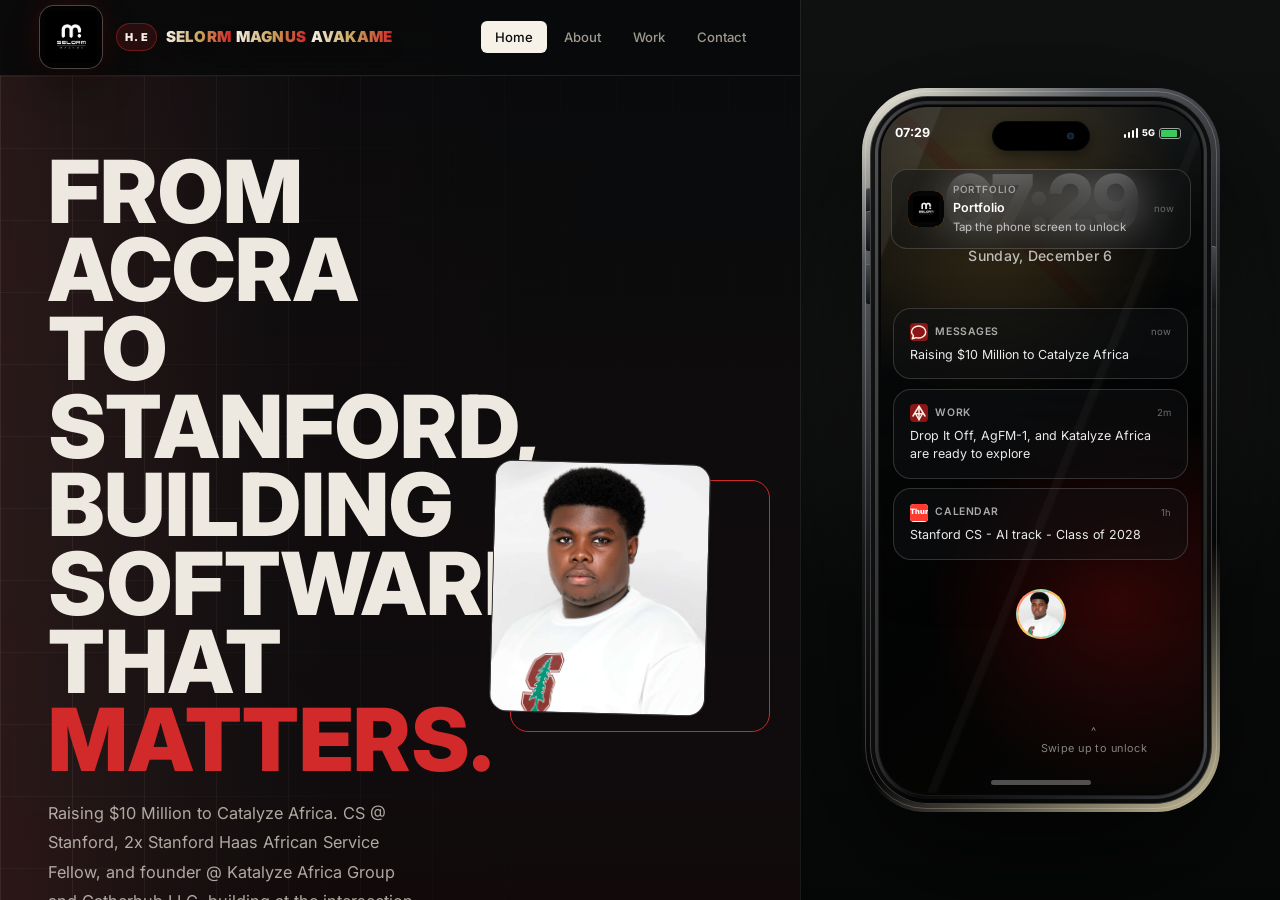
==== commit 8ee91a1a: "m" ====
--- a/index.html
+++ b/index.html
@@ -1914,7 +1914,7 @@
     </style>
     <link rel="icon" href="images/logo.jpeg" type="image/jpeg" />
     <link rel="stylesheet" href="css/explosive.css" />
-    <link rel="stylesheet" href="css/studio.css?v=iphone-polish3" />
+    <link rel="stylesheet" href="css/studio.css?v=iphone-polish4" />
   </head>
   <body>
     <div class="scroll-progress" id="scrollProgress"></div>
@@ -1981,7 +1981,7 @@
           </div>
         </section>
         <section id="quick-bio">
-          <div class="section-label">Meet Magnus</div>
+          <div class="section-label">Meet His Excellency Selorm Magnus</div>
           <h2 class="section-title">
             Sophomore at Stanford,<br /><em>builder</em> at heart.
           </h2>
@@ -2100,7 +2100,7 @@
           <div class="social-row">
             <a href="https://github.com/smagnusavakame" class="soc" target="_blank" rel="noreferrer">GH</a>
             <a href="https://www.linkedin.com/in/selavamag/?isSelfProfile=false" class="soc" target="_blank" rel="noreferrer">LI</a>
-            <a href="mailto:smagnus1@standford.edu" class="soc">EM</a>
+            <a href="mailto:smagnus1@stanford.edu" class="soc">EM</a>
           </div>
         </footer>
       </div>
@@ -2846,7 +2846,7 @@
                 <img src="${PROFILE_IMG}" style="width:46px;height:46px;border-radius:50%;object-fit:cover;border:2px solid rgba(255,255,255,0.4);flex-shrink:0"/>
                 <div>
                   <div style="font-size:1rem;font-weight:700">H. E SELORM MAGNUS AVAKAME</div>
-                  <div style="font-size:0.74rem;opacity:.85">Stanford CS · Class of 2028 · smagnus1@standford.edu</div>
+                  <div style="font-size:0.74rem;opacity:.85">Stanford CS · Class of 2028 · smagnus1@stanford.edu</div>
                 </div>
               </div>
             </div>
@@ -2887,7 +2887,7 @@
           {
             icon: "📧",
             name: "Email",
-            val: "smagnus1@standford.edu",
+            val: "smagnus1@stanford.edu",
             color: "#8c1515",
           },
           {
@@ -3124,7 +3124,7 @@
           <div class="ios-settings-avatar"><img src="${PROFILE_IMG}" alt="" /></div>
           <div>
             <div class="ios-settings-name">H. E SELORM MAGNUS AVAKAME</div>
-            <div class="ios-settings-sub">smagnus1@standford.edu · Stanford iCloud</div>
+            <div class="ios-settings-sub">smagnus1@stanford.edu · Stanford iCloud</div>
           </div>
         </div>
         <div class="ios-section">
@@ -3176,6 +3176,6 @@
         1500,
       );
     </script>
-    <script src="js/iphone-polish.js?v=iphone-polish3"></script>
+    <script src="js/iphone-polish.js?v=iphone-polish4"></script>
   </body>
 </html>
--- a/css/studio.css
+++ b/css/studio.css
@@ -1980,3 +1980,751 @@
     padding: 1.15rem !important;
   }
 }
+
+/* Brand and phone-app completion pass. */
+.brand-logo {
+  width: 62px !important;
+  height: 62px !important;
+  flex: 0 0 62px !important;
+  border-radius: 14px !important;
+  position: relative;
+  isolation: isolate;
+  box-shadow:
+    0 0 0 1px rgba(247, 242, 232, 0.25),
+    0 18px 34px rgba(0, 0, 0, 0.34),
+    0 0 26px rgba(210, 42, 42, 0.18) !important;
+}
+
+.brand-logo::after {
+  content: "";
+  position: absolute;
+  inset: -35% 35% -35% -55%;
+  z-index: 3;
+  background: linear-gradient(105deg, transparent 0 38%, rgba(255, 255, 255, 0.55) 45%, transparent 54%);
+  transform: translateX(-140%) rotate(10deg);
+  pointer-events: none;
+}
+
+.brand-logo-img {
+  padding: 5px !important;
+}
+
+.nav-logo {
+  gap: 0.88rem !important;
+  max-width: min(650px, 62vw) !important;
+  align-items: center !important;
+}
+
+.brand-name {
+  display: inline-grid;
+  grid-template-columns: auto minmax(0, 1fr);
+  align-items: center;
+  gap: 0.55rem;
+  min-width: 0;
+}
+
+.brand-honor {
+  display: inline-flex;
+  align-items: center;
+  min-height: 1.75rem;
+  padding: 0.22rem 0.48rem;
+  border: 1px solid rgba(210, 42, 42, 0.42);
+  border-radius: 999px;
+  color: var(--studio-ink);
+  background: rgba(210, 42, 42, 0.15);
+  font: 900 0.68rem/1 Inter, system-ui, sans-serif;
+  letter-spacing: 0.09em;
+}
+
+.brand-main {
+  display: flex;
+  flex-wrap: wrap;
+  column-gap: 0.32rem;
+  row-gap: 0.12rem;
+  min-width: 0;
+  color: var(--studio-ink);
+  font: 950 clamp(0.86rem, 1.18vw, 1.18rem)/0.98 Inter, system-ui, sans-serif;
+  letter-spacing: 0.01em;
+}
+
+.brand-main span {
+  display: inline-block;
+  color: transparent;
+  background: linear-gradient(90deg, var(--studio-ink), var(--studio-gold) 52%, var(--studio-red-bright));
+  -webkit-background-clip: text;
+  background-clip: text;
+  text-shadow: 0 10px 28px rgba(210, 42, 42, 0.12);
+}
+
+.nav-logo:hover .brand-main span,
+.nav-logo:focus-within .brand-main span {
+  color: var(--studio-ink);
+}
+
+.iphone-canonical .phone-action-grid {
+  display: grid;
+  grid-template-columns: repeat(2, minmax(0, 1fr));
+  gap: 0.58rem;
+  padding: 0 0.7rem 0.78rem;
+}
+
+.iphone-canonical .phone-action-card,
+.iphone-canonical .phone-big-call,
+.iphone-canonical .facetime-controls button,
+.iphone-canonical .camera-controls button,
+.iphone-canonical .video-reel-card,
+.iphone-canonical .reminder-item,
+.iphone-canonical .forecast-strip button,
+.iphone-canonical .appstore-feature,
+.iphone-canonical .book-cover button,
+.iphone-canonical .health-rings button,
+.iphone-canonical .wallet-stack button {
+  touch-action: manipulation;
+}
+
+.iphone-canonical .phone-action-card {
+  min-height: 106px;
+  border: 1px solid rgba(0, 0, 0, 0.07);
+  border-radius: 18px;
+  padding: 0.72rem;
+  background: #fff;
+  color: #111;
+  text-align: left;
+  cursor: pointer;
+}
+
+.iphone-canonical .phone-action-card .ios-row-icon {
+  width: 34px;
+  height: 34px;
+  margin-bottom: 0.55rem;
+  border-radius: 9px;
+}
+
+.iphone-canonical .phone-action-card strong,
+.iphone-canonical .phone-action-card span,
+.iphone-canonical .phone-call-card strong,
+.iphone-canonical .phone-call-card small,
+.iphone-canonical .book-cover strong,
+.iphone-canonical .book-cover span,
+.iphone-canonical .home-dashboard-card strong,
+.iphone-canonical .home-dashboard-card span {
+  display: block;
+}
+
+.iphone-canonical .phone-action-card strong {
+  font-size: 0.82rem;
+}
+
+.iphone-canonical .phone-action-card span {
+  margin-top: 0.18rem;
+  color: #6b7280;
+  font-size: 0.66rem;
+  line-height: 1.28;
+}
+
+.iphone-canonical .phone-call-card,
+.iphone-canonical .phone-chat-card,
+.iphone-canonical .facetime-card,
+.iphone-canonical .camera-viewfinder,
+.iphone-canonical .clock-face,
+.iphone-canonical .map-card,
+.iphone-canonical .weather-card,
+.iphone-canonical .stocks-chart,
+.iphone-canonical .appstore-feature,
+.iphone-canonical .book-cover,
+.iphone-canonical .home-dashboard-card {
+  margin: 0 0.7rem 0.72rem;
+  border-radius: 22px;
+  padding: 0.95rem;
+  color: #fff;
+  background: linear-gradient(135deg, #111318, #8c1515);
+  box-shadow: 0 12px 30px rgba(0, 0, 0, 0.14);
+}
+
+.iphone-canonical .phone-call-card,
+.iphone-canonical .facetime-card {
+  display: grid;
+  justify-items: center;
+  text-align: center;
+  gap: 0.45rem;
+}
+
+.iphone-canonical .phone-call-card .ios-avatar-mark,
+.iphone-canonical .facetime-card .ios-avatar-mark {
+  width: 62px;
+  height: 62px;
+  border-radius: 19px;
+}
+
+.iphone-canonical .phone-call-card small,
+.iphone-canonical .facetime-card small,
+.iphone-canonical .book-cover span,
+.iphone-canonical .home-dashboard-card span {
+  color: rgba(255, 255, 255, 0.72);
+  font-size: 0.7rem;
+  line-height: 1.35;
+}
+
+.iphone-canonical .phone-big-call,
+.iphone-canonical .book-cover button {
+  display: inline-flex;
+  align-items: center;
+  justify-content: center;
+  gap: 0.38rem;
+  width: 100%;
+  min-height: 42px;
+  margin-top: 0.35rem;
+  border: 0;
+  border-radius: 14px;
+  background: #fff;
+  color: #0b0c0d;
+  font: 850 0.76rem/1 Inter, system-ui, sans-serif;
+  text-decoration: none;
+  cursor: pointer;
+}
+
+.iphone-canonical .phone-chat-card {
+  display: grid;
+  gap: 0.5rem;
+  background: #f2f2f7;
+  color: #111;
+}
+
+.iphone-canonical .message-bubble {
+  max-width: 86%;
+  border-radius: 18px;
+  padding: 0.58rem 0.72rem;
+  font-size: 0.72rem;
+  line-height: 1.35;
+}
+
+.iphone-canonical .message-bubble.incoming {
+  justify-self: start;
+  background: #fff;
+}
+
+.iphone-canonical .message-bubble.outgoing {
+  justify-self: end;
+  background: #0a84ff;
+  color: #fff;
+}
+
+.iphone-canonical .facetime-controls,
+.iphone-canonical .camera-controls,
+.iphone-canonical .forecast-strip,
+.iphone-canonical .health-rings,
+.iphone-canonical .wallet-stack,
+.iphone-canonical .phone-chip-row {
+  display: grid;
+  gap: 0.55rem;
+}
+
+.iphone-canonical .facetime-controls,
+.iphone-canonical .camera-controls,
+.iphone-canonical .forecast-strip,
+.iphone-canonical .health-rings {
+  grid-template-columns: repeat(3, minmax(0, 1fr));
+}
+
+.iphone-canonical .facetime-controls button,
+.iphone-canonical .camera-controls button,
+.iphone-canonical .forecast-strip button,
+.iphone-canonical .health-rings button,
+.iphone-canonical .wallet-stack button {
+  border: 0;
+  border-radius: 14px;
+  padding: 0.62rem 0.4rem;
+  background: rgba(255, 255, 255, 0.15);
+  color: #fff;
+  font-weight: 850;
+  cursor: pointer;
+}
+
+.iphone-canonical .safari-address {
+  display: grid;
+  grid-template-columns: auto minmax(0, 1fr) auto;
+  align-items: center;
+  gap: 0.45rem;
+  margin: 0 0.7rem 0.72rem;
+  border-radius: 15px;
+  padding: 0.58rem;
+  background: #e9e9ee;
+  color: #111;
+}
+
+.iphone-canonical .safari-address span,
+.iphone-canonical .safari-address button {
+  border: 0;
+  border-radius: 10px;
+  padding: 0.42rem 0.52rem;
+  background: #fff;
+  color: #007aff;
+  font-weight: 850;
+}
+
+.iphone-canonical .safari-address strong {
+  min-width: 0;
+  overflow: hidden;
+  text-overflow: ellipsis;
+  white-space: nowrap;
+  font-size: 0.75rem;
+  text-align: center;
+}
+
+.iphone-canonical .camera-viewfinder {
+  position: relative;
+  display: grid;
+  place-items: center;
+  min-height: 280px;
+  overflow: hidden;
+  background:
+    linear-gradient(135deg, rgba(255, 255, 255, 0.08), transparent),
+    linear-gradient(180deg, #17191d, #030303);
+}
+
+.iphone-canonical .camera-grid-lines {
+  position: absolute;
+  inset: 0;
+  background:
+    linear-gradient(90deg, transparent 32.8%, rgba(255, 255, 255, 0.2) 33%, transparent 33.3% 66%, rgba(255, 255, 255, 0.2) 66.2%, transparent 66.5%),
+    linear-gradient(180deg, transparent 32.8%, rgba(255, 255, 255, 0.2) 33%, transparent 33.3% 66%, rgba(255, 255, 255, 0.2) 66.2%, transparent 66.5%);
+}
+
+.iphone-canonical .camera-viewfinder .ios-avatar-mark {
+  width: 86px;
+  height: 86px;
+  border-radius: 24px;
+  z-index: 2;
+}
+
+.iphone-canonical .camera-viewfinder strong,
+.iphone-canonical .camera-viewfinder small {
+  position: relative;
+  z-index: 2;
+}
+
+.iphone-canonical .camera-controls {
+  align-items: center;
+  margin: 0 0.7rem 0.75rem;
+}
+
+.iphone-canonical .camera-controls button {
+  background: #1c1c1e;
+}
+
+.iphone-canonical .camera-shutter {
+  width: 58px;
+  height: 58px;
+  justify-self: center;
+  border-radius: 50% !important;
+  background: #fff !important;
+  box-shadow: inset 0 0 0 5px #1c1c1e, 0 0 0 3px #fff;
+}
+
+.iphone-canonical .video-reel-list {
+  display: grid;
+  gap: 0.62rem;
+  padding: 0 0.7rem 1rem;
+}
+
+.iphone-canonical .video-reel-card {
+  display: grid;
+  grid-template-columns: 78px minmax(0, 1fr);
+  gap: 0.65rem;
+  border: 0;
+  border-radius: 18px;
+  padding: 0.62rem;
+  background: #111;
+  color: #fff;
+  text-align: left;
+  cursor: pointer;
+}
+
+.iphone-canonical .video-thumb {
+  display: grid;
+  place-items: center;
+  min-height: 88px;
+  border-radius: 14px;
+  background: linear-gradient(135deg, #ff3030, #111318);
+}
+
+.iphone-canonical .video-reel-card span {
+  display: block;
+  margin-top: 0.25rem;
+  color: rgba(255, 255, 255, 0.68);
+  font-size: 0.66rem;
+  line-height: 1.35;
+}
+
+.iphone-canonical .reminder-item {
+  display: grid;
+  grid-template-columns: 22px minmax(0, 1fr);
+  align-items: center;
+  gap: 0.55rem;
+  width: 100%;
+  border: 0;
+  border-bottom: 1px solid #ececf0;
+  padding: 0.7rem 0;
+  background: transparent;
+  color: #111;
+  text-align: left;
+  cursor: pointer;
+}
+
+.iphone-canonical .reminder-item span {
+  width: 19px;
+  height: 19px;
+  border: 2px solid #007aff;
+  border-radius: 50%;
+}
+
+.iphone-canonical .reminder-item.done span {
+  background: #007aff;
+  box-shadow: inset 0 0 0 4px #fff;
+}
+
+.iphone-canonical .reminder-item.done strong {
+  color: #8e8e93;
+  text-decoration: line-through;
+}
+
+.iphone-canonical .clock-face {
+  display: grid;
+  justify-items: center;
+  background: #fff;
+  color: #111;
+}
+
+.iphone-canonical .clock-face span {
+  width: 104px;
+  height: 104px;
+  border: 5px solid #111;
+  border-radius: 50%;
+  background:
+    radial-gradient(circle, #111 0 4%, transparent 5%),
+    conic-gradient(from 0deg, transparent 0 23%, #111 24% 25%, transparent 26% 100%);
+}
+
+.iphone-canonical .clock-face strong,
+.iphone-canonical .weather-card span {
+  margin-top: 0.5rem;
+  font-size: 2rem;
+  line-height: 1;
+}
+
+.iphone-canonical .map-card {
+  position: relative;
+  min-height: 230px;
+  overflow: hidden;
+  background:
+    linear-gradient(135deg, transparent 0 28%, rgba(52, 199, 89, 0.45) 29% 42%, transparent 43%),
+    linear-gradient(58deg, transparent 0 42%, rgba(255, 204, 0, 0.42) 43% 55%, transparent 56%),
+    linear-gradient(135deg, #e9fff1 0 33%, #d9f7ff 34% 61%, #f8fbff 62% 100%);
+  color: #111;
+}
+
+.iphone-canonical .map-route-line {
+  position: absolute;
+  left: 15%;
+  top: 57%;
+  width: 72%;
+  height: 6px;
+  border-radius: 999px;
+  background: #007aff;
+  transform: rotate(-24deg);
+}
+
+.iphone-canonical .pin {
+  position: absolute;
+  border-radius: 999px;
+  padding: 0.35rem 0.48rem;
+  background: #fff;
+  color: #111;
+  font-size: 0.62rem;
+  font-weight: 900;
+  box-shadow: 0 8px 18px rgba(0, 0, 0, 0.18);
+}
+
+.iphone-canonical .pin-a { left: 9%; bottom: 20%; }
+.iphone-canonical .pin-b { right: 12%; top: 22%; }
+.iphone-canonical .pin-c { left: 42%; top: 48%; }
+
+.iphone-canonical .weather-card {
+  background: linear-gradient(180deg, #0a9bff, #007aff);
+}
+
+.iphone-canonical .weather-card span {
+  display: block;
+  font-size: 3.4rem;
+}
+
+.iphone-canonical .weather-card span::after {
+  content: "deg";
+  font-size: 1rem;
+  vertical-align: top;
+}
+
+.iphone-canonical .forecast-strip {
+  grid-template-columns: repeat(4, minmax(0, 1fr));
+  padding: 0 0.7rem 0.78rem;
+}
+
+.iphone-canonical .forecast-strip button,
+.iphone-canonical .health-rings button {
+  min-height: 74px;
+  background: #fff;
+  color: #111;
+}
+
+.iphone-canonical .forecast-strip span,
+.iphone-canonical .health-rings span,
+.iphone-canonical .wallet-stack span {
+  display: block;
+  margin-top: 0.22rem;
+  color: #6b7280;
+  font-size: 0.64rem;
+}
+
+.iphone-canonical .stocks-chart {
+  background:
+    linear-gradient(rgba(255, 255, 255, 0.12) 1px, transparent 1px) 0 0 / 100% 25%,
+    linear-gradient(90deg, rgba(255, 255, 255, 0.12) 1px, transparent 1px) 0 0 / 25% 100%,
+    #050506;
+}
+
+.iphone-canonical .stocks-chart span {
+  display: block;
+  width: 100%;
+  height: 88px;
+  background: linear-gradient(140deg, transparent 0 30%, #32d74b 31% 33%, transparent 34% 45%, #32d74b 46% 49%, transparent 50% 100%);
+}
+
+.iphone-canonical .appstore-feature {
+  display: grid;
+  grid-template-columns: 54px minmax(0, 1fr) auto;
+  gap: 0.65rem;
+  align-items: center;
+  background: #fff;
+  color: #111;
+}
+
+.iphone-canonical .appstore-feature small,
+.iphone-canonical .book-cover small {
+  display: block;
+  color: #8c1515;
+  font-size: 0.58rem;
+  font-weight: 900;
+  letter-spacing: 0.08em;
+  text-transform: uppercase;
+}
+
+.iphone-canonical .appstore-feature span {
+  display: block;
+  margin-top: 0.25rem;
+  color: #6b7280;
+  font-size: 0.66rem;
+  line-height: 1.35;
+}
+
+.iphone-canonical .appstore-feature button {
+  border: 0;
+  border-radius: 999px;
+  padding: 0.48rem 0.72rem;
+  background: #007aff;
+  color: #fff;
+  font-weight: 900;
+}
+
+.iphone-canonical .phone-case-card.compact {
+  grid-template-columns: 62px minmax(0, 1fr);
+}
+
+.iphone-canonical .phone-case-card.compact .ios-proj-thumb {
+  min-height: 76px;
+}
+
+.iphone-canonical .book-cover {
+  min-height: 245px;
+  display: flex;
+  flex-direction: column;
+  justify-content: flex-end;
+  background:
+    linear-gradient(135deg, rgba(255, 180, 43, 0.82), rgba(255, 48, 48, 0.82)),
+    linear-gradient(180deg, #111318, #8c1515);
+}
+
+.iphone-canonical .book-cover strong {
+  margin: 0.4rem 0;
+  font-size: 1.15rem;
+  line-height: 1.05;
+}
+
+.iphone-canonical .health-rings {
+  padding: 0 0.7rem 0.78rem;
+}
+
+.iphone-canonical .health-rings button {
+  border: 0;
+  border-radius: 50%;
+  aspect-ratio: 1;
+  background:
+    radial-gradient(circle, #fff 0 47%, transparent 48%),
+    conic-gradient(#ff2d55 0 78%, #f2f2f7 78% 100%);
+  color: #111;
+}
+
+.iphone-canonical .home-dashboard-card {
+  background:
+    linear-gradient(135deg, rgba(255, 255, 255, 0.1), transparent),
+    linear-gradient(135deg, #111318, #0f8b66);
+}
+
+.iphone-canonical .wallet-stack {
+  padding: 0 0.7rem 0.78rem;
+}
+
+.iphone-canonical .wallet-stack button {
+  min-height: 92px;
+  border: 0;
+  border-radius: 18px;
+  padding: 0.9rem;
+  background: linear-gradient(135deg, #2b2f34, #0f1114);
+  color: #fff;
+  text-align: left;
+}
+
+.iphone-canonical .wallet-stack button:nth-child(2) {
+  background: linear-gradient(135deg, #8c1515, #d22a2a);
+}
+
+.iphone-canonical .wallet-stack button:nth-child(3) {
+  background: linear-gradient(135deg, #0f8b66, #1457c8);
+}
+
+.iphone-canonical .phone-chip-row {
+  grid-template-columns: repeat(3, minmax(0, 1fr));
+  margin-top: 0.7rem;
+}
+
+.iphone-canonical .phone-chip-row span {
+  border-radius: 999px;
+  padding: 0.38rem 0.4rem;
+  background: rgba(255, 255, 255, 0.16);
+  color: #fff;
+  font-size: 0.62rem;
+  font-weight: 850;
+  text-align: center;
+}
+
+@media (prefers-reduced-motion: no-preference) {
+  .brand-logo::after {
+    animation: brandLogoGlint 4.2s ease-in-out infinite;
+  }
+
+  .brand-honor {
+    animation: brandHonorPulse 3.8s ease-in-out infinite;
+  }
+
+  .brand-main span {
+    animation: brandWordRise 0.72s cubic-bezier(0.18, 0.86, 0.26, 1) both;
+  }
+
+  .brand-main span:nth-child(2) {
+    animation-delay: 90ms;
+  }
+
+  .brand-main span:nth-child(3) {
+    animation-delay: 180ms;
+  }
+
+  .studio-motion-enabled .float-in-item.is-visible {
+    animation-duration: 0.58s !important;
+    animation-delay: calc(var(--float-order, 0) * 46ms) !important;
+  }
+
+  .iphone-canonical .iphone-screen.unlocked #home-screen .app-icon,
+  .iphone-canonical .iphone-screen.unlocked #home-screen .widget,
+  .iphone-canonical .iphone-screen.unlocked #home-screen .dock {
+    animation-duration: 0.44s !important;
+    animation-delay: calc(var(--phone-order, 0) * 30ms) !important;
+  }
+
+  .iphone-canonical #app-screen.visible.ready .phone-float-item {
+    animation-duration: 0.42s !important;
+    animation-delay: calc(var(--phone-order, 0) * 28ms) !important;
+  }
+}
+
+@keyframes brandLogoGlint {
+  0%, 58% {
+    transform: translateX(-140%) rotate(10deg);
+  }
+
+  72%, 100% {
+    transform: translateX(250%) rotate(10deg);
+  }
+}
+
+@keyframes brandHonorPulse {
+  0%, 100% {
+    box-shadow: 0 0 0 rgba(210, 42, 42, 0);
+  }
+
+  50% {
+    box-shadow: 0 0 18px rgba(210, 42, 42, 0.34);
+  }
+}
+
+@keyframes brandWordRise {
+  from {
+    opacity: 0;
+    transform: translate3d(0, 0.55rem, 0);
+  }
+
+  to {
+    opacity: 1;
+    transform: translate3d(0, 0, 0);
+  }
+}
+
+@media (max-width: 960px) {
+  .brand-logo {
+    width: 56px !important;
+    height: 56px !important;
+    flex-basis: 56px !important;
+  }
+
+  .brand-name {
+    grid-template-columns: auto 1fr;
+    gap: 0.42rem;
+  }
+
+  .brand-main {
+    font-size: 0.88rem;
+  }
+}
+
+@media (max-width: 480px) {
+  .brand-logo {
+    width: 50px !important;
+    height: 50px !important;
+    flex-basis: 50px !important;
+    border-radius: 12px !important;
+  }
+
+  .brand-honor {
+    min-height: 1.45rem;
+    padding-inline: 0.38rem;
+    font-size: 0.6rem;
+  }
+
+  .brand-main {
+    font-size: 0.75rem;
+    line-height: 1;
+  }
+
+  .iphone-canonical .forecast-strip,
+  .iphone-canonical .health-rings {
+    grid-template-columns: repeat(2, minmax(0, 1fr));
+  }
+}
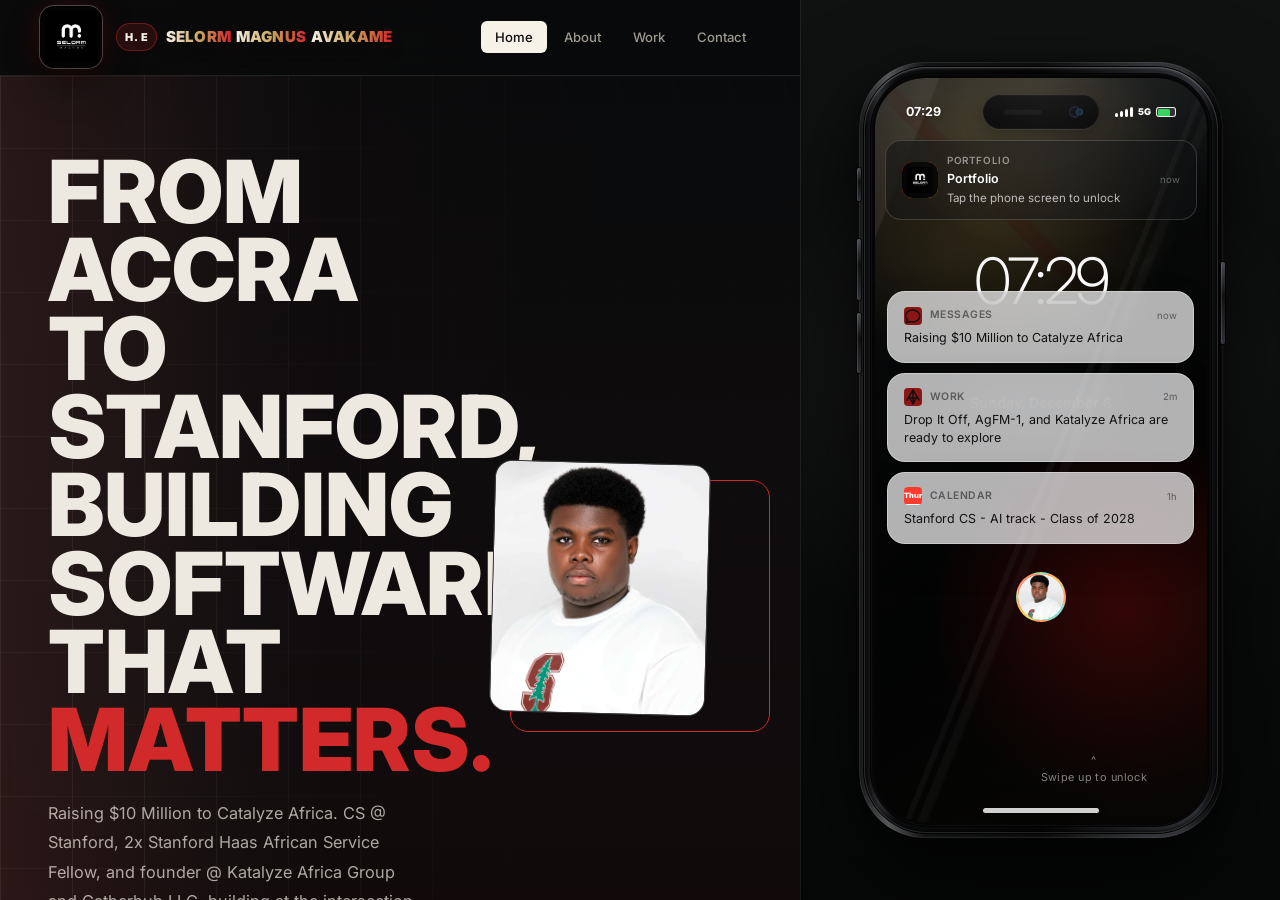
==== commit d7f18889: "m" ====
--- a/index.html
+++ b/index.html
@@ -1914,7 +1914,7 @@
     </style>
     <link rel="icon" href="images/logo.jpeg" type="image/jpeg" />
     <link rel="stylesheet" href="css/explosive.css" />
-    <link rel="stylesheet" href="css/studio.css?v=iphone-polish4" />
+    <link rel="stylesheet" href="css/studio.css?v=iphone-polish9" />
   </head>
   <body>
     <div class="scroll-progress" id="scrollProgress"></div>
@@ -3176,6 +3176,6 @@
         1500,
       );
     </script>
-    <script src="js/iphone-polish.js?v=iphone-polish4"></script>
+    <script src="js/iphone-polish.js?v=iphone-polish9"></script>
   </body>
 </html>
--- a/css/studio.css
+++ b/css/studio.css
@@ -528,6 +528,10 @@
   white-space: nowrap;
   overflow: hidden;
   text-overflow: ellipsis;
+}
+
+.iphone-canonical .dock-app-label {
+  display: none;
 }
 
 .iphone-canonical .ios-page-dots {
@@ -2728,3 +2732,885 @@
     grid-template-columns: repeat(2, minmax(0, 1fr));
   }
 }
+
+/* Laolu-style phone-first homepage mode. */
+body.phone-webapp-page {
+  min-height: 100dvh;
+  overflow: hidden;
+  background:
+    radial-gradient(circle at 18% 22%, rgba(20, 87, 200, 0.12), transparent 20rem),
+    radial-gradient(circle at 78% 84%, rgba(210, 42, 42, 0.1), transparent 22rem),
+    linear-gradient(135deg, #fbfdff 0%, #eef6ff 100%) !important;
+  color: #0c1116 !important;
+}
+
+body.phone-webapp-page::before {
+  content: "Selorm Magnus";
+  position: fixed;
+  left: 50%;
+  top: 50%;
+  z-index: 0;
+  color: rgba(12, 17, 22, 0.045);
+  font: 300 clamp(5rem, 15vw, 13rem)/0.85 Inter, system-ui, sans-serif;
+  letter-spacing: 0;
+  transform: translate(-50%, -50%);
+  white-space: nowrap;
+  pointer-events: none;
+  background: none !important;
+  mask-image: none !important;
+}
+
+body.phone-webapp-page .scroll-progress,
+body.phone-webapp-page .portfolio-side {
+  display: none !important;
+}
+
+body.phone-webapp-page .layout {
+  position: relative;
+  z-index: 1;
+  display: grid !important;
+  grid-template-columns: 1fr !important;
+  width: 100vw !important;
+  height: 100dvh !important;
+  min-height: 100dvh !important;
+  place-items: center !important;
+  overflow: hidden !important;
+}
+
+body.phone-webapp-page .iphone-side {
+  position: relative !important;
+  inset: auto !important;
+  display: flex !important;
+  align-items: center !important;
+  justify-content: center !important;
+  width: 100vw !important;
+  height: 100dvh !important;
+  min-width: 0 !important;
+  min-height: 0 !important;
+  padding: 0 !important;
+  border: 0 !important;
+  background: transparent !important;
+  overflow: hidden !important;
+}
+
+body.phone-webapp-page .iphone-wrap {
+  width: min(45.9dvh, calc(100vw - 2rem)) !important;
+  height: min(98dvh, calc((100vw - 2rem) * 2.135)) !important;
+  max-width: 430px !important;
+  max-height: 920px !important;
+  aspect-ratio: 390 / 844 !important;
+  filter: drop-shadow(0 22px 44px rgba(12, 17, 22, 0.32)) !important;
+}
+
+body.phone-webapp-page .iphone-canonical .iphone-frame {
+  border-radius: 7vh !important;
+  box-shadow: inset 0 0 0 0.95vh #050506 !important;
+}
+
+body.phone-webapp-page .iphone-canonical .iphone-screen {
+  border-radius: 6.15vh !important;
+  background: #080a0c !important;
+}
+
+body.phone-webapp-page .iphone-canonical .lock-wallpaper,
+body.phone-webapp-page .iphone-canonical .home-wallpaper {
+  background:
+    linear-gradient(180deg, rgba(5, 12, 18, 0.12), rgba(5, 12, 18, 0.52)),
+    url("../images/selorm.jpeg") center 28% / cover no-repeat !important;
+}
+
+body.phone-webapp-page .iphone-canonical .lock-wallpaper::after,
+body.phone-webapp-page .iphone-canonical .home-wallpaper::after {
+  background:
+    linear-gradient(180deg, rgba(20, 35, 48, 0.05), rgba(0, 0, 0, 0.18)),
+    radial-gradient(circle at 76% 58%, rgba(255, 176, 0, 0.2), transparent 12rem) !important;
+}
+
+body.phone-webapp-page .iphone-canonical .lock-wallpaper-blur,
+body.phone-webapp-page .iphone-canonical .lock-notif,
+body.phone-webapp-page .iphone-canonical .faceid-ring {
+  display: none !important;
+}
+
+body.phone-webapp-page .iphone-canonical .lock-time {
+  top: 15.5% !important;
+  color: #fff !important;
+  font-size: clamp(2.55rem, 6.3dvh, 4.1rem) !important;
+  font-weight: 300 !important;
+  text-shadow: 0 2px 18px rgba(0, 0, 0, 0.42) !important;
+}
+
+body.phone-webapp-page .iphone-canonical .lock-date {
+  top: calc(15.5% + 4.9rem) !important;
+  color: rgba(255, 255, 255, 0.86) !important;
+  font-size: 0.84rem !important;
+  font-weight: 500 !important;
+  letter-spacing: 0 !important;
+  text-shadow: 0 2px 12px rgba(0, 0, 0, 0.42) !important;
+}
+
+body.phone-webapp-page .iphone-canonical .lock-owner {
+  position: absolute;
+  left: 0;
+  right: 0;
+  bottom: 6.8%;
+  z-index: 8;
+  color: rgba(255, 255, 255, 0.88);
+  font: 650 0.78rem/1 Inter, system-ui, sans-serif;
+  text-align: center;
+  text-shadow: 0 2px 10px rgba(0, 0, 0, 0.55);
+}
+
+body.phone-webapp-page .iphone-canonical .swipe-hint {
+  display: none !important;
+}
+
+body.phone-webapp-page .iphone-canonical .dynamic-island {
+  width: 112px !important;
+  height: 31px !important;
+  top: 16px !important;
+  border-radius: 999px !important;
+  background: #000 !important;
+}
+
+body.phone-webapp-page .iphone-canonical .status-bar {
+  top: 17px !important;
+  padding: 0 2.25rem !important;
+  color: #fff !important;
+}
+
+body.phone-webapp-page .iphone-canonical .home-grid {
+  padding: 76px 21px 0 !important;
+  grid-template-columns: repeat(4, minmax(0, 1fr)) !important;
+  grid-auto-rows: 86px !important;
+  gap: 6px 13px !important;
+}
+
+body.phone-webapp-page .iphone-canonical .app-icon {
+  color: #fff !important;
+  text-decoration: none !important;
+}
+
+body.phone-webapp-page .iphone-canonical .app-icon-img {
+  width: 58px !important;
+  height: 58px !important;
+  border-radius: 15px !important;
+  box-shadow: 0 3px 7px rgba(0, 0, 0, 0.26) !important;
+}
+
+body.phone-webapp-page .iphone-canonical .app-label {
+  max-width: 72px !important;
+  margin-top: 0.16rem !important;
+  font-size: 0.66rem !important;
+  line-height: 1.05 !important;
+}
+
+body.phone-webapp-page .iphone-canonical .dock {
+  left: 18px !important;
+  right: 18px !important;
+  bottom: 34px !important;
+  display: grid !important;
+  grid-template-columns: repeat(4, minmax(0, 1fr)) !important;
+  gap: 12px !important;
+  padding: 10px 14px !important;
+  border-radius: 26px !important;
+  background: rgba(255, 255, 255, 0.22) !important;
+  border-color: rgba(255, 255, 255, 0.34) !important;
+  backdrop-filter: blur(18px) !important;
+}
+
+body.phone-webapp-page .iphone-canonical .dock .app-icon-img {
+  width: 58px !important;
+  height: 58px !important;
+}
+
+body.phone-webapp-page .iphone-canonical .dock .app-icon {
+  gap: 0 !important;
+}
+
+body.phone-webapp-page .iphone-canonical .dock-app-label {
+  display: none !important;
+}
+
+body.phone-webapp-page .iphone-canonical .ios-page-dots {
+  bottom: 116px !important;
+  display: flex !important;
+}
+
+body.phone-webapp-page .iphone-canonical .scroll-pill {
+  bottom: 12px !important;
+  width: 112px !important;
+  height: 5px !important;
+  background: rgba(255, 255, 255, 0.74) !important;
+}
+
+.iphone-canonical .ios-text-glyph {
+  position: relative;
+  z-index: 3;
+  display: grid;
+  place-items: center;
+  width: 100%;
+  height: 100%;
+  color: #fff;
+  font: 950 1.05rem/1 Inter, system-ui, sans-serif;
+  letter-spacing: -0.03em;
+}
+
+.iphone-canonical .app-icon-img.kind-contacts,
+.iphone-canonical .ios-row-icon.kind-contacts {
+  background: linear-gradient(180deg, #f7f7f7, #c9ced7) !important;
+}
+
+.iphone-canonical .app-icon-img.kind-experience,
+.iphone-canonical .ios-row-icon.kind-experience {
+  background: linear-gradient(180deg, #7b5134, #392417) !important;
+}
+
+.iphone-canonical .app-icon-img.kind-organizations,
+.iphone-canonical .ios-row-icon.kind-organizations {
+  background: linear-gradient(180deg, #5ed8ff, #0a84ff) !important;
+}
+
+.iphone-canonical .app-icon-img.kind-awards,
+.iphone-canonical .ios-row-icon.kind-awards {
+  background: conic-gradient(#ff2d55, #ffcc00, #34c759, #007aff, #5856d6, #ff2d55) !important;
+}
+
+.iphone-canonical .app-icon-img.kind-magnusgpt,
+.iphone-canonical .ios-row-icon.kind-magnusgpt {
+  background: #fff !important;
+  color: #050506 !important;
+}
+
+.iphone-canonical .app-icon-img.kind-magnusgpt .ios-text-glyph,
+.iphone-canonical .ios-row-icon.kind-magnusgpt .ios-text-glyph {
+  color: #050506;
+  font-size: 1rem;
+}
+
+.iphone-canonical .app-icon-img.kind-findmy,
+.iphone-canonical .ios-row-icon.kind-findmy {
+  background:
+    radial-gradient(circle, #1cd760 0 13%, transparent 14%),
+    radial-gradient(circle, transparent 0 24%, rgba(28, 215, 96, 0.55) 25% 37%, transparent 38%),
+    radial-gradient(circle, transparent 0 48%, rgba(0, 122, 255, 0.55) 49% 61%, transparent 62%),
+    linear-gradient(180deg, #e7fff0, #e8f0ff) !important;
+}
+
+.iphone-canonical .app-icon-img.kind-linkedin,
+.iphone-canonical .ios-row-icon.kind-linkedin {
+  background: #0a66c2 !important;
+}
+
+.iphone-canonical .app-icon-img.kind-github,
+.iphone-canonical .ios-row-icon.kind-github {
+  background: #050506 !important;
+}
+
+.iphone-canonical .app-icon-img.kind-github .ios-text-glyph {
+  font-size: 0.8rem;
+}
+
+.iphone-canonical .experience-feature,
+.iphone-canonical .organizations-card,
+.iphone-canonical .gpt-card,
+.iphone-canonical .findmy-map {
+  margin-top: 0 !important;
+}
+
+@media (max-width: 520px) {
+  body.phone-webapp-page .iphone-wrap {
+    width: min(92vw, 390px) !important;
+    height: min(96dvh, calc(92vw * 2.135)) !important;
+  }
+
+  body.phone-webapp-page::before {
+    font-size: 5rem;
+    white-space: normal;
+    text-align: center;
+  }
+}
+
+/* Realistic iPhone hardware pass. */
+.iphone-canonical .iphone-wrap {
+  width: min(354px, calc(100vw - 3.5rem)) !important;
+  height: auto !important;
+  aspect-ratio: 390 / 844 !important;
+  position: relative !important;
+  filter:
+    drop-shadow(0 34px 46px rgba(0, 0, 0, 0.58))
+    drop-shadow(0 9px 12px rgba(0, 0, 0, 0.35)) !important;
+}
+
+.iphone-canonical .iphone-wrap::before {
+  content: "";
+  position: absolute;
+  inset: -5px;
+  z-index: -2;
+  border-radius: 66px;
+  background:
+    linear-gradient(90deg, #070708, #5a5b5f 8%, #121315 18%, #080809 50%, #52545a 89%, #09090a),
+    #111;
+  box-shadow:
+    inset 0 0 0 1px rgba(255, 255, 255, 0.08),
+    inset 9px 0 16px rgba(255, 255, 255, 0.08),
+    inset -10px 0 18px rgba(0, 0, 0, 0.72);
+}
+
+.iphone-canonical .iphone-wrap::after {
+  content: "";
+  position: absolute;
+  inset: 6px;
+  z-index: -1;
+  border-radius: 58px;
+  background: #020203;
+  box-shadow:
+    inset 0 0 0 2px rgba(255, 255, 255, 0.03),
+    inset 0 0 18px rgba(255, 255, 255, 0.04);
+}
+
+.iphone-canonical .iphone-frame {
+  inset: 0 !important;
+  border-radius: 63px !important;
+  background:
+    linear-gradient(90deg, #050506 0%, #2c2d31 4%, #0b0c0d 9%, #050506 50%, #2e3035 94%, #050506 100%) !important;
+  box-shadow:
+    inset 0 0 0 1px rgba(255, 255, 255, 0.13),
+    inset 0 2px 2px rgba(255, 255, 255, 0.13),
+    inset 0 -2px 3px rgba(0, 0, 0, 0.8),
+    0 0 0 1px #000 !important;
+}
+
+.iphone-canonical .iphone-frame::before {
+  content: "";
+  position: absolute;
+  inset: 7px;
+  border-radius: 56px;
+  background: #050506;
+  box-shadow:
+    inset 0 0 0 1px rgba(255, 255, 255, 0.03),
+    0 0 0 1px rgba(0, 0, 0, 0.9);
+}
+
+.iphone-canonical .iphone-screen {
+  top: 11px !important;
+  left: 11px !important;
+  right: 11px !important;
+  bottom: 11px !important;
+  border-radius: 50px !important;
+  background: #020203 !important;
+  box-shadow:
+    inset 0 0 0 1px rgba(255, 255, 255, 0.035),
+    inset 0 0 28px rgba(0, 0, 0, 0.45) !important;
+}
+
+.iphone-canonical .iphone-screen::after {
+  content: "";
+  position: absolute;
+  inset: 0;
+  z-index: 160;
+  pointer-events: none;
+  border-radius: inherit;
+  background:
+    linear-gradient(112deg, rgba(255, 255, 255, 0.2) 0 0.8%, transparent 1% 52%, rgba(255, 255, 255, 0.06) 52.2% 52.9%, transparent 53.2%),
+    radial-gradient(circle at 50% 2%, rgba(255, 255, 255, 0.16), transparent 10rem);
+  mix-blend-mode: screen;
+  opacity: 0.55;
+}
+
+.iphone-canonical .phone-btn-l,
+.iphone-canonical .phone-btn-r {
+  z-index: -1 !important;
+  width: 4px !important;
+  border-radius: 999px !important;
+  background: linear-gradient(180deg, #4a4b50, #101113 42%, #303136) !important;
+  box-shadow:
+    inset 1px 0 0 rgba(255, 255, 255, 0.14),
+    0 0 0 1px rgba(0, 0, 0, 0.72) !important;
+}
+
+.iphone-canonical .phone-btn-l {
+  left: -7px !important;
+}
+
+.iphone-canonical .phone-btn-r {
+  right: -7px !important;
+}
+
+.iphone-canonical .mute {
+  top: 13.2% !important;
+  height: 4.3% !important;
+}
+
+.iphone-canonical .vol-up {
+  top: 22.5% !important;
+  height: 7.9% !important;
+}
+
+.iphone-canonical .vol-dn {
+  top: 32.1% !important;
+  height: 7.9% !important;
+}
+
+.iphone-canonical .power {
+  top: 25.5% !important;
+  height: 10.6% !important;
+}
+
+.iphone-canonical .dynamic-island {
+  top: 17px !important;
+  width: 116px !important;
+  height: 34px !important;
+  border-radius: 999px !important;
+  background:
+    radial-gradient(circle at 79% 50%, #05070a 0 4px, #111827 4.5px 5.5px, transparent 6px),
+    linear-gradient(180deg, #050505, #000) !important;
+  box-shadow:
+    inset 0 0 0 1px rgba(255, 255, 255, 0.03),
+    0 1px 0 rgba(255, 255, 255, 0.08),
+    0 8px 18px rgba(0, 0, 0, 0.36) !important;
+}
+
+.iphone-canonical .dynamic-island::before {
+  content: "";
+  position: absolute;
+  left: 21px;
+  top: 50%;
+  width: 38px;
+  height: 5px;
+  border-radius: 999px;
+  background: rgba(255, 255, 255, 0.045);
+  transform: translateY(-50%);
+}
+
+.iphone-canonical .dynamic-island.expanded {
+  top: 13px !important;
+  width: 236px !important;
+  height: 82px !important;
+  border-radius: 31px !important;
+}
+
+.iphone-canonical .dynamic-island:not(.expanded) .di-content {
+  display: none !important;
+}
+
+.iphone-canonical .status-bar {
+  top: 18px !important;
+  height: 30px !important;
+  padding: 0 31px !important;
+  display: grid !important;
+  grid-template-columns: 1fr auto 1fr !important;
+  align-items: center !important;
+  color: #fff !important;
+  font: 800 0.74rem/1 Inter, system-ui, sans-serif !important;
+  text-shadow: 0 1px 5px rgba(0, 0, 0, 0.58) !important;
+}
+
+.iphone-canonical .status-time {
+  justify-self: start !important;
+}
+
+.iphone-canonical .status-right {
+  grid-column: 3 !important;
+  justify-self: end !important;
+  display: inline-flex !important;
+  align-items: center !important;
+  gap: 5px !important;
+}
+
+.iphone-canonical .signal-bars {
+  align-items: flex-end !important;
+  gap: 2px !important;
+  height: 11px !important;
+}
+
+.iphone-canonical .signal-bar {
+  width: 3px !important;
+  border-radius: 2px !important;
+  background: #fff !important;
+}
+
+.iphone-canonical .signal-bar:nth-child(1) { height: 4px !important; }
+.iphone-canonical .signal-bar:nth-child(2) { height: 6px !important; }
+.iphone-canonical .signal-bar:nth-child(3) { height: 8px !important; }
+.iphone-canonical .signal-bar:nth-child(4) { height: 10px !important; }
+
+.iphone-canonical .status-5g {
+  font-size: 0.58rem !important;
+  font-weight: 900 !important;
+}
+
+.iphone-canonical .battery-body {
+  position: relative !important;
+  width: 20px !important;
+  height: 10px !important;
+  border: 1.4px solid rgba(255, 255, 255, 0.92) !important;
+  border-radius: 3px !important;
+  padding: 1.4px !important;
+  background: rgba(255, 255, 255, 0.12) !important;
+}
+
+.iphone-canonical .battery-body::after {
+  content: "";
+  position: absolute;
+  right: -3.5px;
+  top: 3px;
+  width: 2px;
+  height: 4px;
+  border-radius: 0 2px 2px 0;
+  background: rgba(255, 255, 255, 0.9);
+}
+
+.iphone-canonical .battery-fill {
+  width: 72% !important;
+  height: 100% !important;
+  border-radius: 1.5px !important;
+  background: #31d158 !important;
+}
+
+.iphone-canonical .lock-time {
+  top: 16.5% !important;
+  font-size: 4rem !important;
+  font-weight: 250 !important;
+  letter-spacing: -0.055em !important;
+}
+
+.iphone-canonical .lock-date {
+  top: calc(16.5% + 4.7rem) !important;
+  font-size: 0.88rem !important;
+  font-weight: 600 !important;
+  letter-spacing: 0 !important;
+}
+
+.iphone-canonical .lock-notif {
+  margin-inline: 20px !important;
+  border-radius: 18px !important;
+  background: rgba(245, 245, 247, 0.72) !important;
+  color: #111 !important;
+  border: 1px solid rgba(255, 255, 255, 0.34) !important;
+  backdrop-filter: blur(24px) saturate(1.28) !important;
+  box-shadow: 0 16px 38px rgba(0, 0, 0, 0.16) !important;
+}
+
+.iphone-canonical .notif-app,
+.iphone-canonical .notif-time {
+  color: rgba(17, 17, 17, 0.55) !important;
+}
+
+.iphone-canonical .notif-text {
+  color: #111 !important;
+}
+
+.iphone-canonical .home-grid {
+  padding: 77px 22px 0 !important;
+  grid-auto-rows: 86px !important;
+  gap: 8px 13px !important;
+}
+
+.iphone-canonical .app-icon {
+  text-decoration: none !important;
+  -webkit-tap-highlight-color: transparent;
+}
+
+.iphone-canonical .app-icon-img {
+  width: 58px !important;
+  height: 58px !important;
+  border-radius: 14px !important;
+  box-shadow:
+    inset 0 1px 1px rgba(255, 255, 255, 0.38),
+    inset 0 -1px 1px rgba(0, 0, 0, 0.16),
+    0 3px 7px rgba(0, 0, 0, 0.28) !important;
+}
+
+.iphone-canonical .app-icon-img::after {
+  content: "";
+  position: absolute;
+  inset: 0;
+  z-index: 4;
+  border-radius: inherit;
+  background: linear-gradient(180deg, rgba(255, 255, 255, 0.28), transparent 42%);
+  pointer-events: none;
+}
+
+.iphone-canonical .app-label {
+  margin-top: 2px !important;
+  font-size: 0.64rem !important;
+  font-weight: 520 !important;
+}
+
+.iphone-canonical .dock {
+  left: 17px !important;
+  right: 17px !important;
+  bottom: 25px !important;
+  min-height: 76px !important;
+  display: grid !important;
+  grid-template-columns: repeat(4, minmax(0, 1fr)) !important;
+  align-items: center !important;
+  gap: 10px !important;
+  padding: 9px 15px !important;
+  border-radius: 28px !important;
+  background: rgba(255, 255, 255, 0.24) !important;
+  border: 1px solid rgba(255, 255, 255, 0.34) !important;
+  backdrop-filter: blur(22px) saturate(1.28) !important;
+  box-shadow:
+    inset 0 1px 0 rgba(255, 255, 255, 0.22),
+    0 14px 34px rgba(0, 0, 0, 0.24) !important;
+}
+
+.iphone-canonical .dock .app-icon {
+  gap: 0 !important;
+}
+
+.iphone-canonical .dock .app-icon-img {
+  width: 59px !important;
+  height: 59px !important;
+}
+
+.iphone-canonical .dock-app-label {
+  display: none !important;
+}
+
+.iphone-canonical .ios-page-dots {
+  bottom: 112px !important;
+  z-index: 20 !important;
+}
+
+.iphone-canonical .scroll-pill {
+  left: 50% !important;
+  bottom: 9px !important;
+  width: 116px !important;
+  height: 5px !important;
+  border-radius: 999px !important;
+  background: rgba(255, 255, 255, 0.82) !important;
+  box-shadow: 0 1px 8px rgba(0, 0, 0, 0.24) !important;
+  transform: translateX(-50%) !important;
+}
+
+.iphone-canonical #app-screen {
+  background: #f2f2f7 !important;
+}
+
+.iphone-canonical .app-nav-bar {
+  height: 68px !important;
+  padding: 0.85rem 1rem 0.62rem !important;
+  align-items: flex-end !important;
+  background: rgba(248, 248, 250, 0.86) !important;
+  color: #111 !important;
+  backdrop-filter: blur(18px) saturate(1.2) !important;
+  border-bottom: 1px solid rgba(0, 0, 0, 0.08) !important;
+}
+
+.iphone-canonical .app-back-btn {
+  background: transparent !important;
+  color: #007aff !important;
+  font-weight: 650 !important;
+  min-width: 56px !important;
+  padding-left: 0 !important;
+}
+
+.iphone-canonical .app-header-title {
+  bottom: 0.76rem !important;
+  color: #111 !important;
+  font-size: 0.92rem !important;
+}
+
+.iphone-canonical .app-body {
+  background: #f2f2f7 !important;
+  color: #111 !important;
+}
+
+@media (max-width: 960px) {
+  .iphone-canonical .iphone-wrap {
+    width: min(336px, calc(100vw - 2.4rem)) !important;
+  }
+}
+
+@media (max-width: 480px) {
+  .iphone-canonical .iphone-wrap {
+    width: min(318px, calc(100vw - 2rem)) !important;
+  }
+
+  .iphone-canonical .lock-time {
+    font-size: 3.55rem !important;
+  }
+}
+
+/* Exact screenshot home screen. The visual interface comes from the user-provided reference image;
+   transparent anchors above it keep every icon functional. */
+.iphone-canonical .iphone-screen.home-active #home-screen {
+  background: #0f2539 url("../images/iphone-home-exact.png") center / 100% 100% no-repeat !important;
+}
+
+.iphone-canonical .iphone-screen.home-active .home-wallpaper,
+.iphone-canonical .iphone-screen.home-active .home-wallpaper-overlay,
+.iphone-canonical .iphone-screen.home-active .status-bar,
+.iphone-canonical .iphone-screen.home-active .dynamic-island,
+.iphone-canonical .iphone-screen.home-active .scroll-pill,
+.iphone-canonical .iphone-screen.home-active .ios-page-dots,
+.iphone-canonical .iphone-screen.home-active .phone-toast {
+  opacity: 0 !important;
+  visibility: hidden !important;
+  pointer-events: none !important;
+}
+
+.iphone-canonical .iphone-screen.home-active #homeGrid,
+.iphone-canonical .iphone-screen.home-active #dock {
+  position: absolute !important;
+  inset: 0 !important;
+  z-index: 35 !important;
+  display: block !important;
+  width: 100% !important;
+  height: 100% !important;
+  min-height: 0 !important;
+  padding: 0 !important;
+  margin: 0 !important;
+  background: transparent !important;
+  border: 0 !important;
+  box-shadow: none !important;
+  backdrop-filter: none !important;
+  pointer-events: none !important;
+}
+
+.iphone-canonical .iphone-screen.home-active #homeGrid .app-icon,
+.iphone-canonical .iphone-screen.home-active #dock .app-icon {
+  position: absolute !important;
+  z-index: 36 !important;
+  display: block !important;
+  width: 19.7% !important;
+  height: 12.15% !important;
+  min-width: 0 !important;
+  min-height: 0 !important;
+  padding: 0 !important;
+  margin: 0 !important;
+  opacity: 1 !important;
+  transform: none !important;
+  animation: none !important;
+  filter: none !important;
+  pointer-events: auto !important;
+}
+
+.iphone-canonical .iphone-screen.home-active #homeGrid .app-icon-img,
+.iphone-canonical .iphone-screen.home-active #homeGrid .app-label,
+.iphone-canonical .iphone-screen.home-active #dock .app-icon-img,
+.iphone-canonical .iphone-screen.home-active #dock .app-label {
+  opacity: 0 !important;
+  visibility: hidden !important;
+  pointer-events: none !important;
+}
+
+.iphone-canonical .iphone-screen.home-active #homeGrid .app-icon:nth-child(1) { left: 1.9% !important; top: 9.45% !important; }
+.iphone-canonical .iphone-screen.home-active #homeGrid .app-icon:nth-child(2) { left: 27.05% !important; top: 9.45% !important; }
+.iphone-canonical .iphone-screen.home-active #homeGrid .app-icon:nth-child(3) { left: 52.2% !important; top: 9.45% !important; }
+.iphone-canonical .iphone-screen.home-active #homeGrid .app-icon:nth-child(4) { left: 77.32% !important; top: 9.45% !important; }
+.iphone-canonical .iphone-screen.home-active #homeGrid .app-icon:nth-child(5) { left: 1.9% !important; top: 23.8% !important; }
+.iphone-canonical .iphone-screen.home-active #homeGrid .app-icon:nth-child(6) { left: 27.05% !important; top: 23.8% !important; }
+.iphone-canonical .iphone-screen.home-active #homeGrid .app-icon:nth-child(7) { left: 52.2% !important; top: 23.8% !important; }
+.iphone-canonical .iphone-screen.home-active #homeGrid .app-icon:nth-child(8) { left: 77.32% !important; top: 23.8% !important; }
+.iphone-canonical .iphone-screen.home-active #homeGrid .app-icon:nth-child(9) { left: 1.9% !important; top: 38.16% !important; }
+.iphone-canonical .iphone-screen.home-active #homeGrid .app-icon:nth-child(10) { left: 27.05% !important; top: 38.16% !important; }
+.iphone-canonical .iphone-screen.home-active #homeGrid .app-icon:nth-child(11) { left: 52.2% !important; top: 38.16% !important; }
+
+.iphone-canonical .iphone-screen.home-active #dock .app-icon {
+  width: 20.2% !important;
+  height: 12.65% !important;
+  top: 86.95% !important;
+}
+
+.iphone-canonical .iphone-screen.home-active #dock .app-icon:nth-child(1) { left: 4.25% !important; }
+.iphone-canonical .iphone-screen.home-active #dock .app-icon:nth-child(2) { left: 27.6% !important; }
+.iphone-canonical .iphone-screen.home-active #dock .app-icon:nth-child(3) { left: 51.35% !important; }
+.iphone-canonical .iphone-screen.home-active #dock .app-icon:nth-child(4) { left: 75.4% !important; }
+
+.iphone-canonical .app-icon-img.kind-poetry,
+.iphone-canonical .ios-row-icon.kind-poetry,
+.iphone-canonical .toast-app-icon.kind-poetry {
+  background: linear-gradient(180deg, #ffb11f, #ff8200) !important;
+}
+
+.iphone-canonical .app-icon-img.kind-laolugpt,
+.iphone-canonical .ios-row-icon.kind-laolugpt,
+.iphone-canonical .toast-app-icon.kind-laolugpt {
+  background: #fff !important;
+}
+
+.iphone-canonical .app-icon-img.kind-instagram,
+.iphone-canonical .ios-row-icon.kind-instagram,
+.iphone-canonical .toast-app-icon.kind-instagram {
+  background: radial-gradient(circle at 32% 102%, #feda75 0 18%, transparent 19%),
+    radial-gradient(circle at 15% 85%, #fa7e1e 0 25%, transparent 26%),
+    radial-gradient(circle at 82% 14%, #4f5bd5 0 24%, transparent 25%),
+    linear-gradient(135deg, #feda75, #fa7e1e 28%, #d62976 56%, #962fbf 76%, #4f5bd5) !important;
+}
+
+.iphone-canonical .app-icon-img.kind-xbrand,
+.iphone-canonical .ios-row-icon.kind-xbrand,
+.iphone-canonical .toast-app-icon.kind-xbrand {
+  background: #050506 !important;
+}
+
+.iphone-canonical .chatgpt-mark {
+  position: relative;
+  z-index: 3;
+  display: block;
+  width: 34px;
+  height: 34px;
+  border: 4px solid #050506;
+  border-radius: 50%;
+}
+
+.iphone-canonical .chatgpt-mark::before,
+.iphone-canonical .chatgpt-mark::after {
+  content: "";
+  position: absolute;
+  inset: -4px;
+  border: 4px solid #050506;
+  border-radius: 50%;
+  transform: rotate(60deg);
+}
+
+.iphone-canonical .chatgpt-mark::after {
+  transform: rotate(120deg);
+}
+
+.iphone-canonical .instagram-mark {
+  position: relative;
+  z-index: 3;
+  display: block;
+  width: 34px;
+  height: 34px;
+  border: 4px solid #fff;
+  border-radius: 10px;
+}
+
+.iphone-canonical .instagram-mark::before {
+  content: "";
+  position: absolute;
+  left: 7px;
+  top: 7px;
+  width: 12px;
+  height: 12px;
+  border: 4px solid #fff;
+  border-radius: 50%;
+}
+
+.iphone-canonical .instagram-mark::after {
+  content: "";
+  position: absolute;
+  right: 5px;
+  top: 5px;
+  width: 5px;
+  height: 5px;
+  border-radius: 50%;
+  background: #fff;
+}
+
+.iphone-canonical .x-mark {
+  position: relative;
+  z-index: 3;
+  display: grid;
+  place-items: center;
+  width: 100%;
+  height: 100%;
+  color: #fff;
+  font: 500 1.9rem/1 Arial, system-ui, sans-serif;
+}
